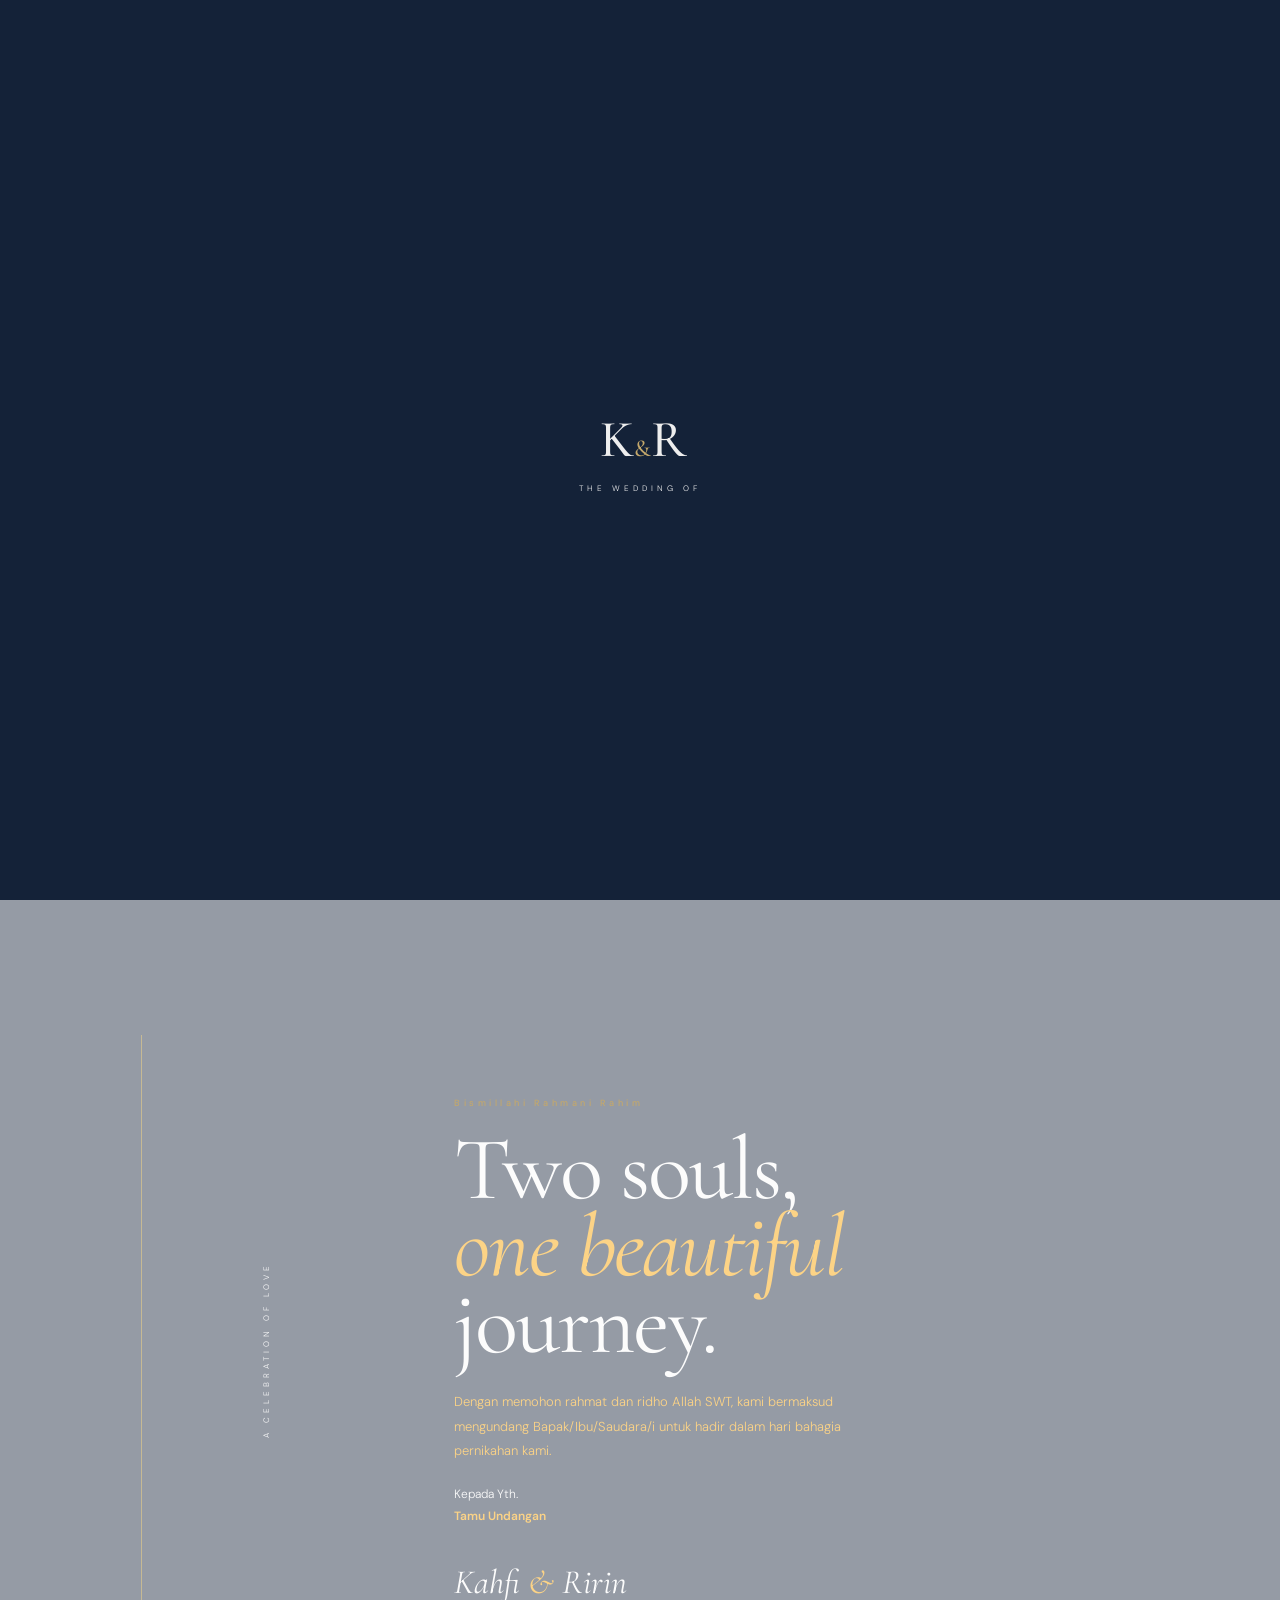
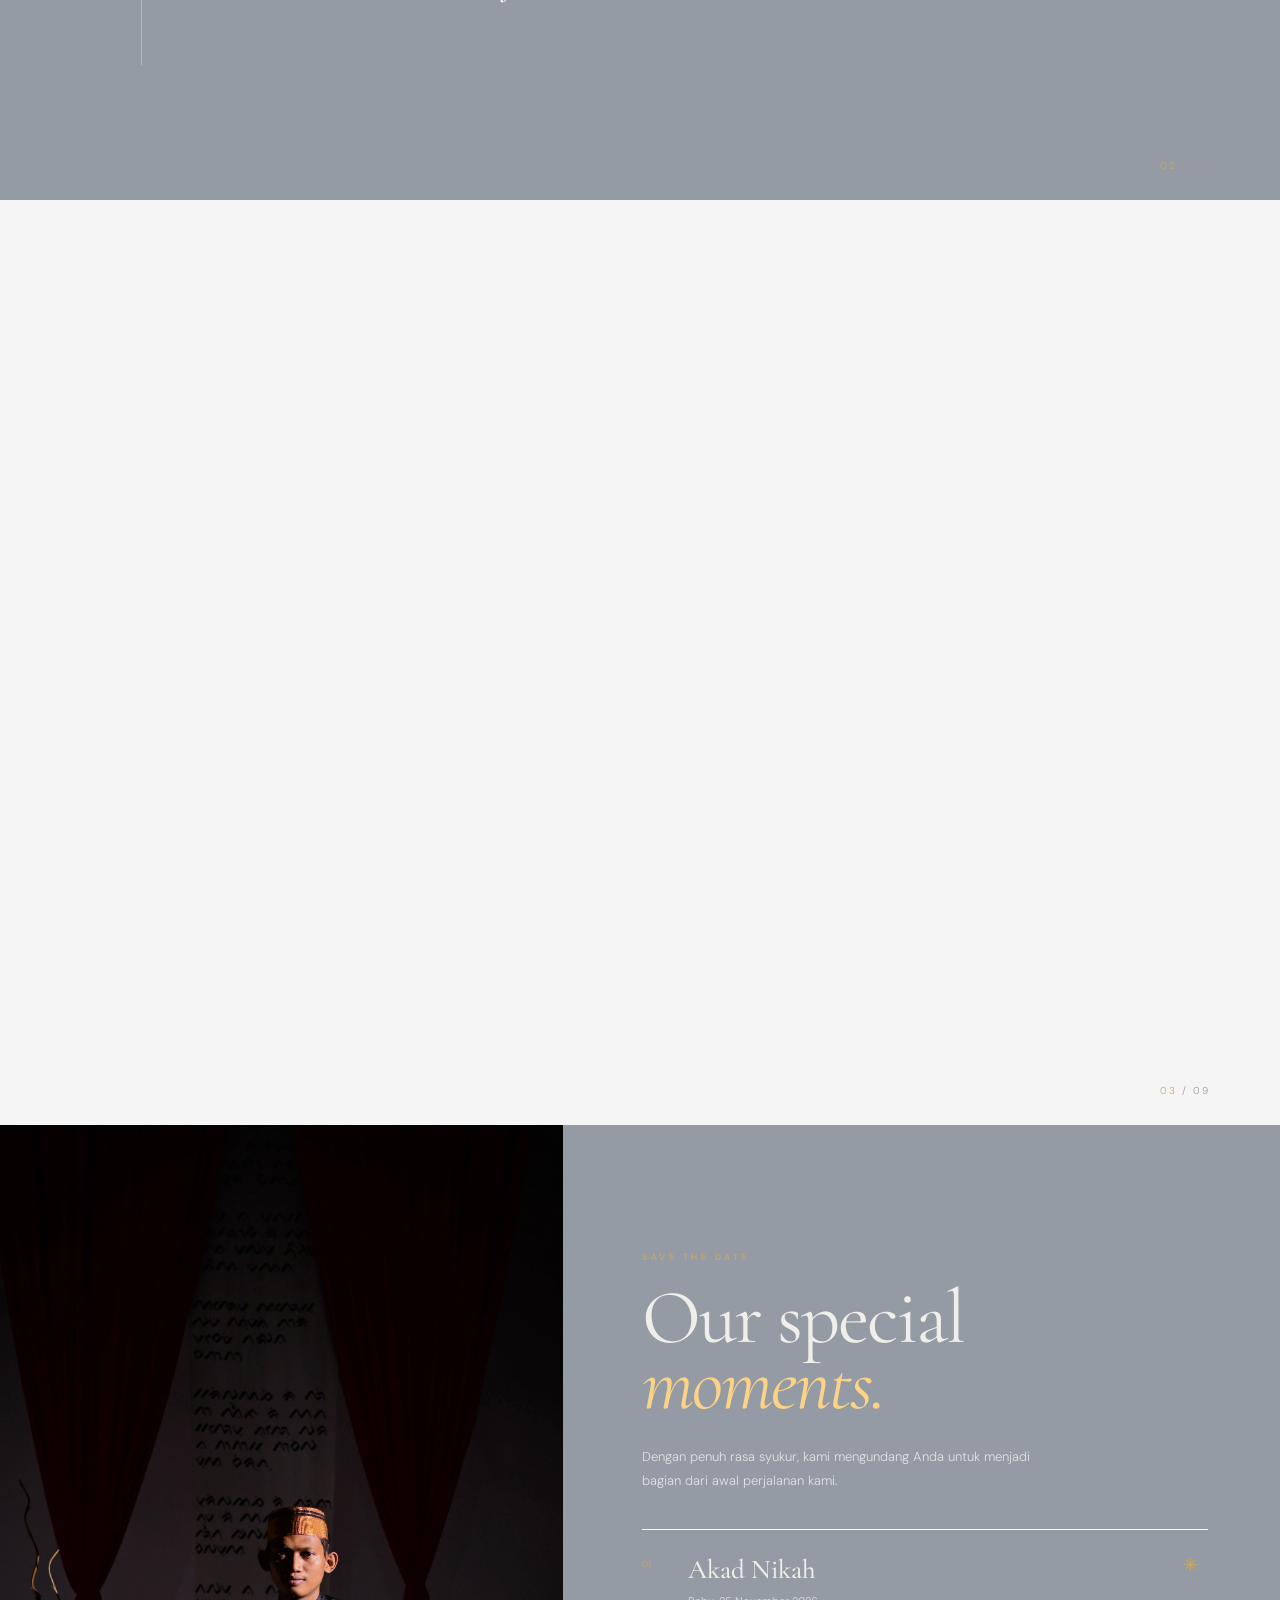
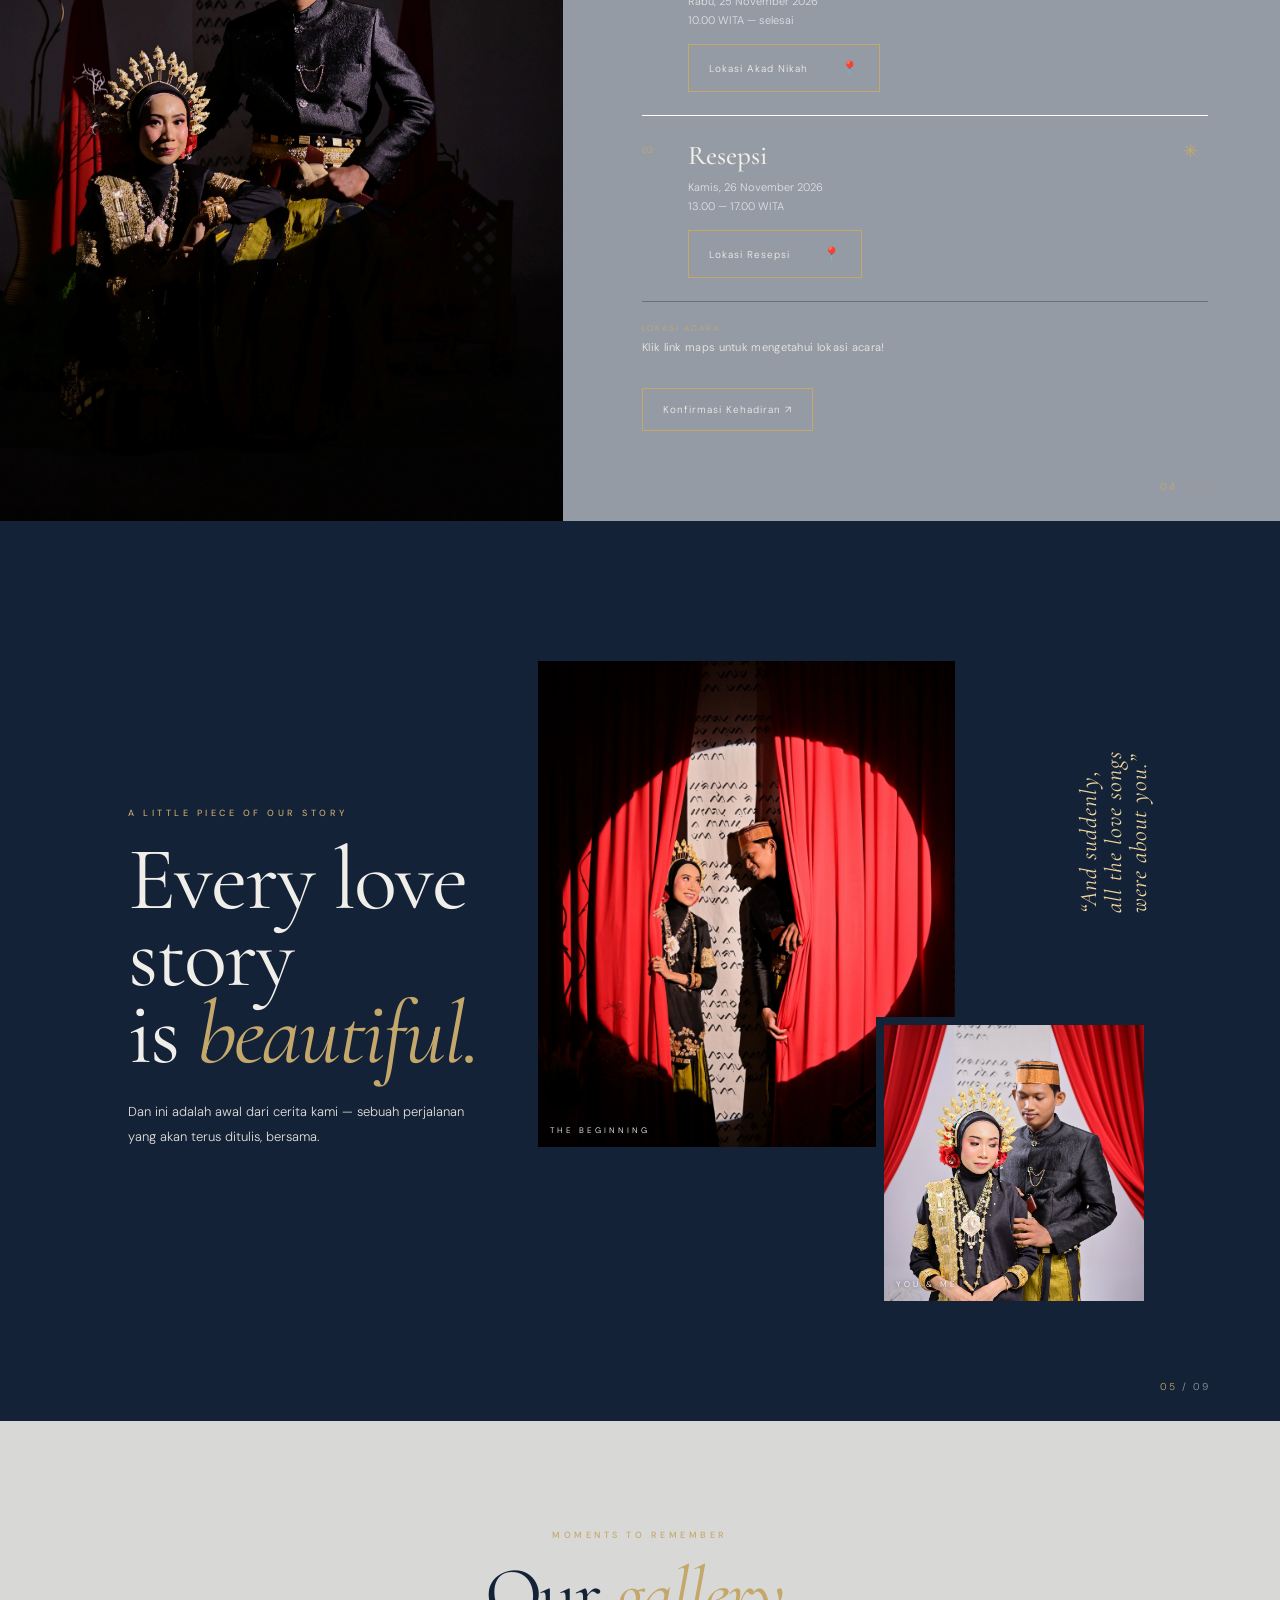
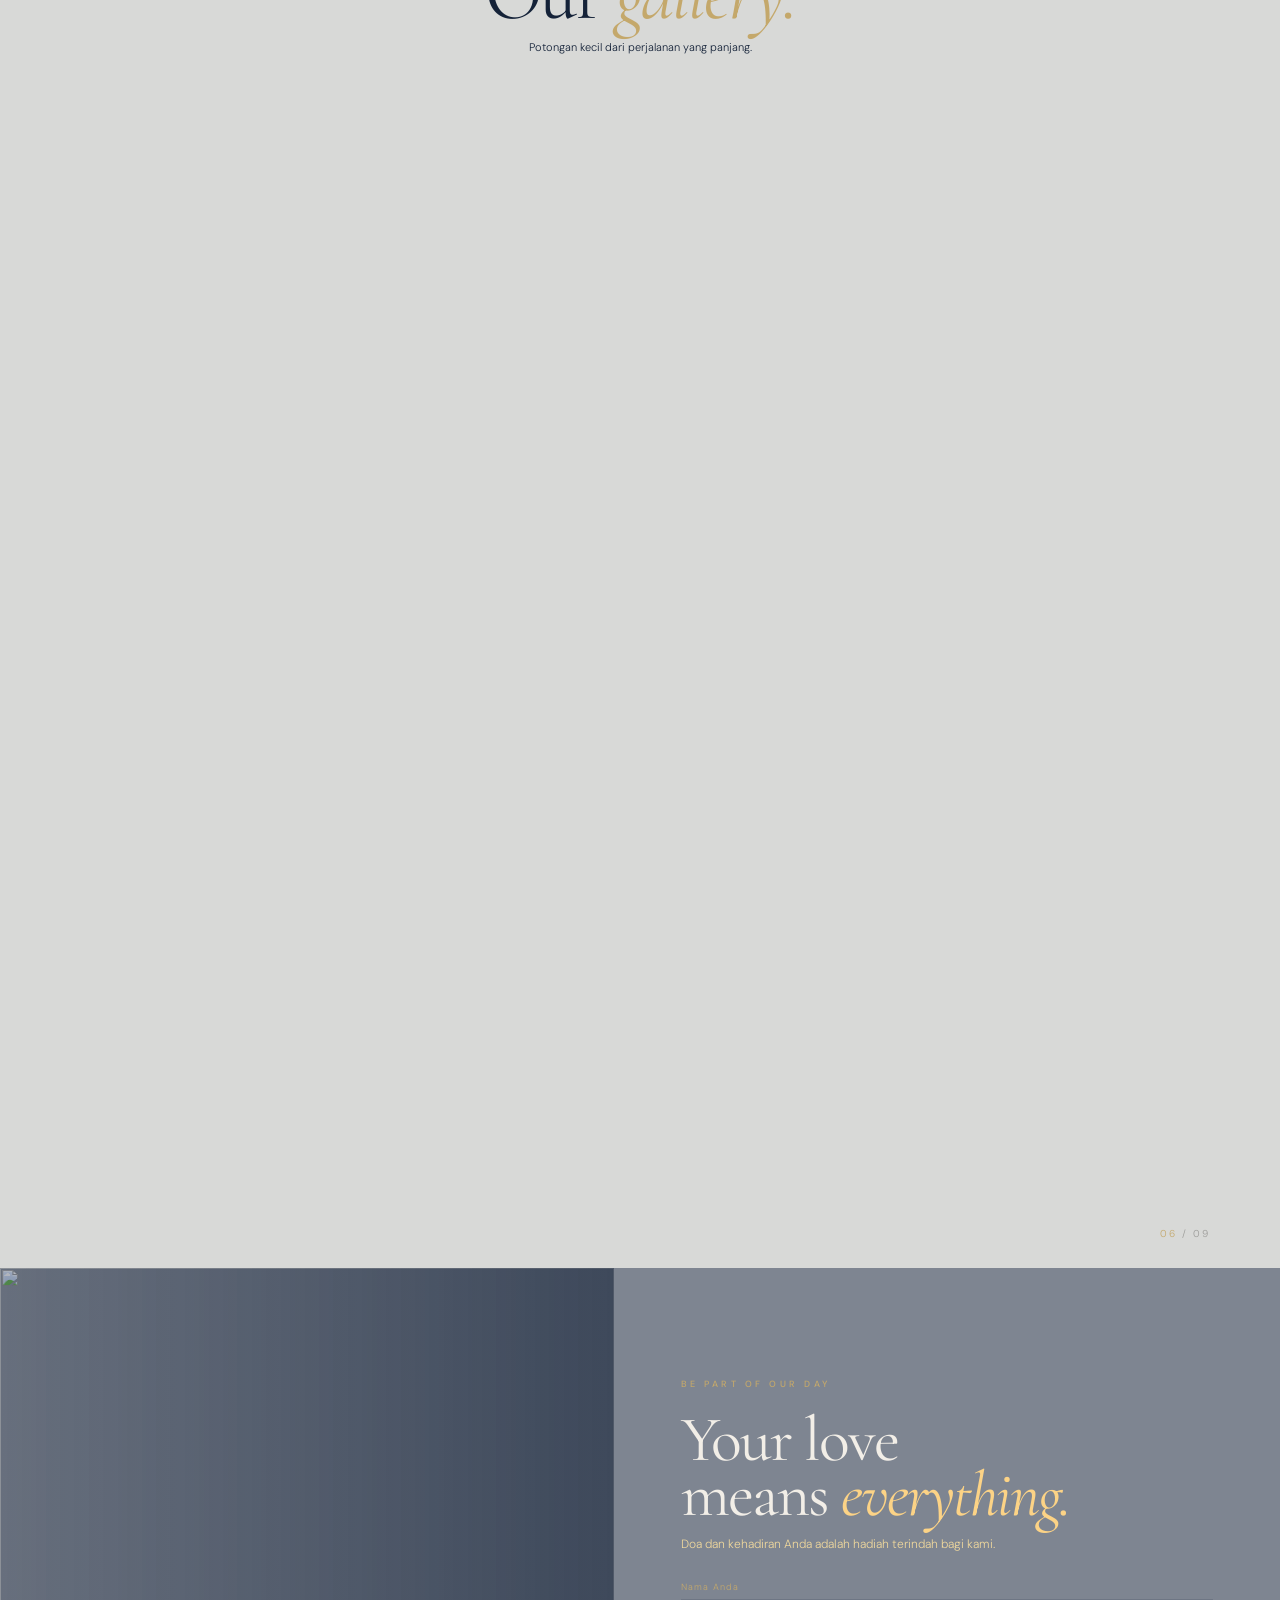
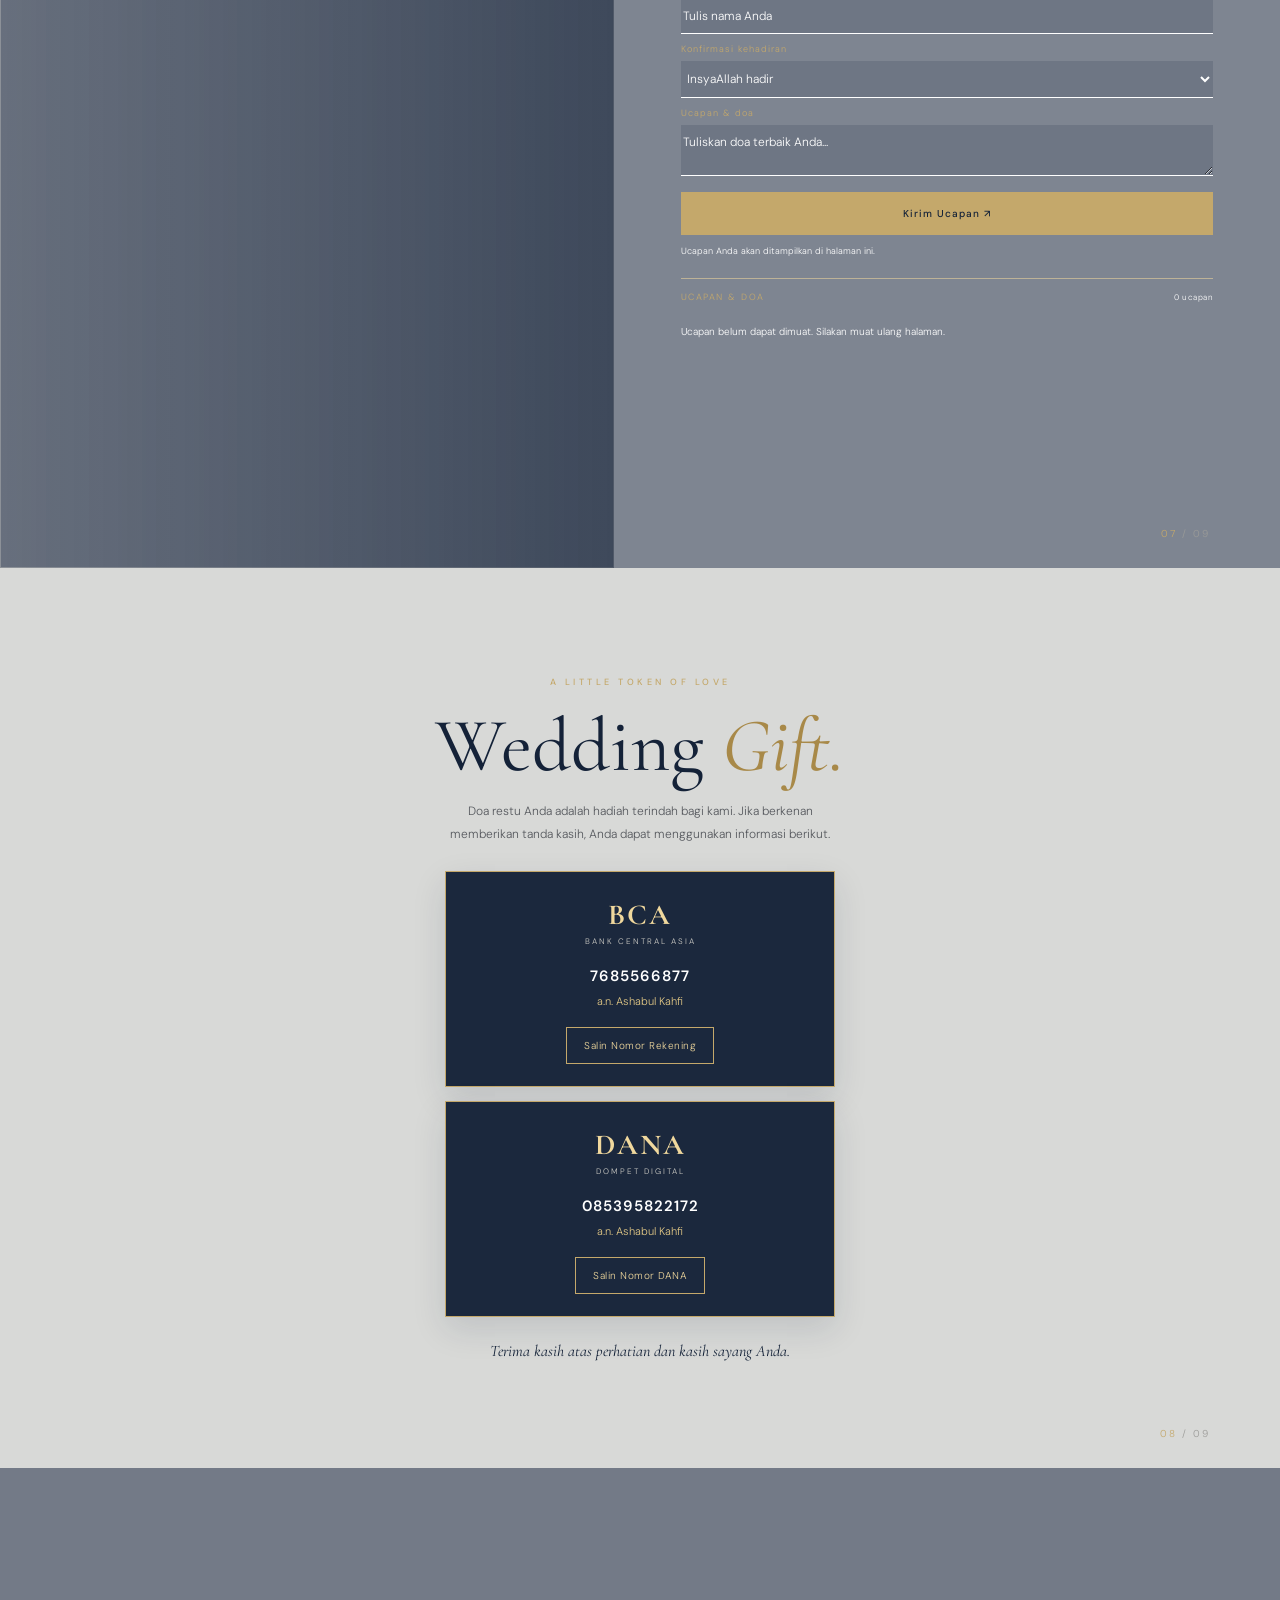
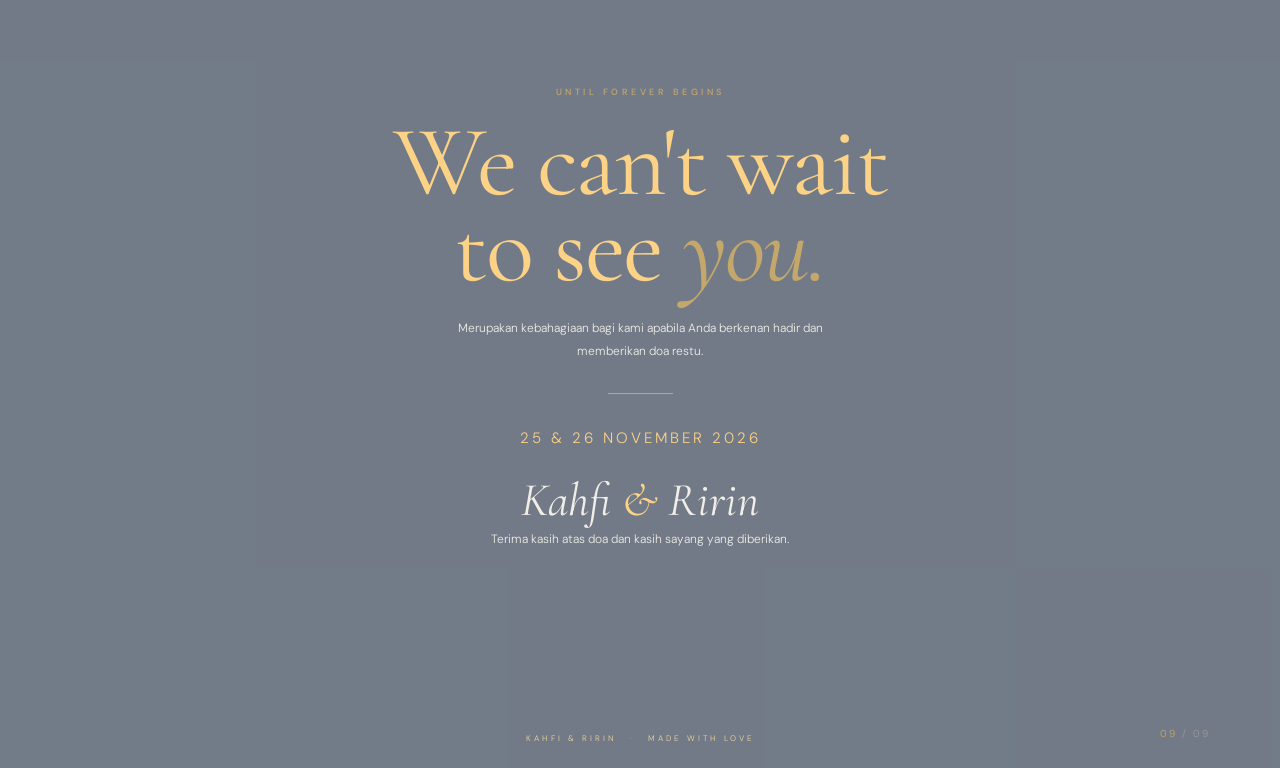
==== index.html @ 009b18c7 "Update scroll prompt text in index.html" ====
<!doctype html>
<html lang="id">
<head>
  <meta charset="utf-8">
  <meta name="viewport" content="width=device-width, initial-scale=1">
  <meta name="theme-color" content="#142238">
  <meta name="description" content="Undangan pernikahan Kahfi dan Ririn">
  <title>Kahfi & Ririn — Wedding Invitation</title>

  <link rel="preconnect" href="https://fonts.googleapis.com">
  <link rel="preconnect" href="https://fonts.gstatic.com" crossorigin>
  <link href="https://fonts.googleapis.com/css2?family=Cormorant+Garamond:wght@400;500;600;700&family=DM+Sans:wght@300;400;500;600&display=swap" rel="stylesheet">
  <link rel="stylesheet" href="style.css">
</head>
<body>

  <!-- VIDEO GLOBAL -->
  <video id="globalBackgroundVideo" class="global-video" autoplay muted loop playsinline preload="auto" aria-hidden="true">
    <source src="images/video-background.webm" type="video/webm">
  </video>

  <div class="loading" id="loading">
    <span class="monogram">K<span>&</span>R</span>
    <small>THE WEDDING OF</small>
  </div>

  <header class="topbar">
    <a class="brand" href="#cover">K<span>&</span>R</a>
    <div class="top-caption">THE WEDDING OF <b>KAHFI & RIRIN</b></div>
    <button class="music" id="musicBtn" aria-label="Putar musik">♫ <span>Music</span></button>
  </header>

  <main>
    <!-- HALAMAN 1: COVER -->
    <section class="page cover active" id="cover" data-label="Cover">
      <div class="cover-photo photo-bg" style="--photo:url('assets/prewed-20.webp')"></div>
      <div class="cover-shade"></div>

      <div class="cover-content">
        <p class="eyebrow">THE WEDDING OF</p>
        <h1>Kahfi <i>&</i><br>Ririn</h1>
        <div class="gold-rule"></div>
        <p class="cover-date">25 — 26 NOVEMBER 2026</p>

        <p class="guest-greeting">
          Kepada Yth.<br>
          <strong id="inviteGuestName">Tamu Undangan</strong>
        </p>

        <button class="open-btn" data-go="intro">Buka Undangan <span>↗</span></button>
      </div>

      <div class="cover-bottom">
        <span>SULAWESI SELATAN · INDONESIA</span>
        <span>KLICK "BUKA UNDANGAN" TO SCROLL ! </span>
      </div>
    </section>

    <!-- HALAMAN 2: INTRO -->
    <section class="page intro" id="intro" data-label="Salam">
      <div class="intro-side">
        <span class="vertical-label">A CELEBRATION OF LOVE</span>
      </div>

      <div class="intro-copy">
        <div class="intro-top">
          <p class="eyebrow">Bismillahi Rahmani Rahim</p>
          <h2>Two souls,<br><em>one beautiful</em><br>journey.</h2>
        </div>

        <div class="intro-bottom">
          <p class="body-copy">
            Dengan memohon rahmat dan ridho Allah SWT, kami bermaksud
            mengundang Bapak/Ibu/Saudara/i untuk hadir dalam hari bahagia
            pernikahan kami.
          </p>

          <p class="guest-intro">
            Kepada Yth.<br>
            <strong id="inviteGuestNameIntro">Tamu Undangan</strong>
          </p>

          <div class="signature">Kahfi <span>&</span> Ririn</div>
        </div>
      </div>
      <div class="section-index">02 <span>/ 09</span></div>
    </section>

    <!-- HALAMAN 3: MEMPELAI -->
    <section class="page profile" id="couple" data-label="Mempelai">
      <div class="section-heading">
        <p class="eyebrow">MEET THE COUPLE</p>
        <h2>With love, <em>we begin.</em></h2>
      </div>

      <div class="couple-grid">
        <article class="person person-left">
          <div class="person-image">
            <img src="assets/prewed-17.webp" alt="Potret mempelai pria">
          </div>
          <div class="person-card">
            <span class="person-index">01 / THE GROOM</span>
            <h3>Ashabul<br><em>Kahfi Dg.Rani</em></h3>
            <p>Putra kedua dari</p>
            <p class="parents">Bapak Muhammad Ali<br>& Ibu Muslihati</p>
            <a class="social" href="https://instagram.com/aaaashabul" target="_blank" rel="noreferrer">@aaaashabul ↗</a>
          </div>
        </article>
        
        <article class="person person-right">
          <div class="person-image">
            <img src="assets/prewed-30.webp" alt="Potret mempelai wanita">
          </div>
          <div class="person-card">
            <span class="person-index">02 / THE BRIDE</span>
            <h3>Ririn<br><em>Aprillia, S.Ab</em></h3>
            <p>Putri pertama dari</p>
            <p class="parents">Bapak Saleh C<br>& Ibu Hj. Hadinah</p>
            <a class="social" href="https://instagram.com/rhirinaprillia_" target="_blank" rel="noreferrer">@rhirinaprillia_ ↗</a>
          </div>
        </article>
      </div>

      <div class="section-index">03 <span>/ 09</span></div>
    </section>

    <!-- HALAMAN 4: ACARA -->
    <section class="page events" id="event" data-label="Acara">
      <div class="event-image">
        <img src="assets/prewed-01.webp" alt="Momen pasangan">
      </div>

      <div class="event-panel">
        <p class="eyebrow">SAVE THE DATE</p>
        <h2>Our special<br><em>moments.</em></h2>
        <p class="event-intro">
          Dengan penuh rasa syukur, kami mengundang Anda untuk menjadi bagian dari awal perjalanan kami.
        </p>

        <div class="event-row">
  <span class="event-no">01</span>
  <div>
    <h3>Akad Nikah</h3>
    <p>Rabu, 25 November 2026</p>
    <p>10.00 WITA — selesai</p>

    <a
      class="outline-btn"
      href="https://maps.app.goo.gl/z638BxQoHS2oHepW8"
      target="_blank"
      rel="noopener"
    >
      Lokasi Akad Nikah <span class="map-icon">📍</span>
    </a>
  </div>
  <span class="event-symbol">✳</span>
</div>

<div class="event-row">
  <span class="event-no">02</span>
  <div>
    <h3>Resepsi</h3>
    <p>Kamis, 26 November 2026</p>
    <p>13.00 — 17.00 WITA</p>

    <a
      class="outline-btn"
      href="https://maps.app.goo.gl/zPCx3bkJ1hgrwKn48"
      target="_blank"
      rel="noopener"
    >
      Lokasi Resepsi <span class="map-icon">📍</span>
    </a>
  </div>
  <span class="event-symbol">✳</span>
</div>


        <div class="venue-note">
          LOKASI ACARA<br>
          <strong>Klik link maps untuk mengetahui lokasi acara!</strong>
        </div>

        <a class="outline-btn" href="#rsvp">Konfirmasi Kehadiran ↗</a>
      </div>

      <div class="section-index">04 <span>/ 09</span></div>
    </section>

    <!-- HALAMAN 5: STORY -->
    <section class="page story" id="story" data-label="Cerita">
      <div class="story-head">
        <p class="eyebrow">A LITTLE PIECE OF OUR STORY</p>
        <h2>Every love story<br>is <em>beautiful.</em></h2>
        <p class="body-copy">
          Dan ini adalah awal dari cerita kami — sebuah perjalanan yang akan terus ditulis, bersama.
        </p>
      </div>

      <div class="story-gallery">
        <figure class="story-large">
          <img src="assets/prewed-06.webp" alt="Awal perjalanan Kahfi dan Ririn">
          <figcaption>THE BEGINNING</figcaption>
        </figure>

        <figure class="story-small">
          <img src="assets/prewed-18.webp" alt="Momen Kahfi dan Ririn">
          <figcaption>YOU & ME</figcaption>
        </figure>

        <div class="story-quote">“And suddenly,<br>all the love songs<br>were about you.”</div>
      </div>

      <div class="section-index">05 <span>/ 09</span></div>
    </section>

    <!-- HALAMAN 6: GALERI -->
    <section class="page gallery" id="gallery" data-label="Galeri">
      <div class="gallery-title">
        <p class="eyebrow">MOMENTS TO REMEMBER</p>
        <h2>Our <em>gallery.</em></h2>
        <p>Potongan kecil dari perjalanan yang panjang.</p>
      </div>

      <div class="gallery-grid">
  <!-- FOTO 1: KIRI ATAS -->
  <figure class="g-left-top">
    <img src="assets/prewed-29.webp" alt="Galeri foto 1">
  </figure>  <!-- FOTO 2: KANAN, TINGGI -->  <figure class="g-right-top">
    <img src="assets/prewed-09.webp" alt="Galeri foto 2">
  </figure>  <!-- FOTO 3: KIRI TENGAH -->  <figure class="g-left-middle">
    <img src="assets/prewed-25.webp" alt="Galeri foto 3">
  </figure>  <!-- FOTO 4: KIRI BAWAH -->  <figure class="g-left-bottom">
    <img src="assets/prewed-26.webp" alt="Galeri foto 4">
  </figure>  <!-- FOTO 5: KANAN BAWAH -->  <figure class="g-right-bottom">
    <img src="assets/prewed-28.webp" alt="Galeri foto 5">
  </figure>
      </div>
      
      <div class="section-index">06 <span>/ 09</span></div>
    </section>

    <!-- HALAMAN 7: UCAPAN -->
<section class="page wishes" id="rsvp" data-label="Ucapan">
  <div class="wish-backdrop">
    <img src="assets/prewed-50.webp" alt="">
  </div>

  <div class="wish-content">
    <p class="eyebrow">BE PART OF OUR DAY</p>
    <h2>Your love<br>means <em>everything.</em></h2>
    <p>Doa dan kehadiran Anda adalah hadiah terindah bagi kami.</p>

    <form id="wishForm">
      <label for="guestName">Nama Anda</label>
      <input
        id="guestName"
        name="name"
        type="text"
        maxlength="60"
        placeholder="Tulis nama Anda"
        required
      >

      <label for="attendance">Konfirmasi kehadiran</label>
      <select id="attendance" name="attendance" required>
        <option value="Hadir">InsyaAllah hadir</option>
        <option value="Tidak hadir">Mohon maaf, belum bisa hadir</option>
      </select>

      <label for="message">Ucapan & doa</label>
      <textarea
        id="message"
        name="message"
        rows="2"
        maxlength="500"
        placeholder="Tuliskan doa terbaik Anda..."
        required
      ></textarea>

      <button class="submit-btn" type="submit" id="wishSubmit">
        Kirim Ucapan ↗
      </button>
    </form>

    <small class="form-note" id="wishStatus">
      Ucapan Anda akan ditampilkan di halaman ini.
    </small>

    <div class="wish-comments">
      <div class="comments-heading">
        <span>UCAPAN & DOA</span>
        <span id="wishCount">0 ucapan</span>
      </div>

      <div class="comments-list" id="wishList">
        <p class="comments-empty">Memuat ucapan...</p>
      </div>
    </div>
  </div>

  <div class="section-index">07 <span>/ 09</span></div>
</section>

    <!-- HALAMAN 8: HADIAH -->
    <section class="page gift-page" id="gift" data-label="Hadiah">
      <div class="gift-content">
        <p class="eyebrow">A LITTLE TOKEN OF LOVE</p>
        <h2>Wedding <em>Gift.</em></h2>
        <p class="gift-intro">
          Doa restu Anda adalah hadiah terindah bagi kami. Jika berkenan memberikan tanda kasih, Anda dapat menggunakan informasi berikut.
        </p>

        <article class="gift-card">
          <span class="gift-brand">BCA</span>
          <small>BANK CENTRAL ASIA</small>
          <p class="gift-number" id="bcaNumber">7685566877</p>
          <p class="gift-owner">a.n. Ashabul Kahfi</p>
          <button type="button" class="gift-copy" data-copy-target="bcaNumber">Salin Nomor Rekening</button>
        </article>

        <article class="gift-card">
          <span class="gift-brand dana-brand">DANA</span>
          <small>DOMPET DIGITAL</small>
          <p class="gift-number" id="danaNumber">085395822172</p>
          <p class="gift-owner">a.n. Ashabul Kahfi</p>
          <button type="button" class="gift-copy" data-copy-target="danaNumber">Salin Nomor DANA</button>
        </article>

        <p class="gift-thanks">Terima kasih atas perhatian dan kasih sayang Anda.</p>
      </div>

      <div class="section-index">08 <span>/ 09</span></div>
    </section>

    <!-- HALAMAN 9: PENUTUP -->
    <section class="page closing" id="closing" data-label="Penutup">
      <div class="closing-bg" aria-hidden="true"></div>

      <div class="closing-content">
        <p class="eyebrow">UNTIL FOREVER BEGINS</p>
        <h2>We can't wait<br>to see <em>you.</em></h2>
        <p>
          Merupakan kebahagiaan bagi kami apabila Anda berkenan hadir dan memberikan doa restu.
        </p>
        <div class="gold-rule"></div>
        <p class="closing-date">25 & 26 NOVEMBER 2026</p>
        <div class="signature large">Kahfi <span>&</span> Ririn</div>
        <p class="thankyou">Terima kasih atas doa dan kasih sayang yang diberikan.</p>
      </div>

      <div class="closing-footer">KAHFI & RIRIN <span>·</span> MADE WITH LOVE</div>
      <div class="section-index">09 <span>/ 09</span></div>
    </section>
  </main>

  <nav class="bottom-nav" aria-label="Navigasi undangan">
    <a href="#cover" class="nav-item selected"><span>⌂</span><small>Home</small></a>
    <a href="#couple" class="nav-item"><span>♡</span><small>Mempelai</small></a>
    <a href="#event" class="nav-item"><span>✳</span><small>Acara</small></a>
    <a href="#gallery" class="nav-item"><span>▧</span><small>Galeri</small></a>
    <a href="#rsvp" class="nav-item"><span>✉</span><small>Ucapan</small></a>
    <a href="#gift" class="nav-item"><span>♡</span><small>Hadiah</small></a>
  </nav>

  <audio id="bgMusic" src="images/music.mp3" loop preload="auto"></audio>
  <script src="script.js"></script>
</body>
</html>
---- style.css ----
/* =====================================================
   KAHFI & RIRIN — STYLE.CSS
   Versi rapi: satu aturan utama, tanpa tempelan berulang
   ===================================================== */

:root{
  --navy:#142238;
  --navy2:#202e43;
  --gold:#c4a86b;
  --gold2:#fcd386;
  --paper:#eeece7;/*abu-abu orange*/
  --mist:#d8d8d5;/*abu-abu kuning*/
  --ink:#20242b; /*tinta*/
  --muted:#777b80; /*abu-abu biru*/
  --white:#fcfcfc;
  --serif:'Cormorant Garamond',Georgia,serif;
  --sans:'DM Sans',Arial,sans-serif;
}

*{box-sizing:border-box}
html{scroll-behavior:smooth;scroll-snap-type:y proximity}
body{
  margin:0;
  background:transparent;
  color:var(--ink);
  font-family:var(--sans);
  font-weight:300;
}
img{display:block;width:100%;height:100%;object-fit:cover}
button,a{font:inherit}
a{color:inherit;text-decoration:none}

/* LOADING */
.loading{
  position:fixed;inset:0;background:var(--navy);z-index:100;
  display:flex;flex-direction:column;align-items:center;justify-content:center;
  color:#eee;gap:12px;transition:opacity .8s,visibility .8s
}
.loading.done{opacity:0;visibility:hidden}
.monogram{font:500 52px var(--serif);letter-spacing:-5px}
.monogram span{font-size:24px;color:var(--gold);padding:0 5px}
.loading small{font-size:8px;letter-spacing:4px}

/* HEADER */
.topbar{
  position:fixed;z-index:30;top:0;left:0;right:0;height:68px;
  padding:0 5.5vw;display:flex;align-items:center;justify-content:space-between;
  color:white;mix-blend-mode:normal;pointer-events:none
}
.topbar>*{pointer-events:auto}
.brand{font:600 26px var(--serif);letter-spacing:-2px}
.brand span{color:var(--gold);font-size:17px;padding:0 2px}
.top-caption{font-size:8px;letter-spacing:2px;text-align:center;color:inherit}
.top-caption b{display:block;font-weight:500;font-size:10px;letter-spacing:3px;margin-top:5px}
.music{
  background:transparent;border:1px solid currentColor;color:inherit;
  border-radius:30px;padding:8px 12px;font-size:13px
}
.music span{font-size:9px;letter-spacing:1px;margin-left:5px}

/* GLOBAL VIDEO */
.global-video{
  position:fixed;inset:0;width:100%;height:100%;object-fit:cover;
  object-position:center;z-index:-1;pointer-events:none;background:var(--navy)
}

/* GENERAL PAGE */
.page{
  min-height:100svh;position:relative;overflow:hidden;
  scroll-snap-align:start;isolation:isolate
}
.eyebrow{
  font-size:9px;letter-spacing:3.5px;font-weight:500;
  color:var(--gold);margin:0 0 22px
}
.section-index,.intro-number{
  position:absolute;right:5.5vw;bottom:28px;
  font-size:10px;letter-spacing:2px;color:var(--gold);z-index:3
}
.intro-number span,.section-index span{color:#9b9b98}

/* COVER — HALAMAN 1 */
.cover{
  display:flex;align-items:center;justify-content:center;
  color:#fff;background:var(--navy)
}
.cover-photo,.cover-shade{position:absolute;inset:0}
.cover-photo{
  background-image:var(--photo);background-size:cover;background-position:center 40%;
  filter:grayscale(100%);transform:scale(1.04);
  }
.cover-shade{
  background:
    linear-gradient(90deg,rgba(13,23,39,.72),rgba(13,23,39,.12) 75%),
    linear-gradient(0deg,rgba(13,23,39,.55),transparent 50%,rgba(13,23,39,.22))
}
.cover-content{position:relative;z-index:2;width:min(1100px,86vw);padding-top:5vh}
.cover h1{
  font:400 clamp(76px,12vw,164px)/.76 var(--serif);
  letter-spacing:-5px;margin:0 0 30px;
  position:relative;
}

.cover h1 i{
  font-size:.55em;
  color:var(--gold);
  font-weight:400;
  position:relative;
  z-index:5;
  display:inline-block;
  margin-left:-.15em;
  margin-right:-.15em;
  transform:translate(-.100em,.48em);
}
.gold-rule{width:65px;height:1px;background:var(--gold);margin:26px 0}
.cover-date{font-size:10px;letter-spacing:4px;margin:0 0 34px}
.open-btn,.outline-btn,.submit-btn{
  cursor:pointer;border:1px solid var(--gold);background:transparent;color:inherit;
  padding:14px 20px;font-size:10px;letter-spacing:1px;
  display:inline-flex;gap:25px;align-items:center;transition:.3s
}
.open-btn:hover,.outline-btn:hover{background:var(--gold);color:var(--navy)}
.cover-bottom{
  position:absolute;bottom:30px;left:5.5vw;right:5.5vw;
  display:flex;justify-content:space-between;font-size:8px;
  letter-spacing:2px;color:#e6e3dc
}
.guest-greeting{
  position:relative;z-index:2;margin:0 0 25px;color:#f5f0e8;
  font-size:11px;line-height:1.9;letter-spacing:1px
}
.guest-greeting strong{
  display:inline-block;margin-top:4px;color:#f0d89d;
  font-family:var(--serif);font-size:25px;font-weight:500;
  letter-spacing:.5px;overflow-wrap:anywhere
}

/* INTRO — HALAMAN 2 */
.intro{
  background:rgba(20,34,56,.45);
  display:grid;grid-template-columns:25% 1fr;
  align-items:center;padding:12vh 11vw
}
.intro-side{
  height:70vh;position:relative;border-left:1px solid #c6b994;
  display:flex;align-items:center;justify-content:center
}
.vertical-label{
  writing-mode:vertical-rl;transform:rotate(180deg);
  font-size:8px;letter-spacing:4px;color:var(--white)
}
.botanical{
  position:absolute;width:100px;height:150px;object-fit:contain;
  bottom:0;left:20%;opacity:.55;filter:sepia(1)
}
.intro-copy{max-width:600px;padding-left:5vw}
.intro h2,.section-heading h2,.event-panel h2,.story h2,
.gallery h2,.wish-content h2,.closing h2{
  font:400 clamp(50px,7vw,94px)/.86 var(--serif);
  letter-spacing:-2px;margin:0 0 28px;color:var(--white)
}
h2 em{font-weight:400;color:var(--gold2)}
.body-copy,.event-intro{
  font-size:13px;line-height:1.9;max-width:410px;color:#fcd386
}
.signature{font:italic 34px var(--serif);margin-top:35px;color:var(--white)}
.signature span{color:var(--gold2)}
.guest-intro{margin-top:20px;color:var(--white);font-size:12px;line-height:1.8}
.guest-intro strong{color:#fcd386;font-weight:600}

/* PROFILE — HALAMAN 3 */
.profile{background:#f5f5f5 ;padding:12vh 8vw 9vh}
.section-heading{text-align:center;margin-bottom:5vh}
.section-heading .eyebrow{margin-bottom:14px}
.section-heading h2{font-size:clamp(42px,5vw,66px);margin:0;color:#142238}
.section-heading h2 em{color:var(--gold)}
.couple-grid{
  max-width:1050px;margin:auto;display:grid;
  grid-template-columns:1fr 1fr;align-items:center;gap:12px
}
.person{position:relative;min-width:0}
.person-image{height:43vh;min-height:300px;overflow:hidden;background:#aaa}
.person-image img{filter:grayscale(0%);transition:transform 1s}
.person:hover .person-image img{transform:scale(1.04)}
.person-card{
  position:relative;width:86%;margin:-45px auto 0;
  background:rgba(245,243,238,.94);padding:25px 27px 23px;z-index:2
}
.person-index{font-size:8px;letter-spacing:2px;color:var(--navy)}
.person-card h3{font:400 43px/.82 var(--serif);margin:17px 0;color:var(--navy)}
.person-card h3 em{color:var(--gold);font-weight:400}
.person-card p{font-size:10px;color:var(--ink);margin:7px 0}
.person-card .parents{font-size:11px;line-height:1.6;color:var(--ink)}
.social{
  display:inline-block;margin-top:12px;font-size:10px;letter-spacing:1px;
  border-bottom:2px solid var(--gold);padding-bottom:5px
}
.ampersand{font:italic 52px var(--serif);color:var(--gold);text-align:center}

/* EVENTS — HALAMAN 4 */
.events{
  background:rgba(20,34,56,.45);color:#f1eee8;
  display:grid;grid-template-columns:44% 56%;align-items:stretch
}
.event-image{height:100%;min-height:100vh;overflow:hidden}
.event-image img{filter:grayscale(0%);opacity:1}
.event-panel{padding:14vh 10% 10vh 11%;align-self:center}
.event-panel h2{color:#f0eee9;font-size:clamp(52px,6vw,82px)}
.event-intro{color:#e0e2e5;margin-bottom:35px}
.event-row{
  border-top:1px solid #fcfcfc;padding:23px 0;
  display:grid;grid-template-columns:32px 1fr 25px;gap:14px;align-items:start
}
.event-no{font-size:9px;color:var(--gold);padding-top:5px}
.event-row h3{font:500 27px var(--serif);margin:0 0 8px}
.event-row p{font-size:11px;color:#e0e2e5;margin:5px 0}
.event-symbol{color:var(--gold);font-size:18px}
.venue-note{
  border-top:1px solid #667184;padding:18px 0;font-size:8px;
  letter-spacing:2px;color:var(--gold);line-height:2
}
.venue-note strong{font-size:11px;letter-spacing:.3px;color:#e3e1dc;font-weight:400}
.outline-btn{margin-top:12px}

.map-icon{
  margin-left:8px;
  font-size:14px;
}
.events .section-index{color:var(--gold)}

/* STORY — HALAMAN 5 */
.story{
  background:#142238!important;color:#f1eee8;
  padding:13vh 10vw 10vh;display:grid;
  grid-template-columns:40% 60%;align-items:center
}
.story-head{padding-right:4vw}
.story h2{font-size:clamp(55px,7vw,92px);color:#f0eee9}
.story h2 em{color:var(--gold)!important}
.story .body-copy{color:#e3e1dc}
.story-gallery{position:relative;height:72vh;min-height:500px}
.story-gallery figure{position:absolute;margin:0}
.story-gallery img{filter:grayscale(0%)}
.story-large{left:0;top:0;width:68%;height:75%}
.story-small{
  right:0;bottom:0;width:45%;height:45%;
  border:8px solid var(--navy)
}
.story-gallery figcaption{
  position:absolute;bottom:12px;left:12px;font-size:8px;
  letter-spacing:3px;color:white;text-shadow:0 1px 4px #222
}
.story-quote{
  position:absolute;right:0;top:14%;font:italic 24px/1.05 var(--serif);
  color:#f0d89d;writing-mode:vertical-rl;
  transform:rotate(180deg);letter-spacing:1px
}

/* GALLERY — HALAMAN 6 */
.gallery{background:#d8d9d7;padding:12vh 8vw 10vh}
.gallery-title{text-align:center;margin-bottom:35px}
.gallery-title h2{font-size:clamp(50px,6vw,75px);margin-bottom:12px;color:var(--navy);}
.gallery-title h2 em{color:var(--gold)}
.gallery-title p:last-child{font-size:11px;color:var(--navy)}
.gallery-grid{
  width:100%;
  max-width:850px;
  margin:0 auto;
  aspect-ratio:0.78;
  height:auto;

  display:grid;
  grid-template-columns:1fr 1fr;
  grid-template-rows:repeat(3, 1fr);

  grid-template-areas:
    "leftTop rightTop"
    "leftMiddle rightTop"
    "leftBottom rightBottom";

  gap:8px;
}

.g-left-top{
  grid-area:leftTop;
}

.g-right-top{
  grid-area:rightTop;
}

.g-left-middle{
  grid-area:leftMiddle;
}

.g-left-bottom{
  grid-area:leftBottom;
}

.g-right-bottom{
  grid-area:rightBottom;
}

.gallery-grid figure{
  margin:0;
  min-width:0;
  min-height:0;
  overflow:hidden;
  border-radius:16px;
  background:#b6b6b2;
}

.gallery-grid img{
  display:block;
  width:100%;
  height:100%;
  object-fit:cover;
  object-position:center;
  filter:grayscale(0%);
  transition:transform .7s;
}

.gallery-grid figure:hover img{
  transform:scale(1.05);
}

/* WISHES / RSVP — HALAMAN 7 */
.wishes{
  background:rgba(20,34,56,.55);
  color:white;
  display:grid;
  grid-template-columns:48% 52%;
  align-items:stretch
}

.wish-backdrop{
  position:relative;
  min-height:100vh;
  overflow:hidden
}

.wish-backdrop:after{
  content:"";
  position:absolute;
  inset:0;
  background:
    linear-gradient(90deg,transparent,rgba(20,34,56,.5)),
    rgba(20,34,56,.22)
}

.wish-backdrop img{
  filter:grayscale(0%);
  opacity:.75
}

.wish-content{
  align-self:center;
  padding:7vh 10% 7vh;
  min-width:0
}

.wish-content h2{
  color:#f2eee7;
  font-size:clamp(42px,5vw,68px);
  margin-bottom:12px
}

.wish-content>p:not(.eyebrow){
  font-size:12px;
  line-height:1.8;
  color:#f0d89d;
  margin-bottom:16px
}

.wish-content form{
  display:flex;
  flex-direction:column
}

.wish-content label{
  font-size:9px;
  letter-spacing:1px;
  color:var(--gold);
  margin:9px 0 6px
}

.wish-content input,
.wish-content select,
.wish-content textarea{
  width:100%;
  box-sizing:border-box;
  background:rgba(20,34,56,.15);
  border:0;
  border-bottom:1px solid #fff;
  padding:9px 2px;
  color:#fff;
  font:300 12px var(--sans);
  outline:none;
  border-radius:0
}

.wish-content select option{
  color:var(--ink);
  background:#fff
}

.wish-content textarea{
  resize:vertical;
  min-height:48px
}

.wish-content input::placeholder,
.wish-content textarea::placeholder{
  color:#fff
}

.submit-btn{
  margin-top:16px;
  justify-content:center;
  background:var(--gold);
  color:var(--navy);
  font-weight:500
}

.form-note{
  display:block;
  color:#fff;
  font-size:9px;
  line-height:1.6;
  margin-top:9px
}

/* DAFTAR KOMENTAR */
.wish-comments{
  margin-top:20px;
  border-top:1px solid rgba(240,216,157,.55);
  padding-top:12px
}

.comments-heading{
  display:flex;
  justify-content:space-between;
  align-items:center;
  gap:10px;
  color:var(--gold);
  font-size:9px;
  letter-spacing:1.5px;
  margin-bottom:10px
}

#wishCount{
  color:#fff;
  font-size:8px;
  letter-spacing:.5px
}

.comments-list{
  height:145px;
  overflow-y:auto;
  overscroll-behavior:contain;
  padding-right:8px
}

.comments-list::-webkit-scrollbar{
  width:4px
}

.comments-list::-webkit-scrollbar-thumb{
  background:var(--gold);
  border-radius:5px
}

.comments-list::-webkit-scrollbar-track{
  background:rgba(255,255,255,.12)
}

.wish-comment{
  padding:10px 0;
  border-bottom:1px solid rgba(255,255,255,.2)
}

.wish-comment-name{
  color:#f0d89d;
  font:400 16px var(--serif);
  margin:0 0 4px
}

.wish-comment-message{
  color:#fff;
  font-size:10px;
  line-height:1.7;
  margin:0;
  overflow-wrap:anywhere
}

.wish-comment-meta{
  color:rgba(255,255,255,.65);
  font-size:8px;
  margin-top:5px
}

.comments-empty{
  color:#fff;
  font-size:10px;
  line-height:1.7
}
/* GIFT — HALAMAN 8 DALAM URUTAN SECTION */
.gift-page{
  min-height:100svh;padding:105px 22px 85px;
  display:flex;align-items:center;justify-content:center;
  background:#d8d9d7;color:var(--ink)
}
.gift-content{width:min(100%,510px);margin:0 auto;text-align:center;position:relative;z-index:2}
.gift-content h2{
  font:400 clamp(48px,8vw,76px)/.95 var(--serif);
  color:var(--navy);margin:0 0 18px
}
.gift-content h2 em{
  color:#a88948;
}

.gift-intro{
  font-size:12px;line-height:1.9;color:#55585d;
  max-width:390px;margin:0 auto 25px
}
.gift-card{
  background:rgba(20,34,56,.96);color:#f5f1e8;
  border:1px solid var(--gold);padding:25px 18px 22px;
  margin:14px auto;max-width:390px;
  box-shadow:0 12px 32px rgba(20,34,56,.12)
}
.gift-brand{display:block;font:700 29px var(--serif);letter-spacing:2px;color:#f0d89d}
.gift-card small{display:block;font-size:8px;letter-spacing:2px;color:#d2d0c9;margin-top:4px}
.gift-number{
  font-size:15px;letter-spacing:1px;font-weight:600;
  overflow-wrap:anywhere;margin:20px 0 8px;color:#fff
}
.gift-owner{font-size:11px;color:#e3c986;margin:0 0 19px}
.gift-copy{
  border:1px solid var(--gold);background:transparent;color:#f0d89d;
  padding:11px 17px;font-size:10px;letter-spacing:.5px;cursor:pointer
}
.gift-copy:hover,.gift-copy:focus-visible{background:var(--gold);color:var(--navy)}
.gift-thanks{font:italic 16px var(--serif);color:#142238;line-height:1.6;margin-top:22px}

/* CLOSING — HALAMAN TERAKHIR
   HANYA OVERLAY NAVY TRANSPARAN, TANPA FOTO BACKGROUND */
.closing{
  display:flex;align-items:center;justify-content:center;text-align:center;
  background:rgba(20,34,56,.10);color:#f1eee8
}
.closing-bg{
  position:absolute;inset:0;z-index:0;pointer-events:none;
  background:rgba(20,34,56,.55)
}
.closing-content{
  position:relative;z-index:2;max-width:600px;padding:12vh 25px
}
.closing h2{
  font-size:clamp(60px,8vw,100px);margin-bottom:25px;
  color:#fcd386
}
.closing h2 em{color:var(--gold)}
.closing-content>p:not(.eyebrow){
  font-size:12px;line-height:1.9;color:#f0eee8;
  max-width:370px;margin:0 auto
}
.closing-content .gold-rule{margin:30px auto}
.closing-date{
  font-size:15px!important;letter-spacing:3px;color:var(--gold2)!important
}
.signature.large{font-size:47px;margin-top:20px;color:#f1eee8}
.closing-content .thankyou{font-size:10px;margin-top:28px}
.closing-footer{
  position:absolute;z-index:2;bottom:25px;left:0;right:0;
  font-size:8px;letter-spacing:3px;color:#f0d89d
}
.closing-footer span{color:var(--gold);padding:0 8px}

/* NAVIGASI DAN TOMBOL BAGIKAN */
.bottom-nav{
  position:fixed;z-index:40;bottom:0;left:50%;transform:translateX(-50%);
  width:min(480px,100%);display:flex;justify-content:space-around;
  background:rgba(18,31,50,.94);backdrop-filter:blur(14px);
  padding:10px 8px calc(9px + env(safe-area-inset-bottom));
  border-top:1px solid rgba(196,168,107,.45);color:#c5c8cc
}
.nav-item{
  display:flex;align-items:center;flex-direction:column;gap:4px;
  min-width:55px;opacity:.72
}
.nav-item span{font-size:17px}
.nav-item small{font-size:8px;letter-spacing:.4px}
.nav-item.selected{color:var(--gold);opacity:1}
.whatsapp-float{
  position:fixed;right:22px;bottom:88px;z-index:24;
  width:42px;height:42px;border:1px solid var(--gold);
  border-radius:50%;background:var(--navy);color:var(--gold);
  font-size:19px;box-shadow:0 4px 20px #0002;cursor:pointer
}

/* ANIMASI */
.reveal{opacity:0;transform:translateY(25px);transition:opacity .8s,transform .8s}
.reveal.in-view{opacity:1;transform:none}
@keyframes slowzoom{
  from{transform:scale(1.02)}
  to{transform:scale(1.1)}
}

/* RESPONSIVE HP */
@media(max-width:700px){
  .topbar{height:58px;padding:0 5vw}
  .top-caption{font-size:7px;letter-spacing:1.3px}
  .top-caption b{font-size:8px;letter-spacing:2px}
  .music{padding:7px 9px}
  .music span{display:none}

  .cover-content{width:84vw;padding-top:0}
  .cover h1{font-size:clamp(76px,20vw,124px);letter-spacing:-3px}
  .cover-photo{background-position:56% center}
  .cover-shade{
    background:
      linear-gradient(90deg,rgba(13,23,39,.63),rgba(13,23,39,.05)),
      linear-gradient(0deg,rgba(13,23,39,.65),transparent 60%,rgba(13,23,39,.2))
  }
  .cover-bottom{font-size:7px;letter-spacing:1.2px;bottom:82px}

  .intro{grid-template-columns:15% 85%;padding:12vh 7vw 12vh}
  .intro-side{height:56vh}
  .botanical{width:65px;height:100px;left:5%}
  .intro-copy{padding-left:8vw}
  .intro h2{font-size:clamp(47px,12vw,68px)}
  .body-copy{font-size:12px}

  .profile{padding:11vh 5vw 13vh}
  .section-heading{margin-bottom:4vh}
  .couple-grid{grid-template-columns:1fr 1fr;gap:2px}
  .person-image{height:29vh;min-height:190px}
  .person-card{width:94%;margin-top:-25px;padding:18px 12px}
  .person-card h3{font-size:28px}
  .person-card p{font-size:8px}
  .person-card .parents{font-size:9px}
  .person-index{font-size:8px;letter-spacing:1px}
  .social{font-size:10px;letter-spacing:0}
  .ampersand{font-size:30px}

  .events{grid-template-columns:1fr}
  .event-image{min-height:0;height:35vh}
  .event-panel{padding:7vh 8vw 13vh}
  .event-panel h2{font-size:60px}
  .event-row h3{font-size:24px}

  .story{grid-template-columns:1fr;padding:12vh 7vw 13vh;align-content:center}
  .story-head{padding:0 0 25px}
  .story h2{font-size:64px}
  .story-gallery{height:48vh;min-height:350px}
  .story-quote{font-size:18px}

  .gallery{padding:12vh 5vw 13vh}

  .wishes{
  grid-template-columns:1fr;
}

.wish-backdrop{
  position:absolute;
  inset:0;
  min-height:100%;
  opacity:.35;
}

.wish-backdrop:after{
  background:rgba(20,34,56,.55);
}

.wish-content{
  position:relative;
  width:100%;
  box-sizing:border-box;
  padding:10vh 9vw 10vh;
}

.wish-content h2{
  font-size:clamp(42px, 11vw, 62px);
}

.comments-list{
  height:135px;
}

  .gift-page{padding:95px 16px 95px}
  .gift-card{padding:22px 14px}
  .gift-number{font-size:14px}

  .closing-content{padding:12vh 8vw 14vh}
  .closing h2{font-size:70px}

  .bottom-nav{padding-top:8px}
  .nav-item{min-width:48px}
  .nav-item span{font-size:16px}
  .nav-item small{font-size:7px}
  .whatsapp-float{right:15px;bottom:84px;width:38px;height:38px}
  .section-index,.intro-number{bottom:78px}
}

@media(max-width:600px){
  .gift-page{padding:95px 16px 95px}
  .gift-card{padding:22px 14px}
  .gift-number{font-size:14px}
}

@media(prefers-reduced-motion:reduce){
  *,*:before,*:after{
    scroll-behavior:auto!important;
    animation:none!important;
    transition:none!important
  }
}
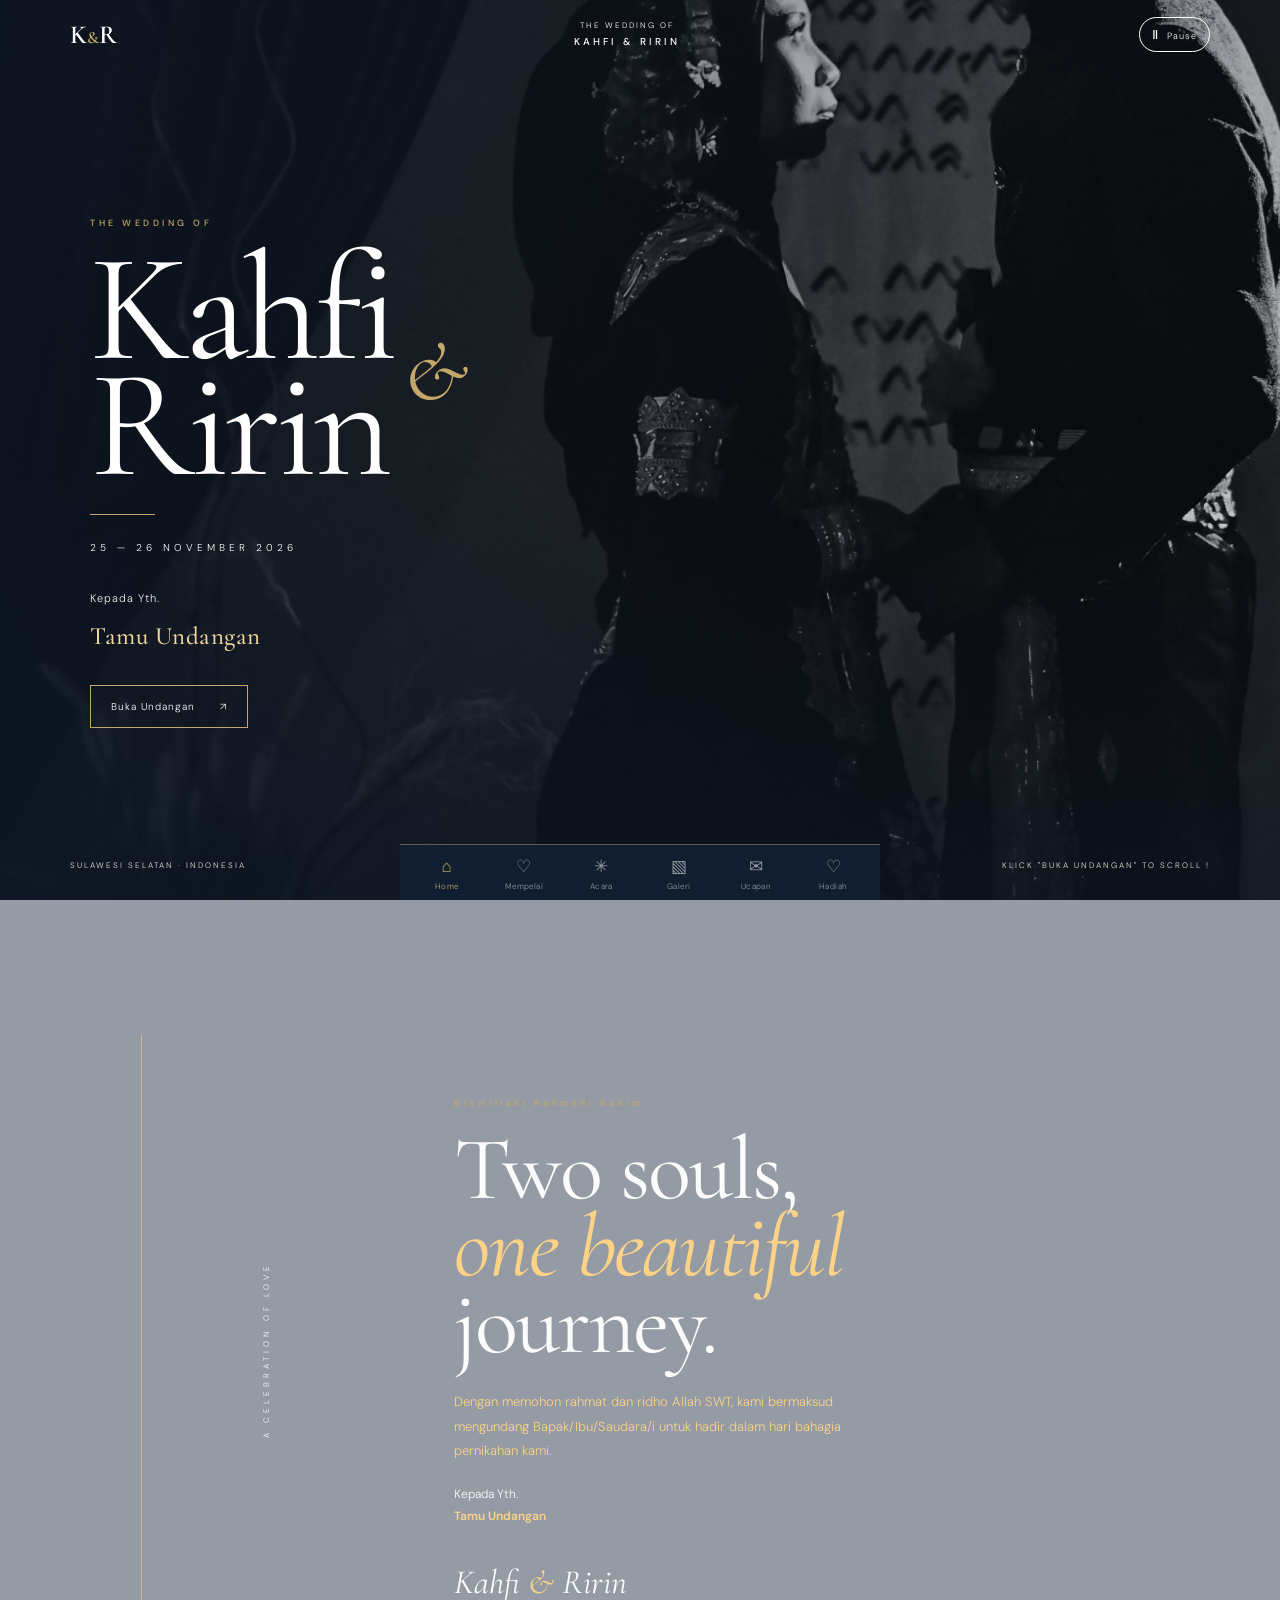
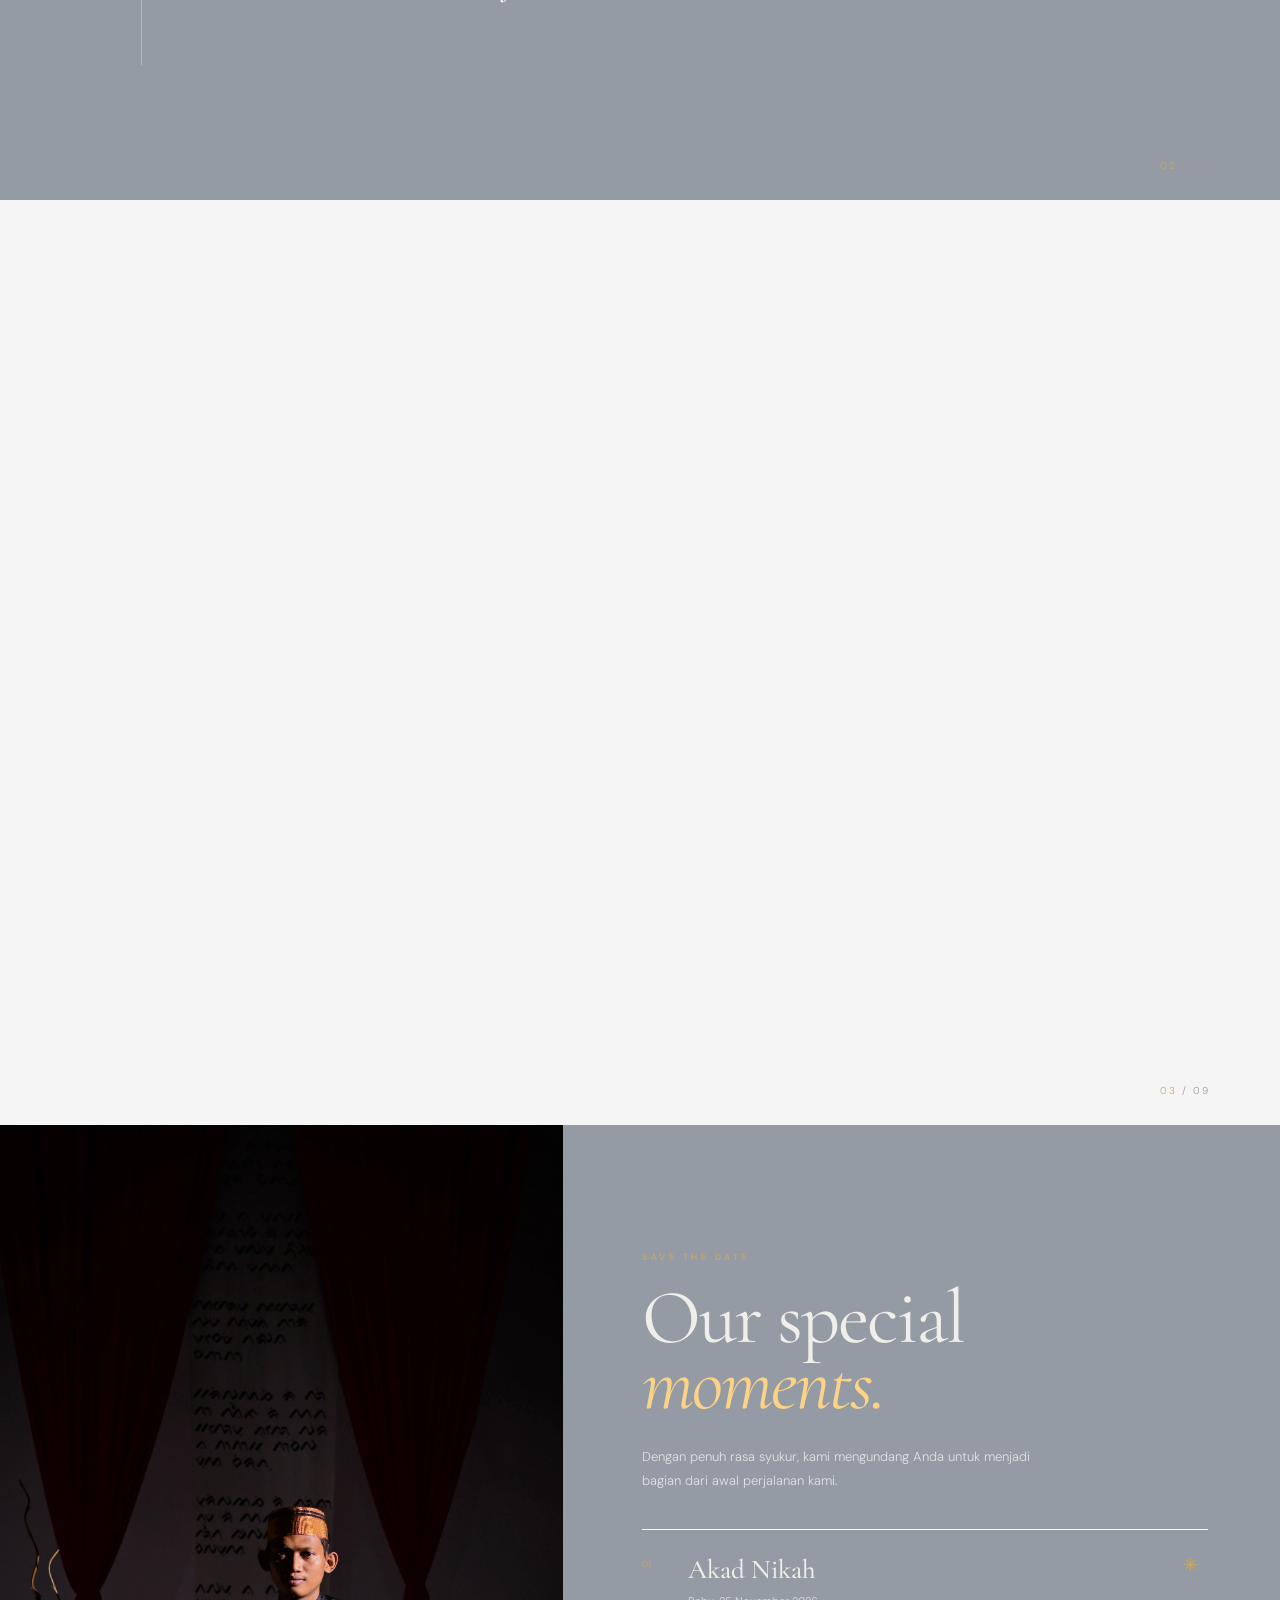
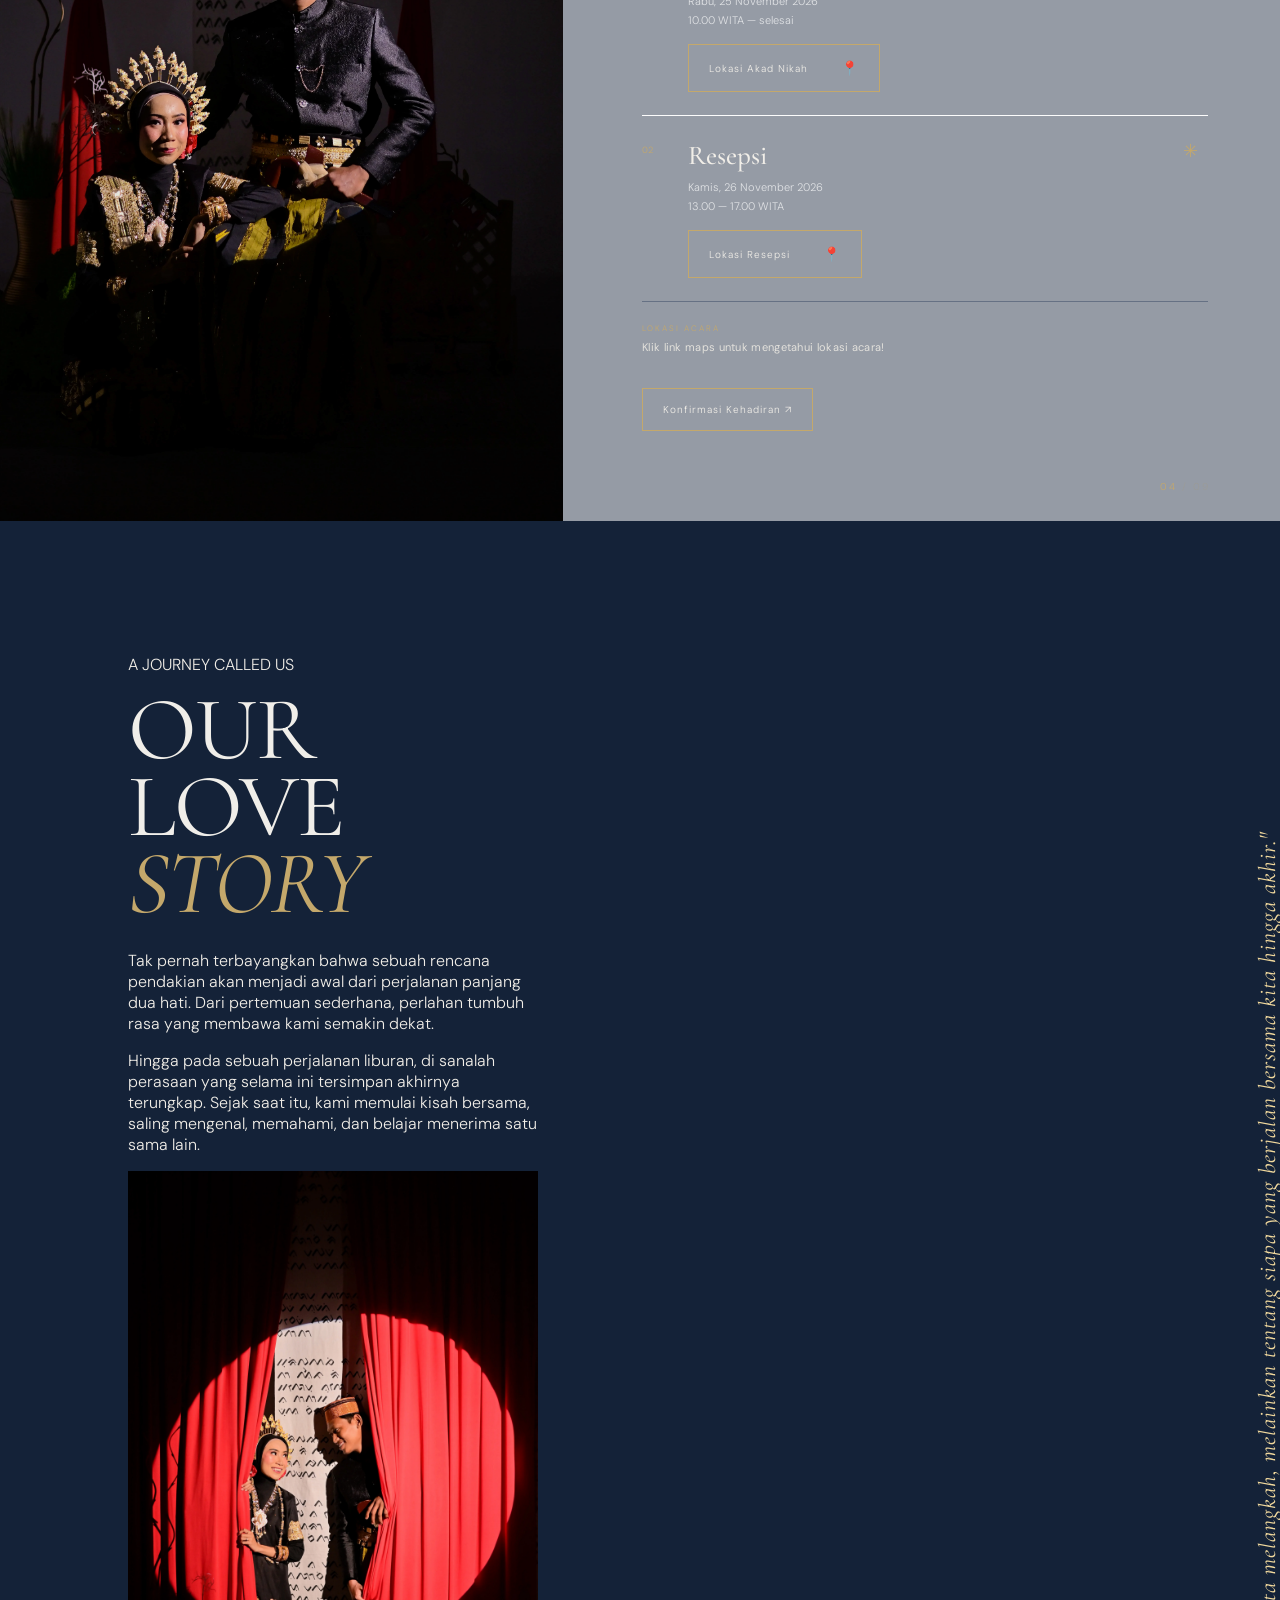
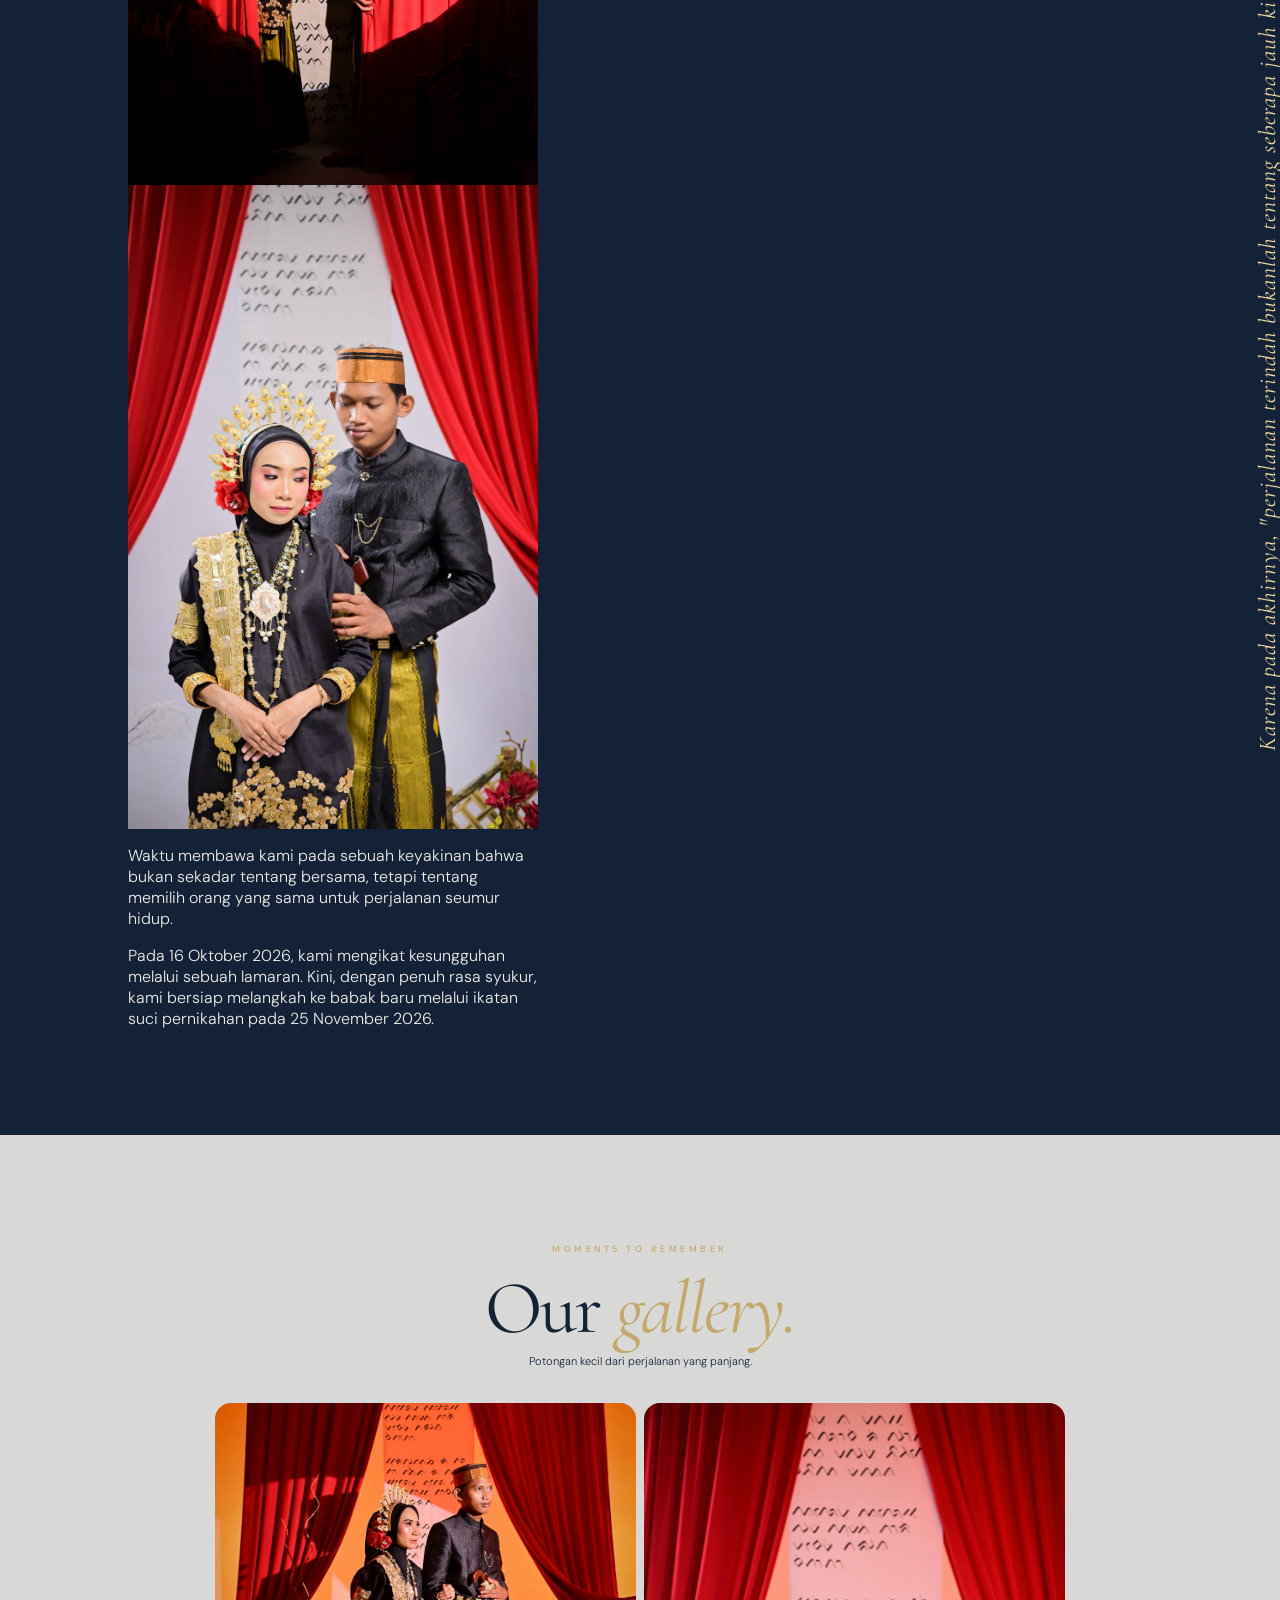
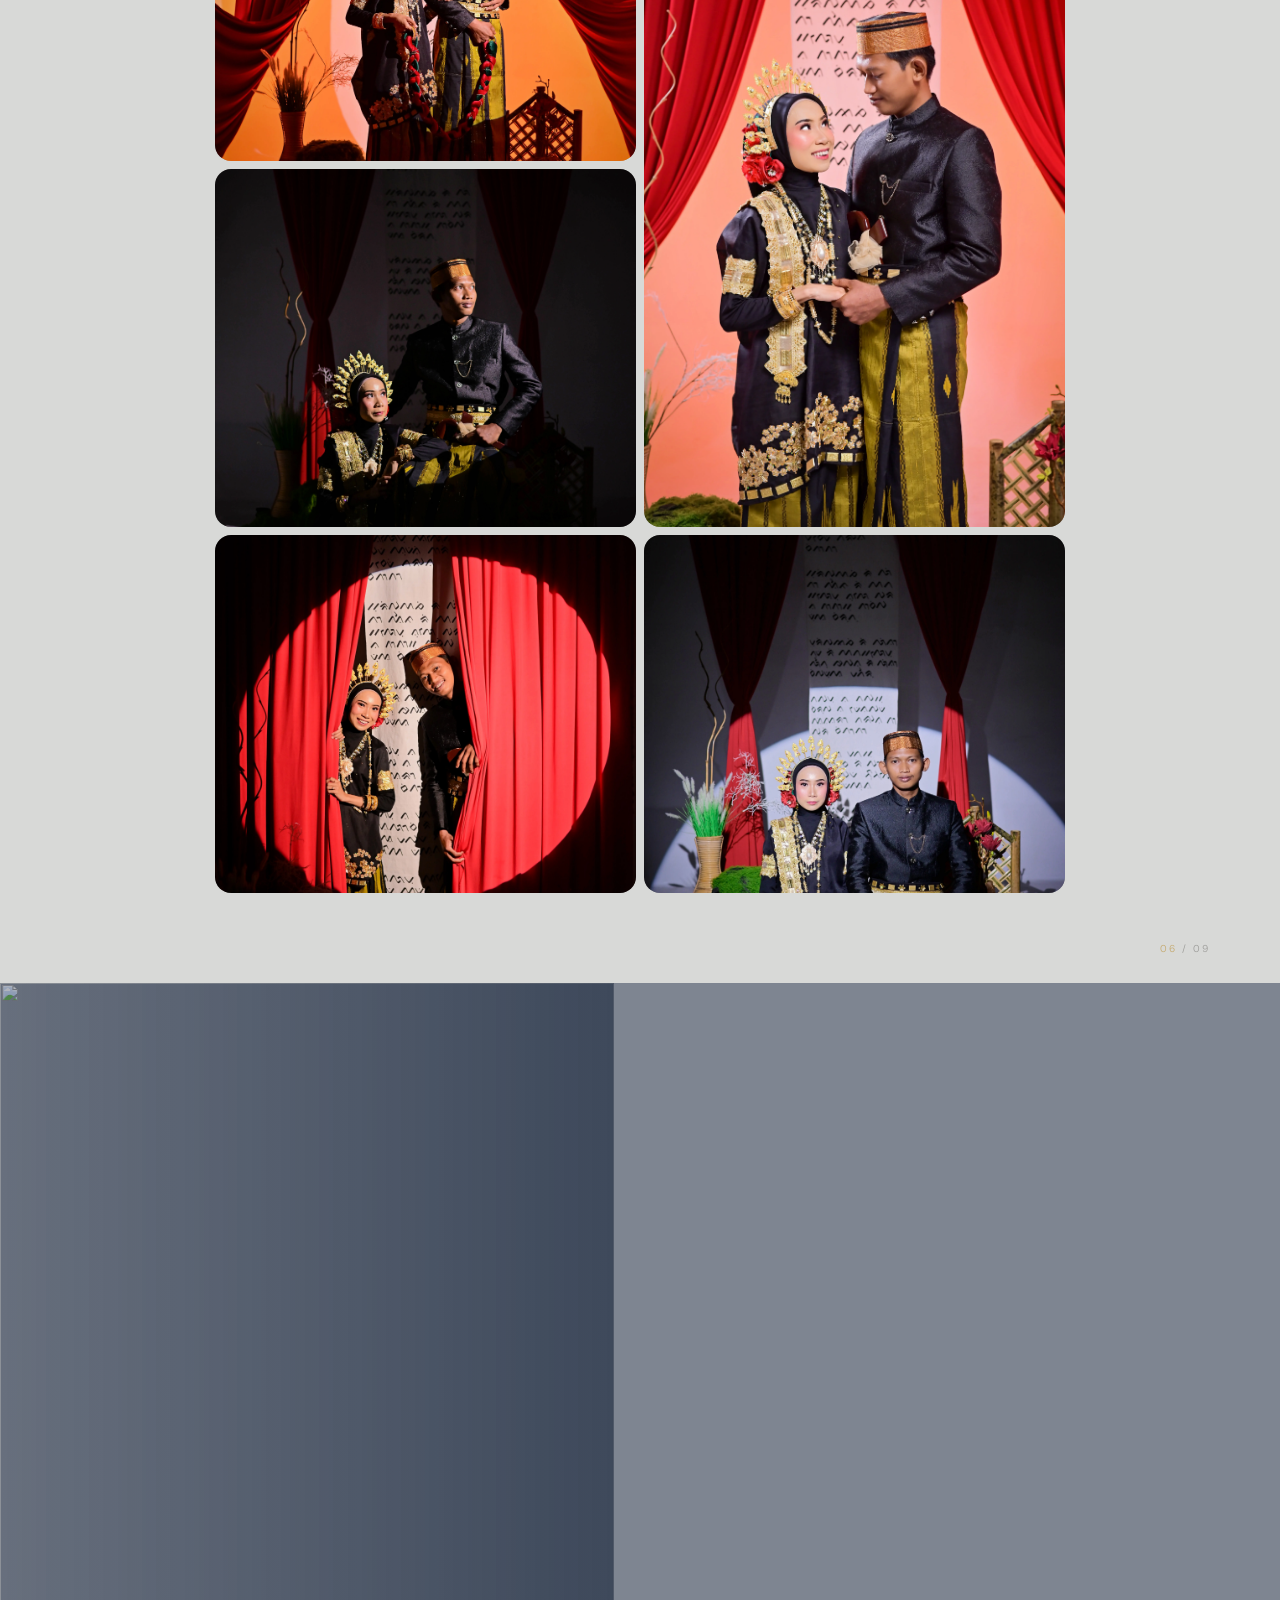
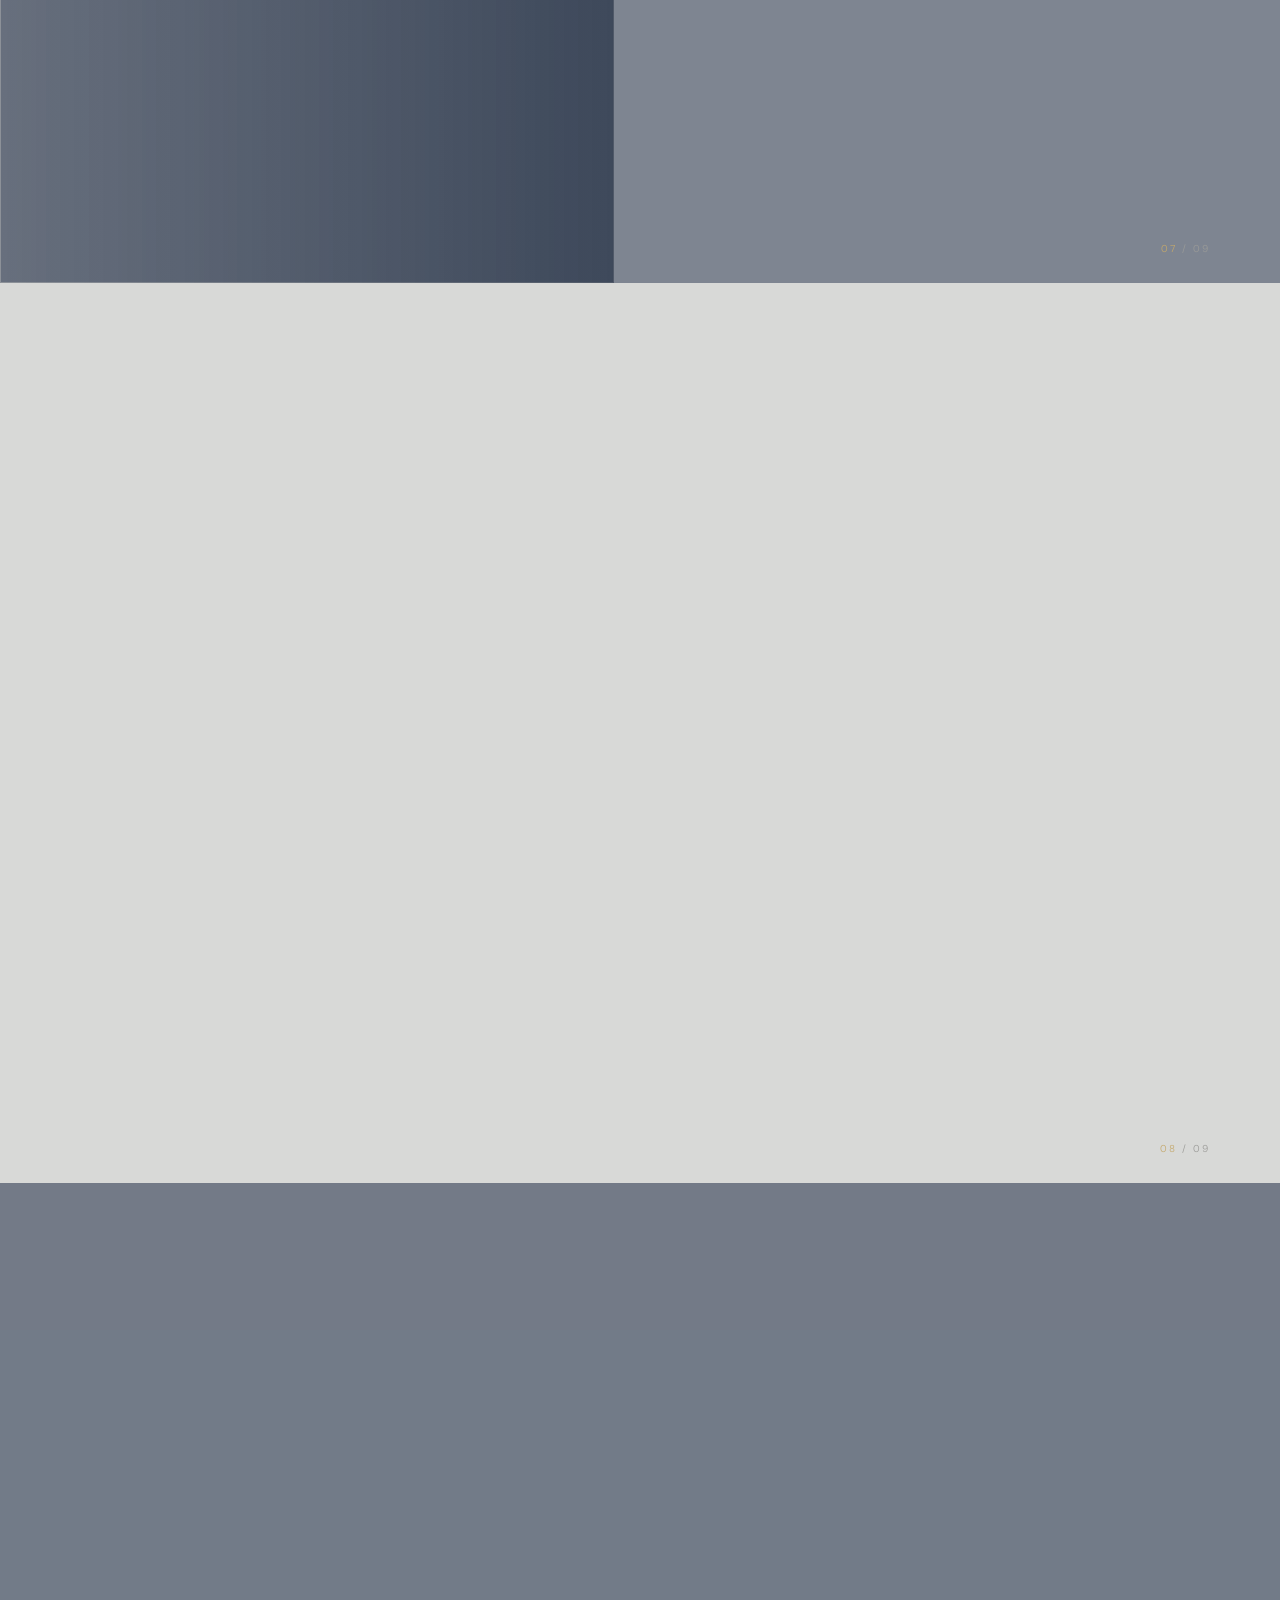
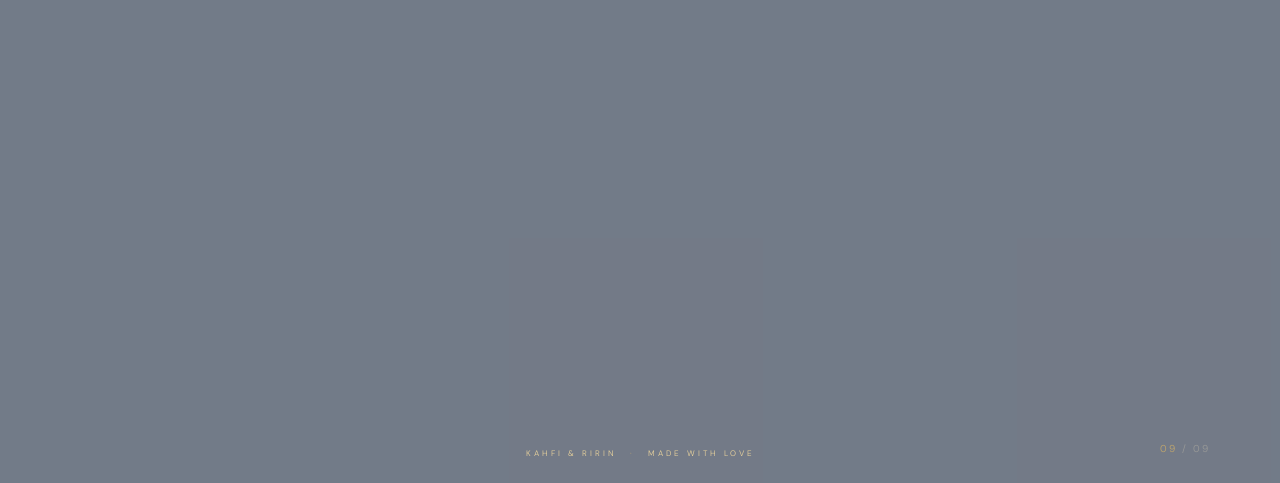
==== commit 8428b88c: "Update index.html" ====
--- a/index.html
+++ b/index.html
@@ -187,32 +187,96 @@
       <div class="section-index">04 <span>/ 09</span></div>
     </section>
 
-    <!-- HALAMAN 5: STORY -->
-    <section class="page story" id="story" data-label="Cerita">
-      <div class="story-head">
-        <p class="eyebrow">A LITTLE PIECE OF OUR STORY</p>
-        <h2>Every love story<br>is <em>beautiful.</em></h2>
-        <p class="body-copy">
-          Dan ini adalah awal dari cerita kami — sebuah perjalanan yang akan terus ditulis, bersama.
-        </p>
-      </div>
-
-      <div class="story-gallery">
-        <figure class="story-large">
-          <img src="assets/prewed-06.webp" alt="Awal perjalanan Kahfi dan Ririn">
-          <figcaption>THE BEGINNING</figcaption>
-        </figure>
-
-        <figure class="story-small">
-          <img src="assets/prewed-18.webp" alt="Momen Kahfi dan Ririn">
-          <figcaption>YOU & ME</figcaption>
-        </figure>
-
-        <div class="story-quote">“And suddenly,<br>all the love songs<br>were about you.”</div>
-      </div>
-
-      <div class="section-index">05 <span>/ 09</span></div>
-    </section>
+    <!-- HALAMAN 5: OUR LOVE STORY -->
+<section class="page story" id="story" data-label="Story">
+
+  <div class="story-container">
+
+    <!-- JUDUL -->
+    <div class="story-heading">
+      <p class="story-eyebrow">A JOURNEY CALLED US</p>
+
+      <h2>
+        OUR LOVE
+        <em>STORY</em>
+      </h2>
+
+      <div class="story-divider">
+        <span></span>
+      </div>
+    </div>
+
+    <!-- CERITA BAGIAN PERTAMA -->
+    <div class="story-row">
+
+      <div class="story-text">
+        <p>
+          Tak pernah terbayangkan bahwa sebuah rencana pendakian
+          akan menjadi awal dari perjalanan panjang dua hati.
+          Dari pertemuan sederhana, perlahan tumbuh rasa yang
+          membawa kami semakin dekat.
+        </p>
+
+        <p>
+          Hingga pada sebuah perjalanan liburan,
+          di sanalah perasaan yang selama ini tersimpan akhirnya
+          terungkap. Sejak saat itu, kami memulai kisah bersama,
+          saling mengenal, memahami, dan belajar menerima satu
+          sama lain.
+        </p>
+      </div>
+
+      <div class="story-photo">
+        <img
+          src="assets/prewed-06.webp"
+          alt="Perjalanan kisah Kahfi dan Ririn"
+          loading="lazy"
+        >
+      </div>
+
+    </div>
+
+    <!-- CERITA BAGIAN KEDUA -->
+    <div class="story-row story-row-reverse">
+
+      <div class="story-photo">
+        <img
+          src="assets/prewed-18.webp"
+          alt="Momen kebersamaan Kahfi dan Ririn"
+          loading="lazy"
+        >
+      </div>
+
+      <div class="story-text">
+        <p>
+          Waktu membawa kami pada sebuah keyakinan bahwa bukan
+          sekadar tentang bersama, tetapi tentang memilih orang
+          yang sama untuk perjalanan seumur hidup.
+        </p>
+
+        <p>
+          Pada 16 Oktober 2026, kami mengikat kesungguhan melalui
+          sebuah lamaran. Kini, dengan penuh rasa syukur, kami
+          bersiap melangkah ke babak baru melalui ikatan suci
+          pernikahan pada 25 November 2026.
+        </p>
+      </div>
+
+    </div>
+
+    <!-- KALIMAT PENUTUP -->
+    <div class="story-quote">
+      Karena pada akhirnya,
+      <em>
+        "perjalanan terindah bukanlah tentang seberapa jauh
+        kita melangkah, melainkan tentang siapa yang berjalan
+        bersama kita hingga akhir."
+      </em>
+    </div>
+
+  </div>
+
+</section>
 
     <!-- HALAMAN 6: GALERI -->
     <section class="page gallery" id="gallery" data-label="Galeri">
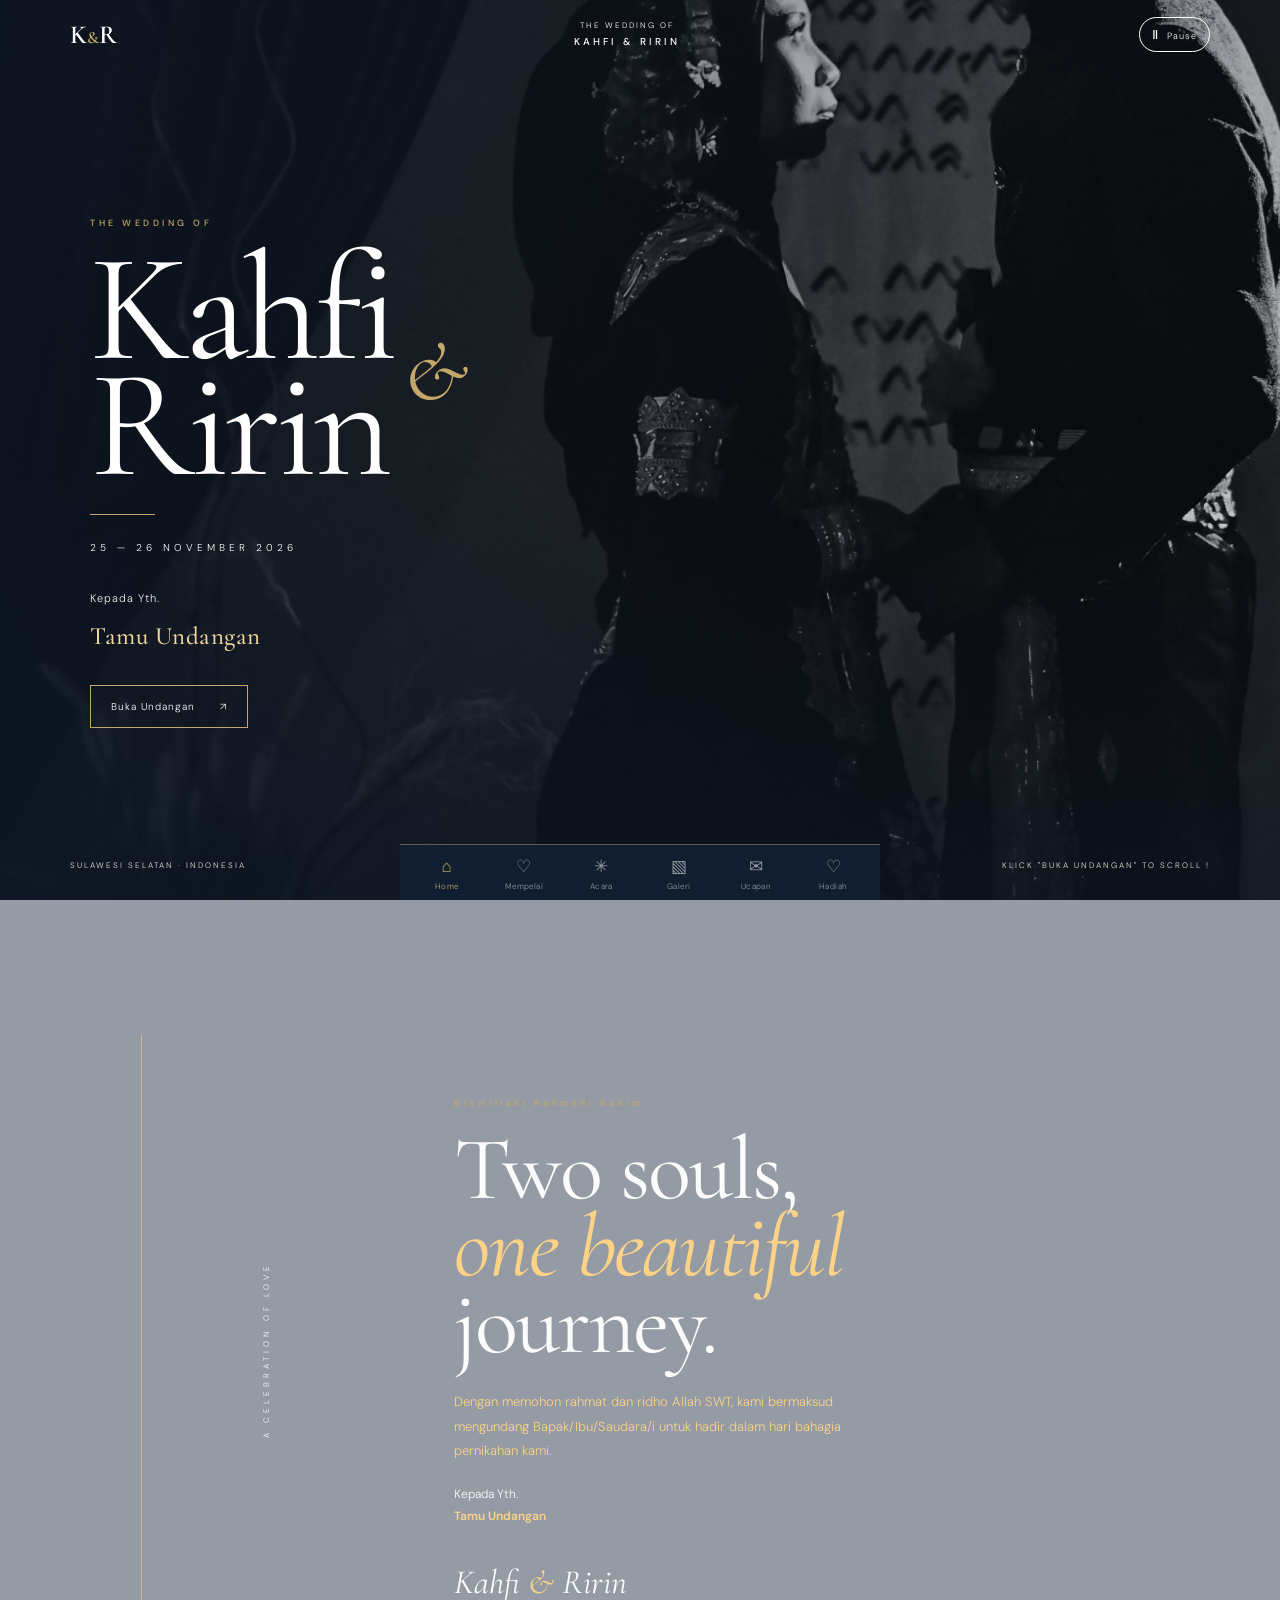
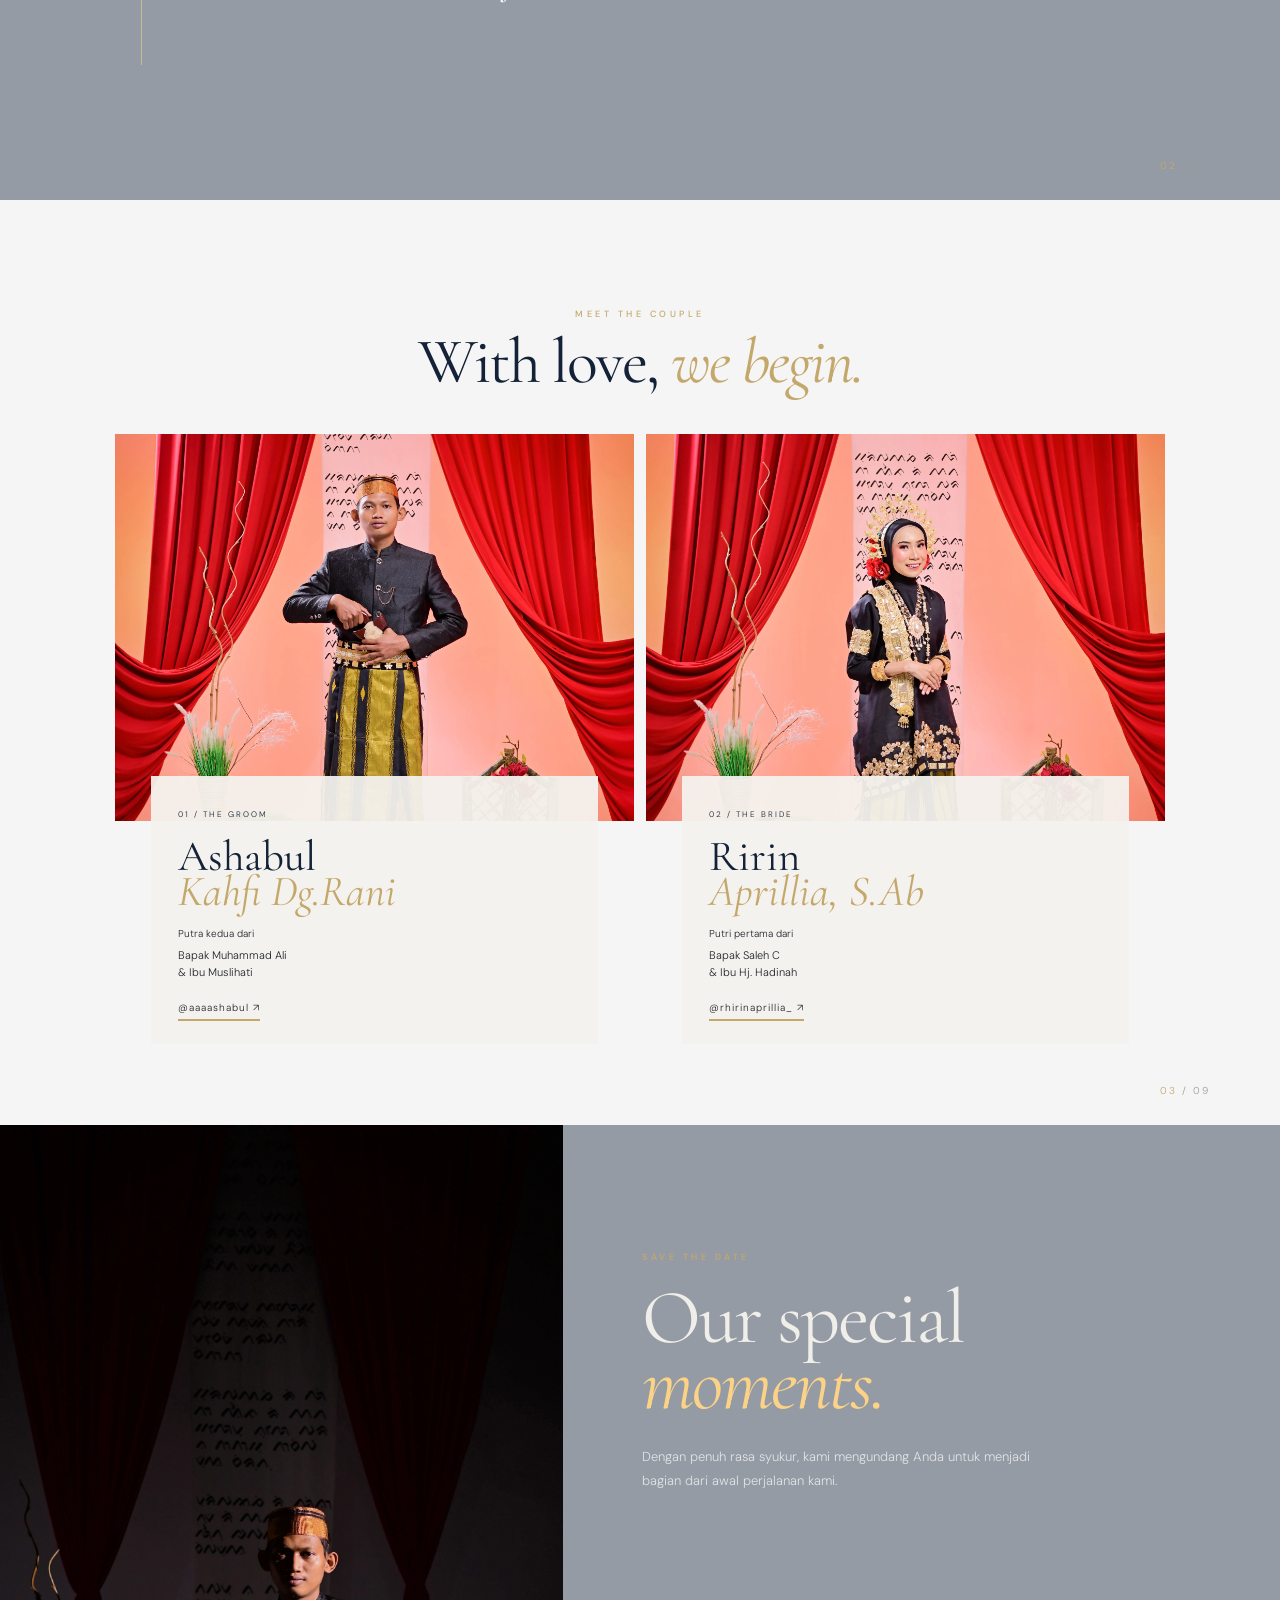
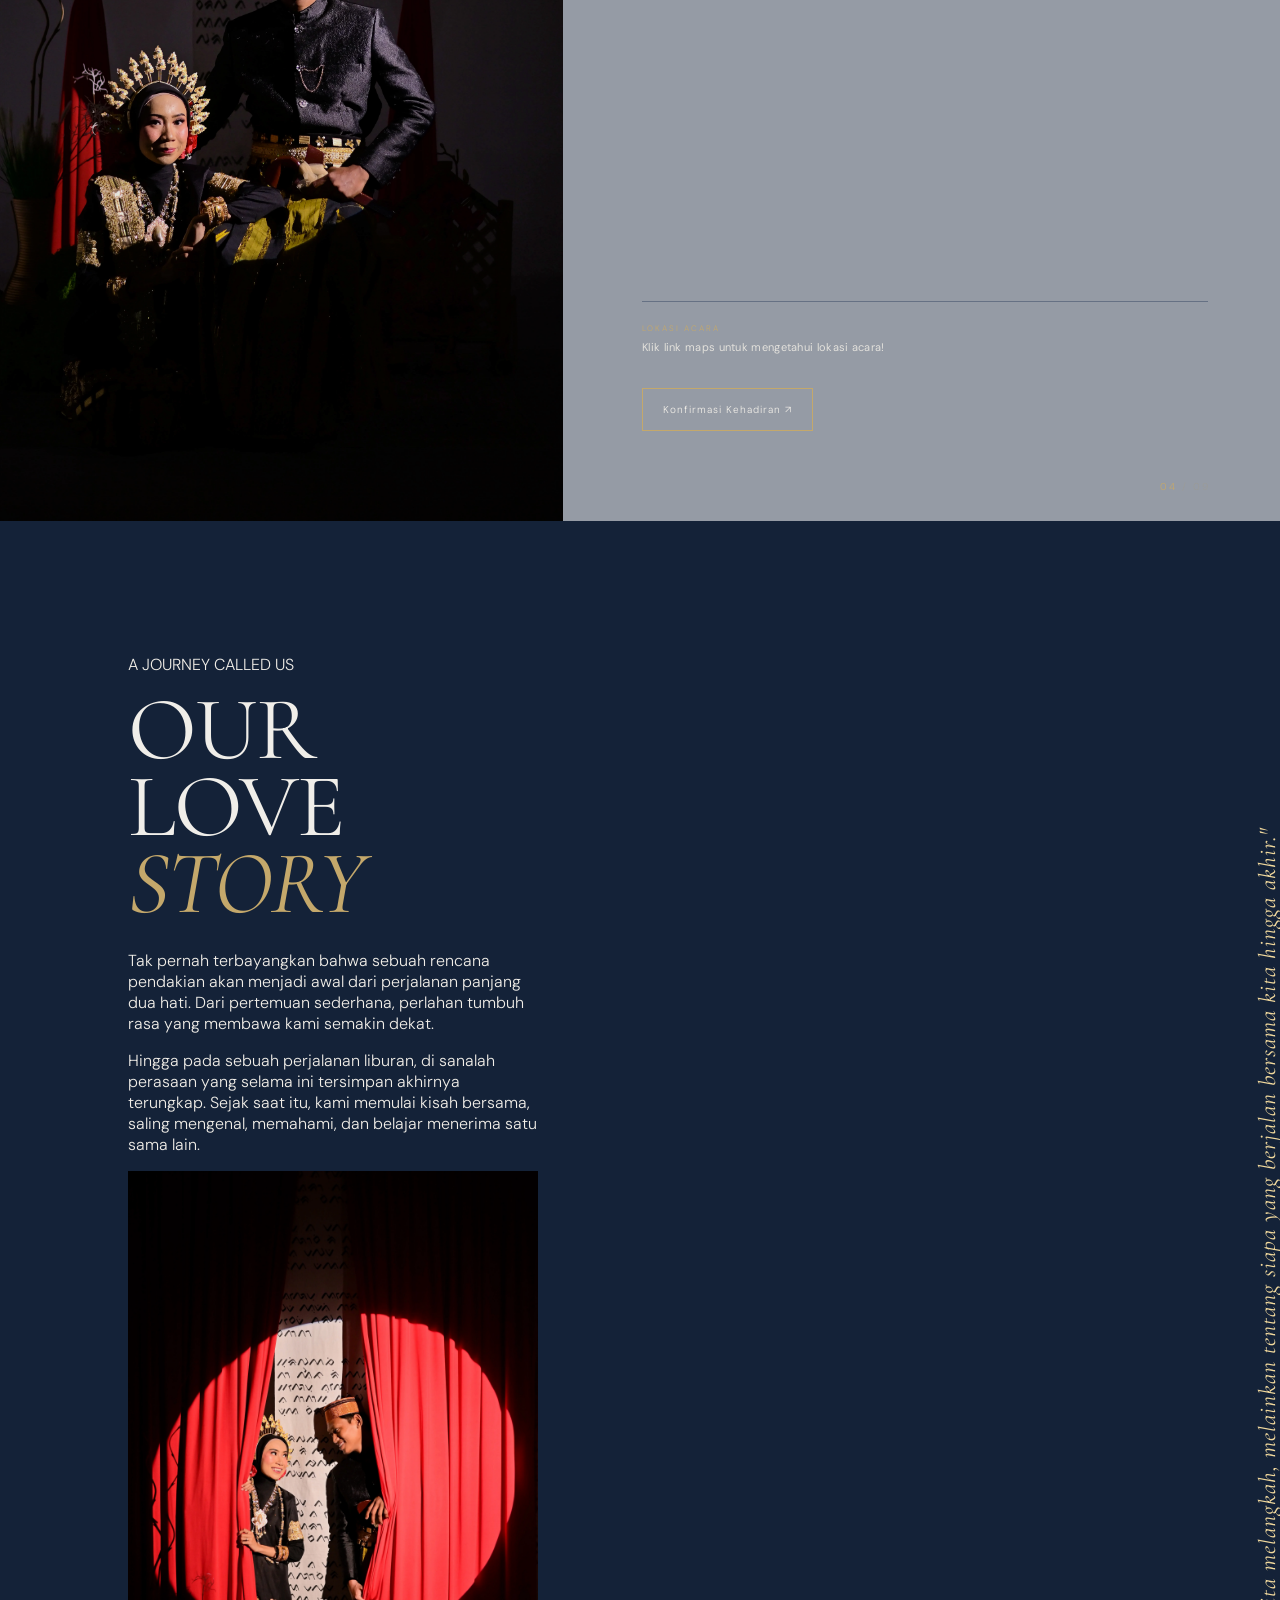
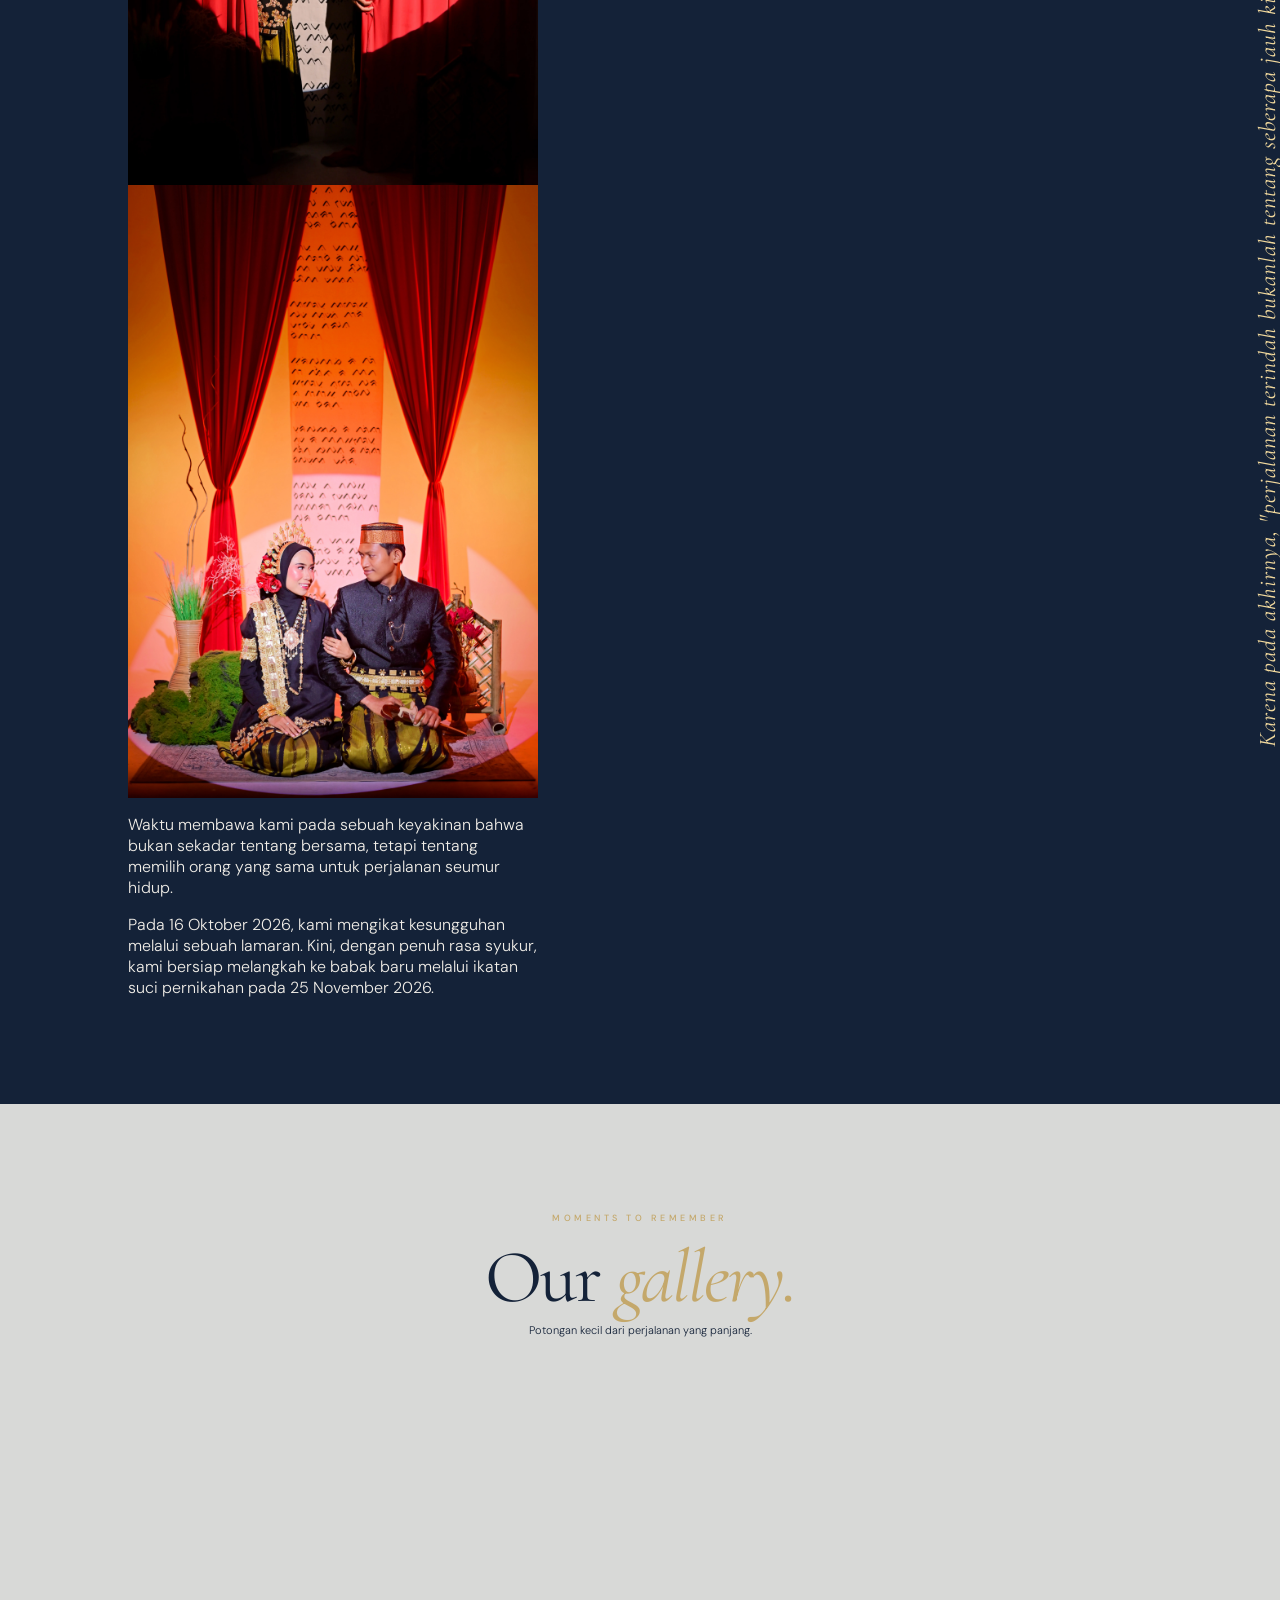
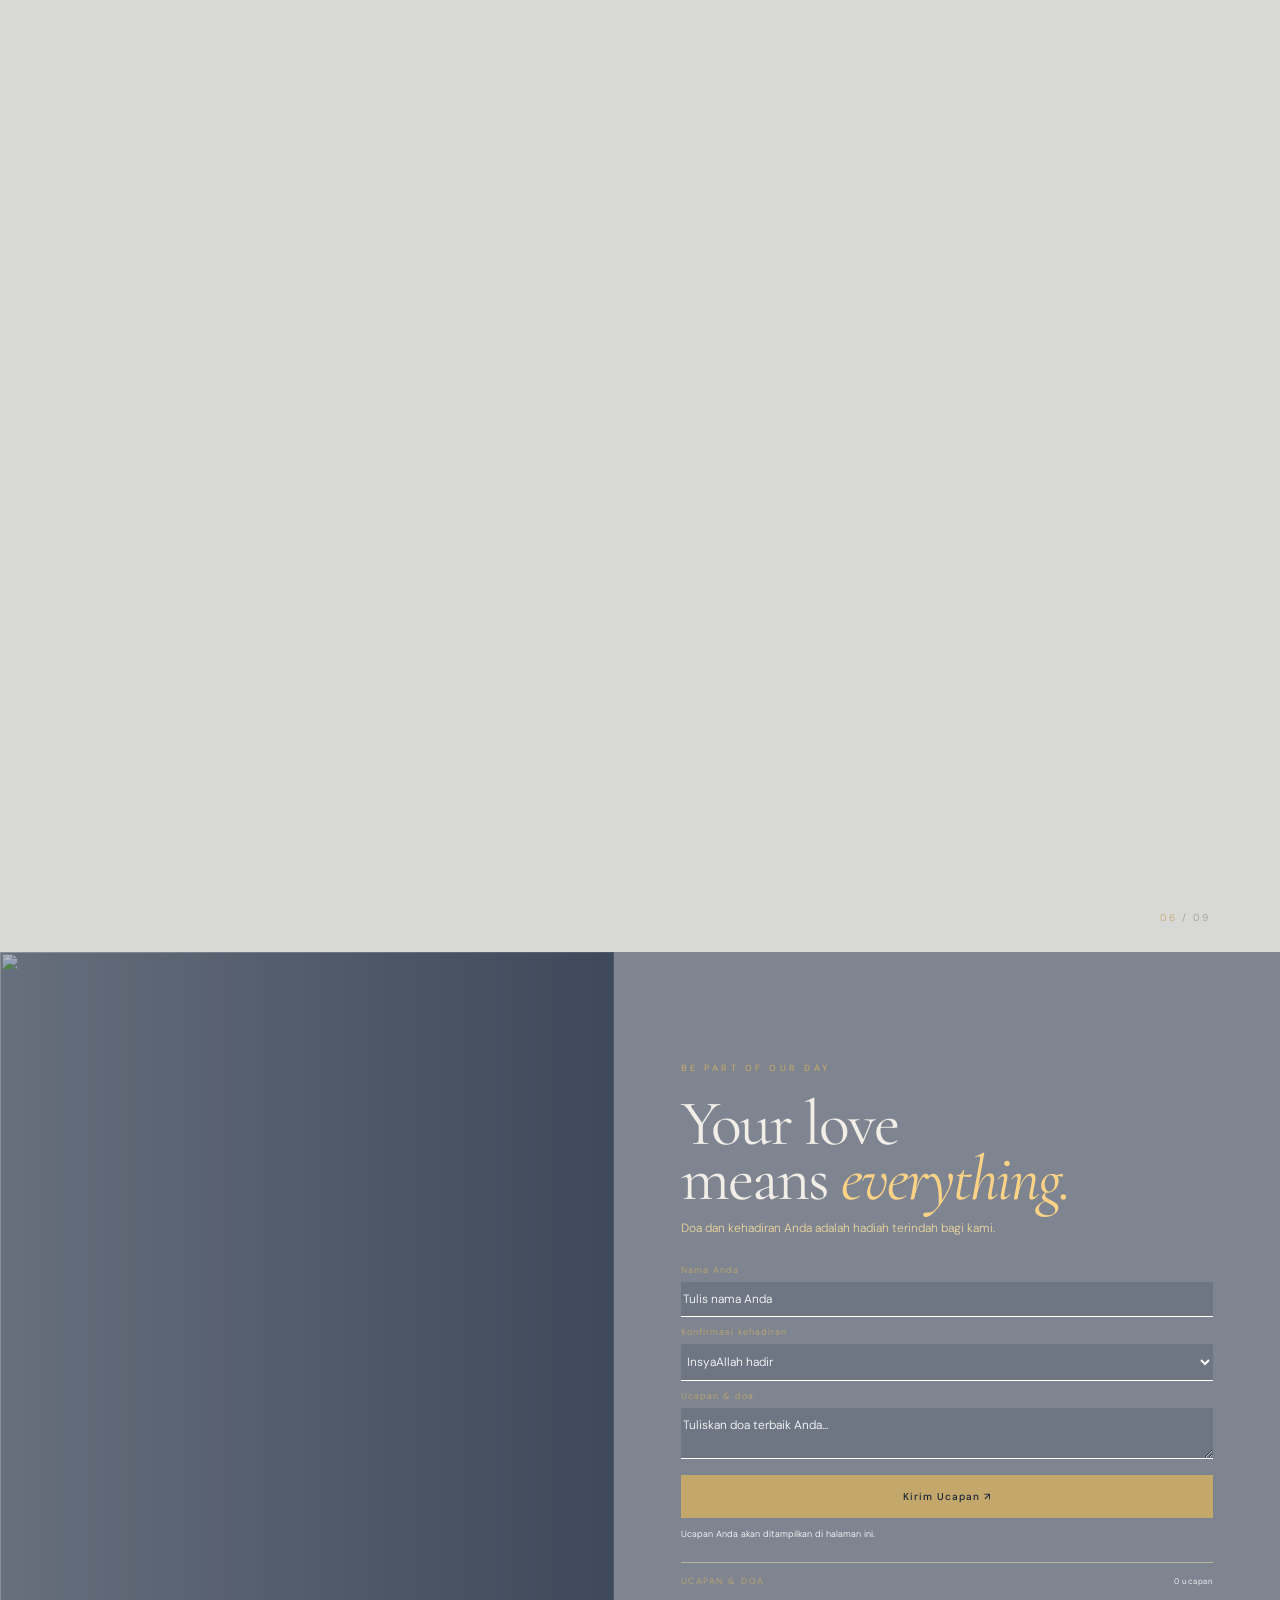
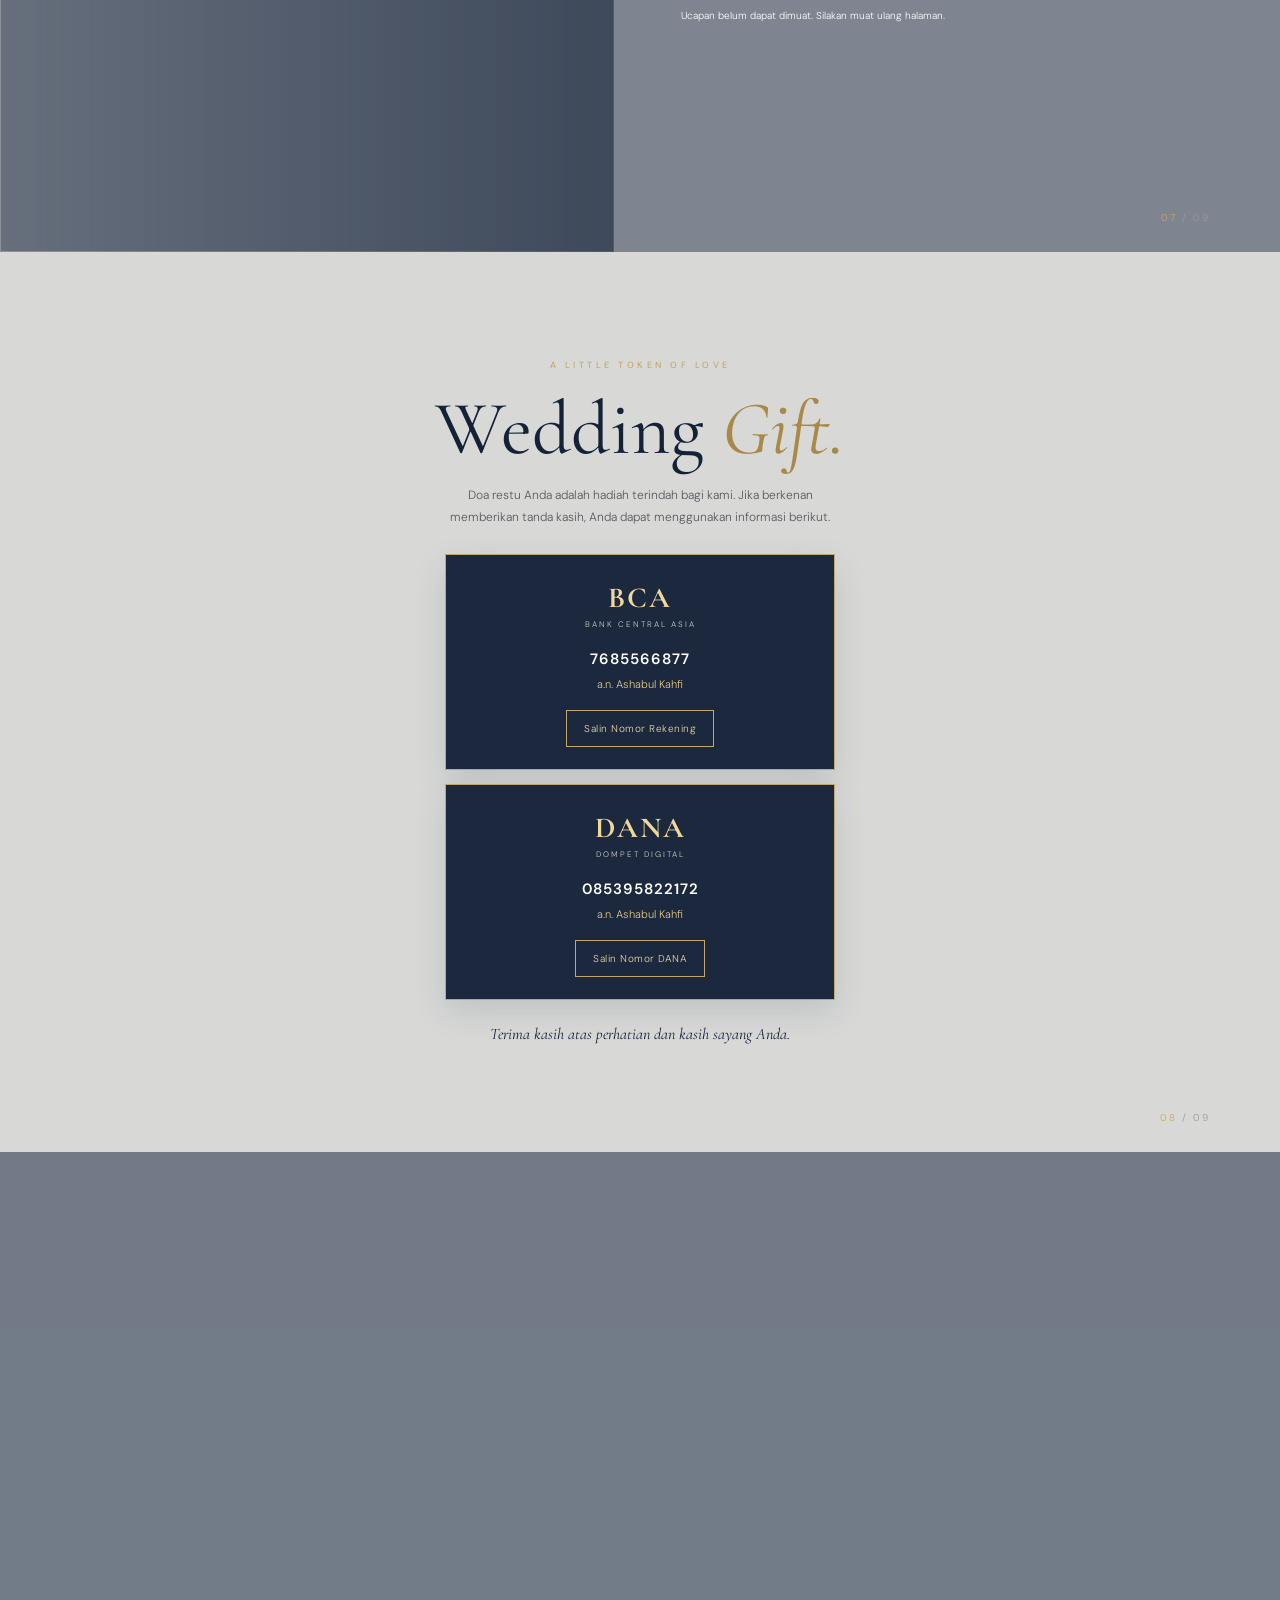
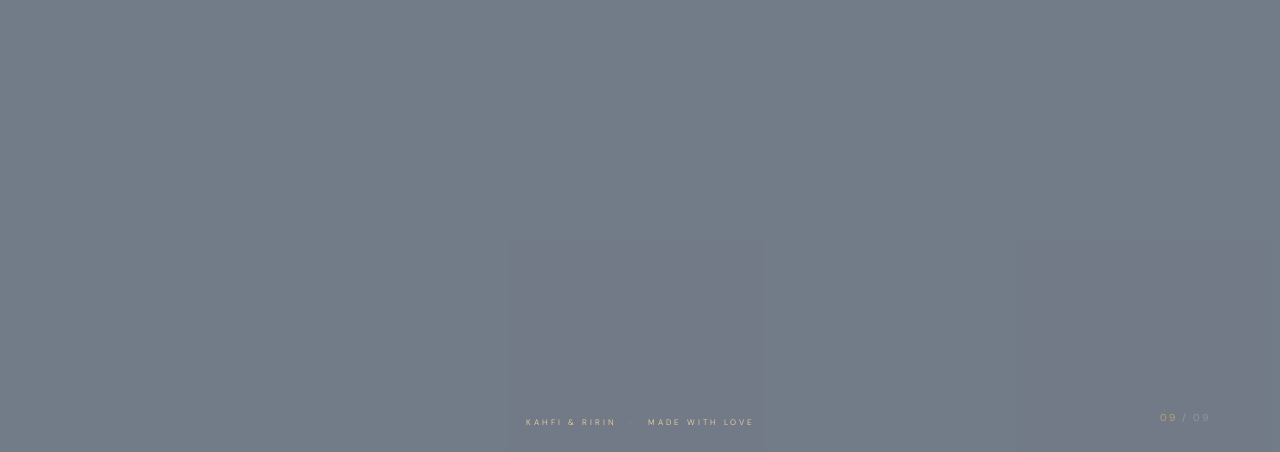
==== commit 4c0d8309: "Update index.html" ====
--- a/index.html
+++ b/index.html
@@ -241,7 +241,7 @@
 
       <div class="story-photo">
         <img
-          src="assets/prewed-18.webp"
+          src="assets/PREWED 3.webp"
           alt="Momen kebersamaan Kahfi dan Ririn"
           loading="lazy"
         >
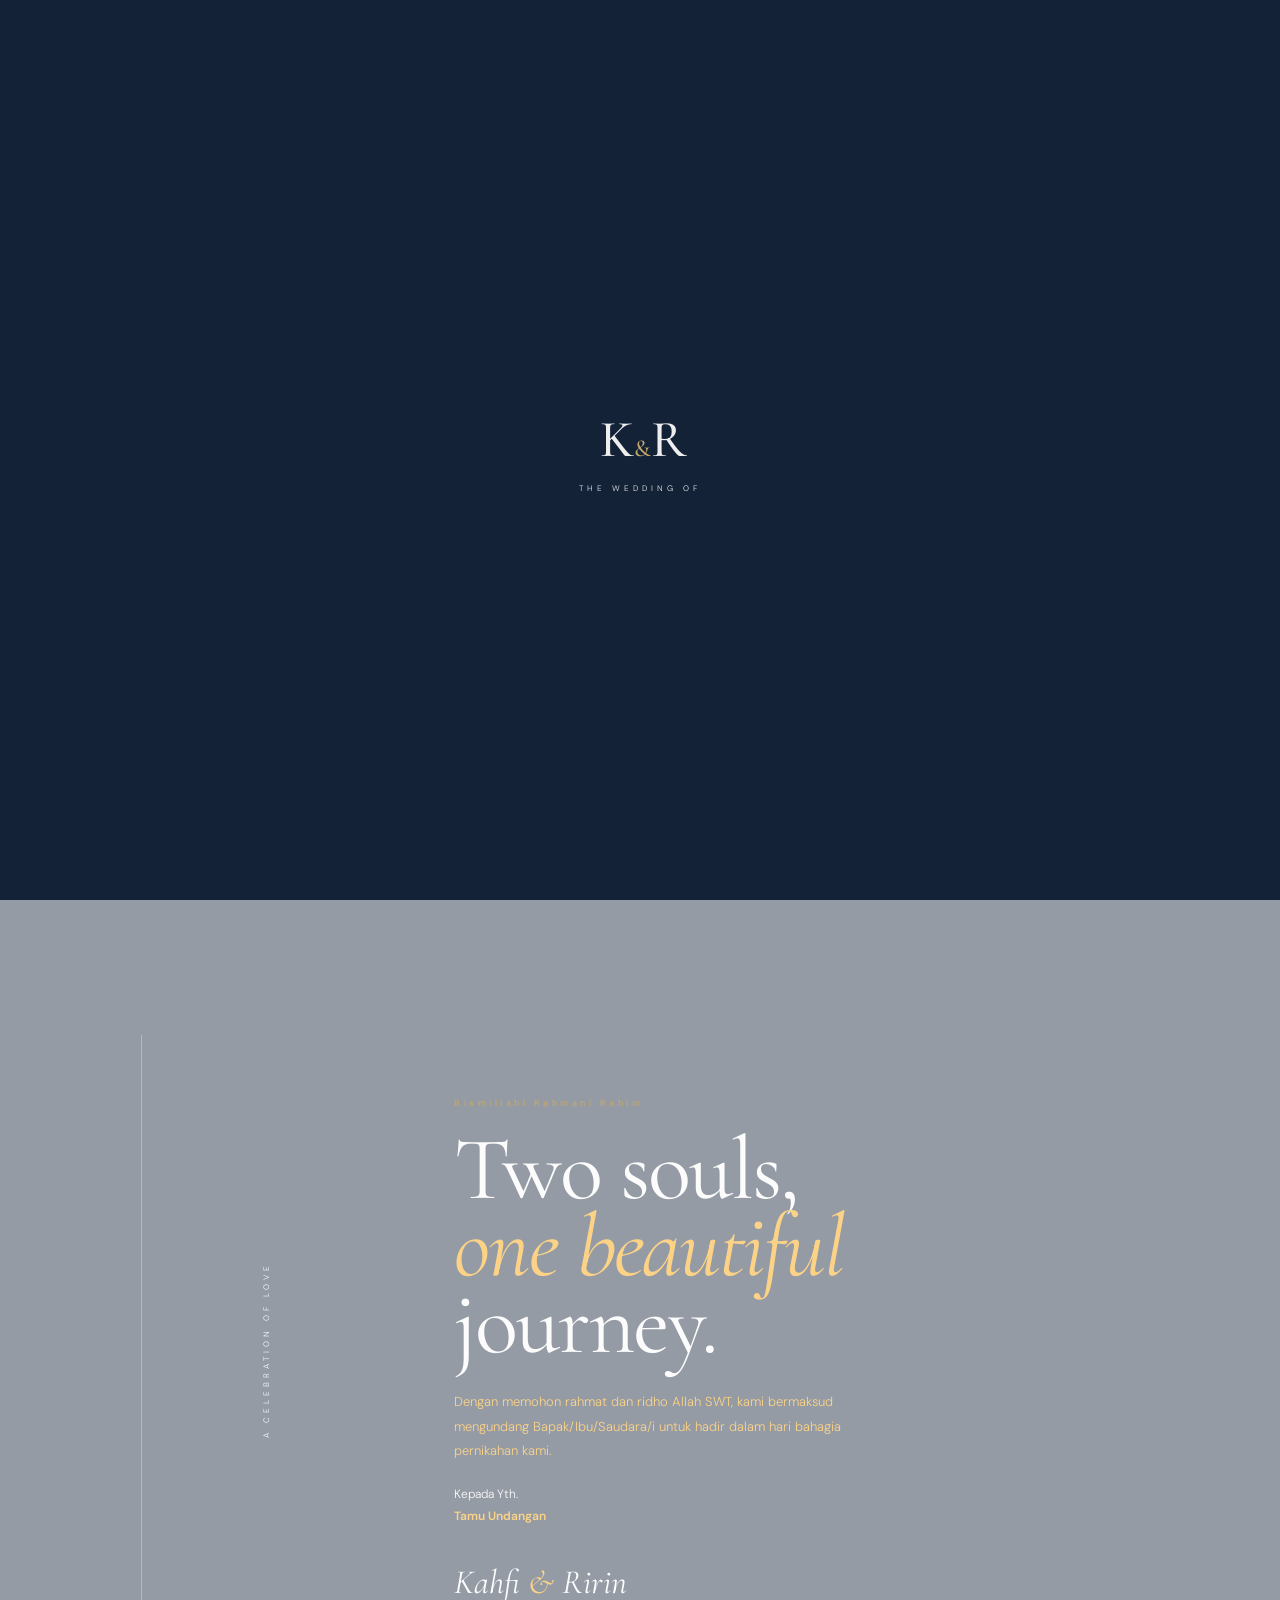
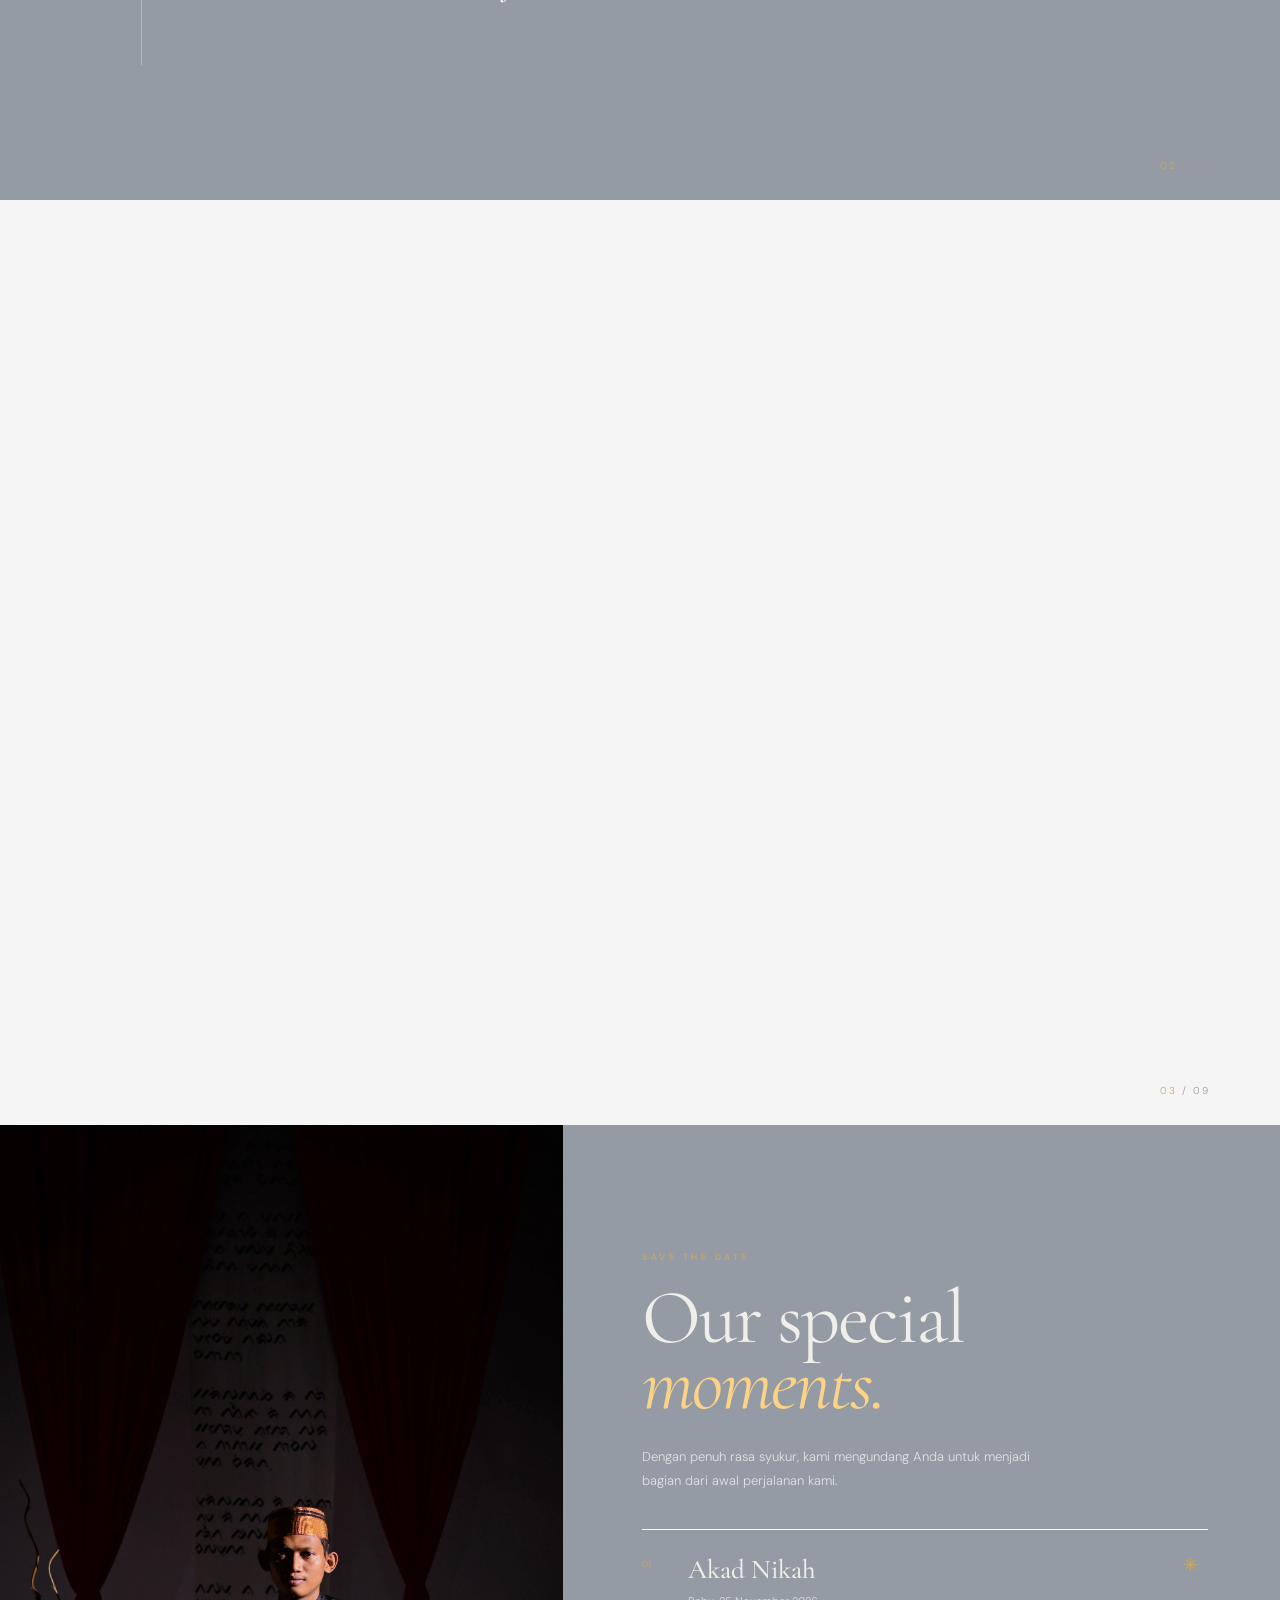
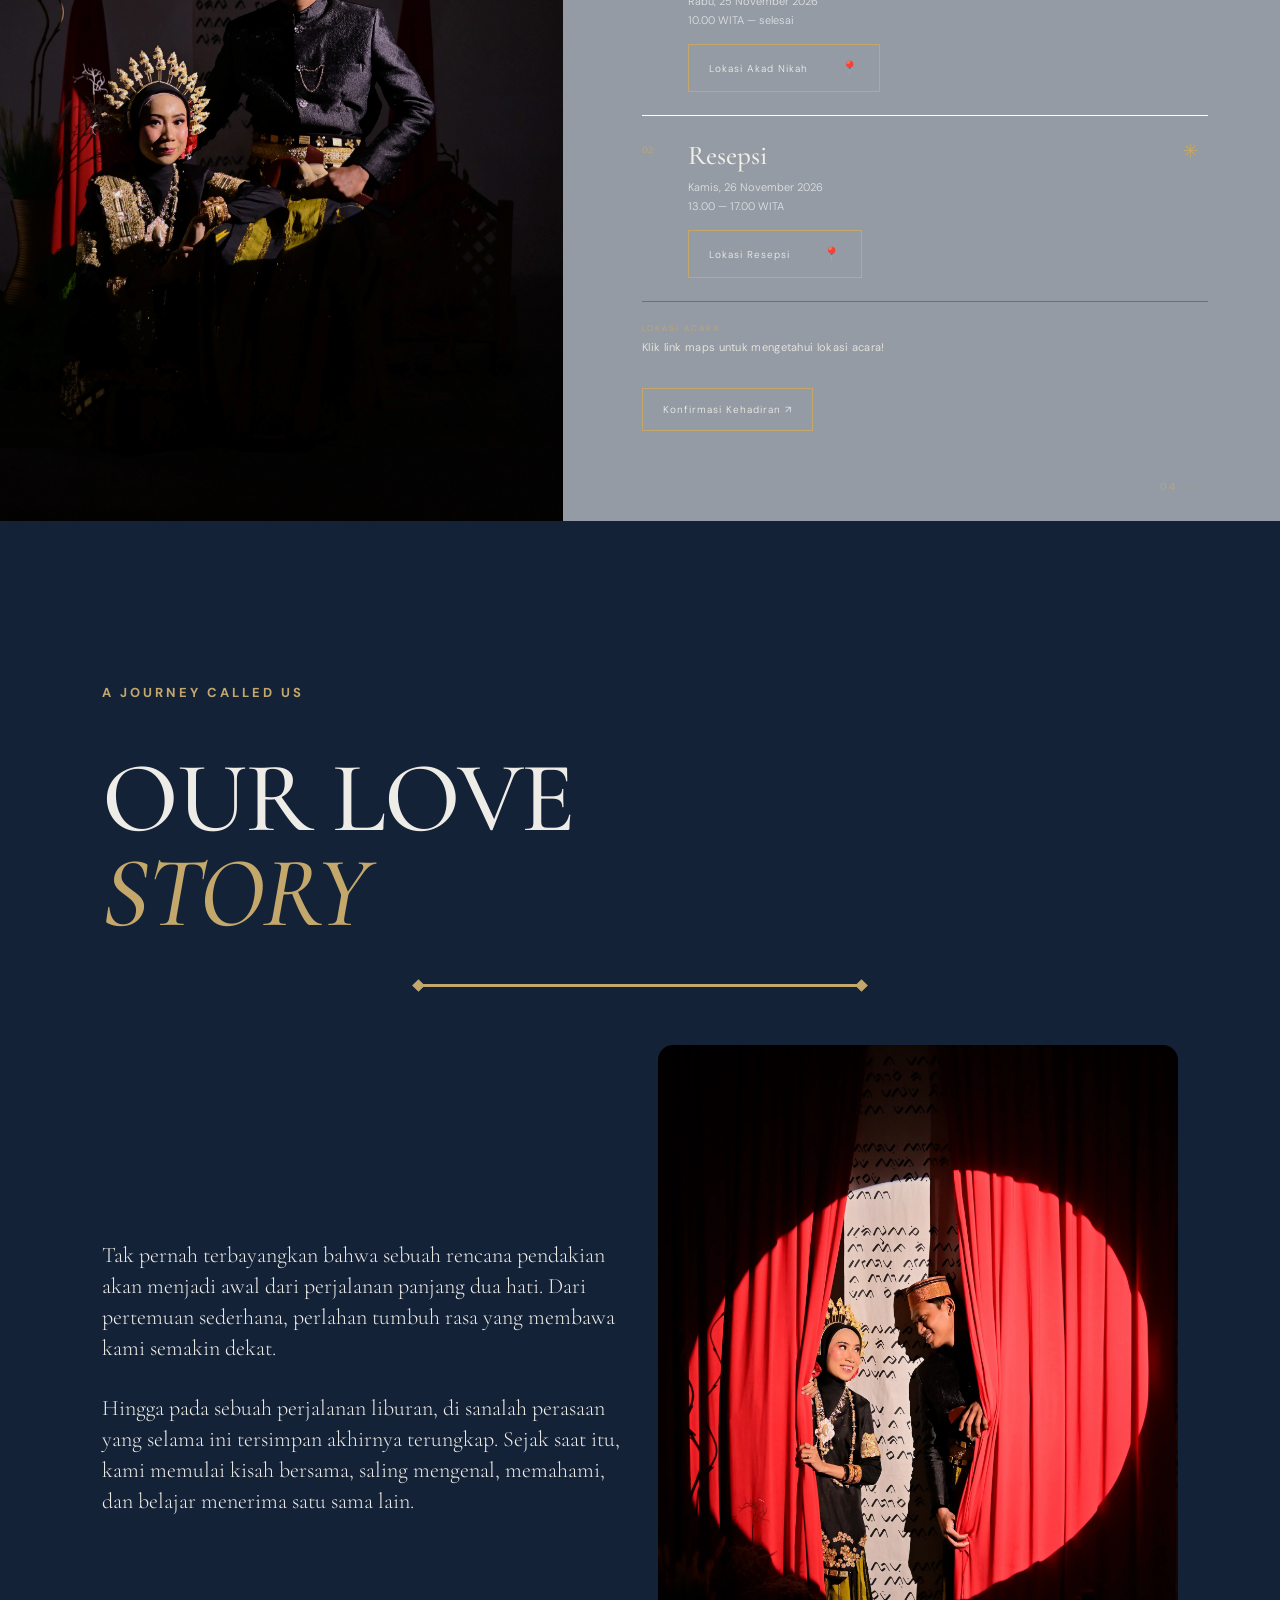
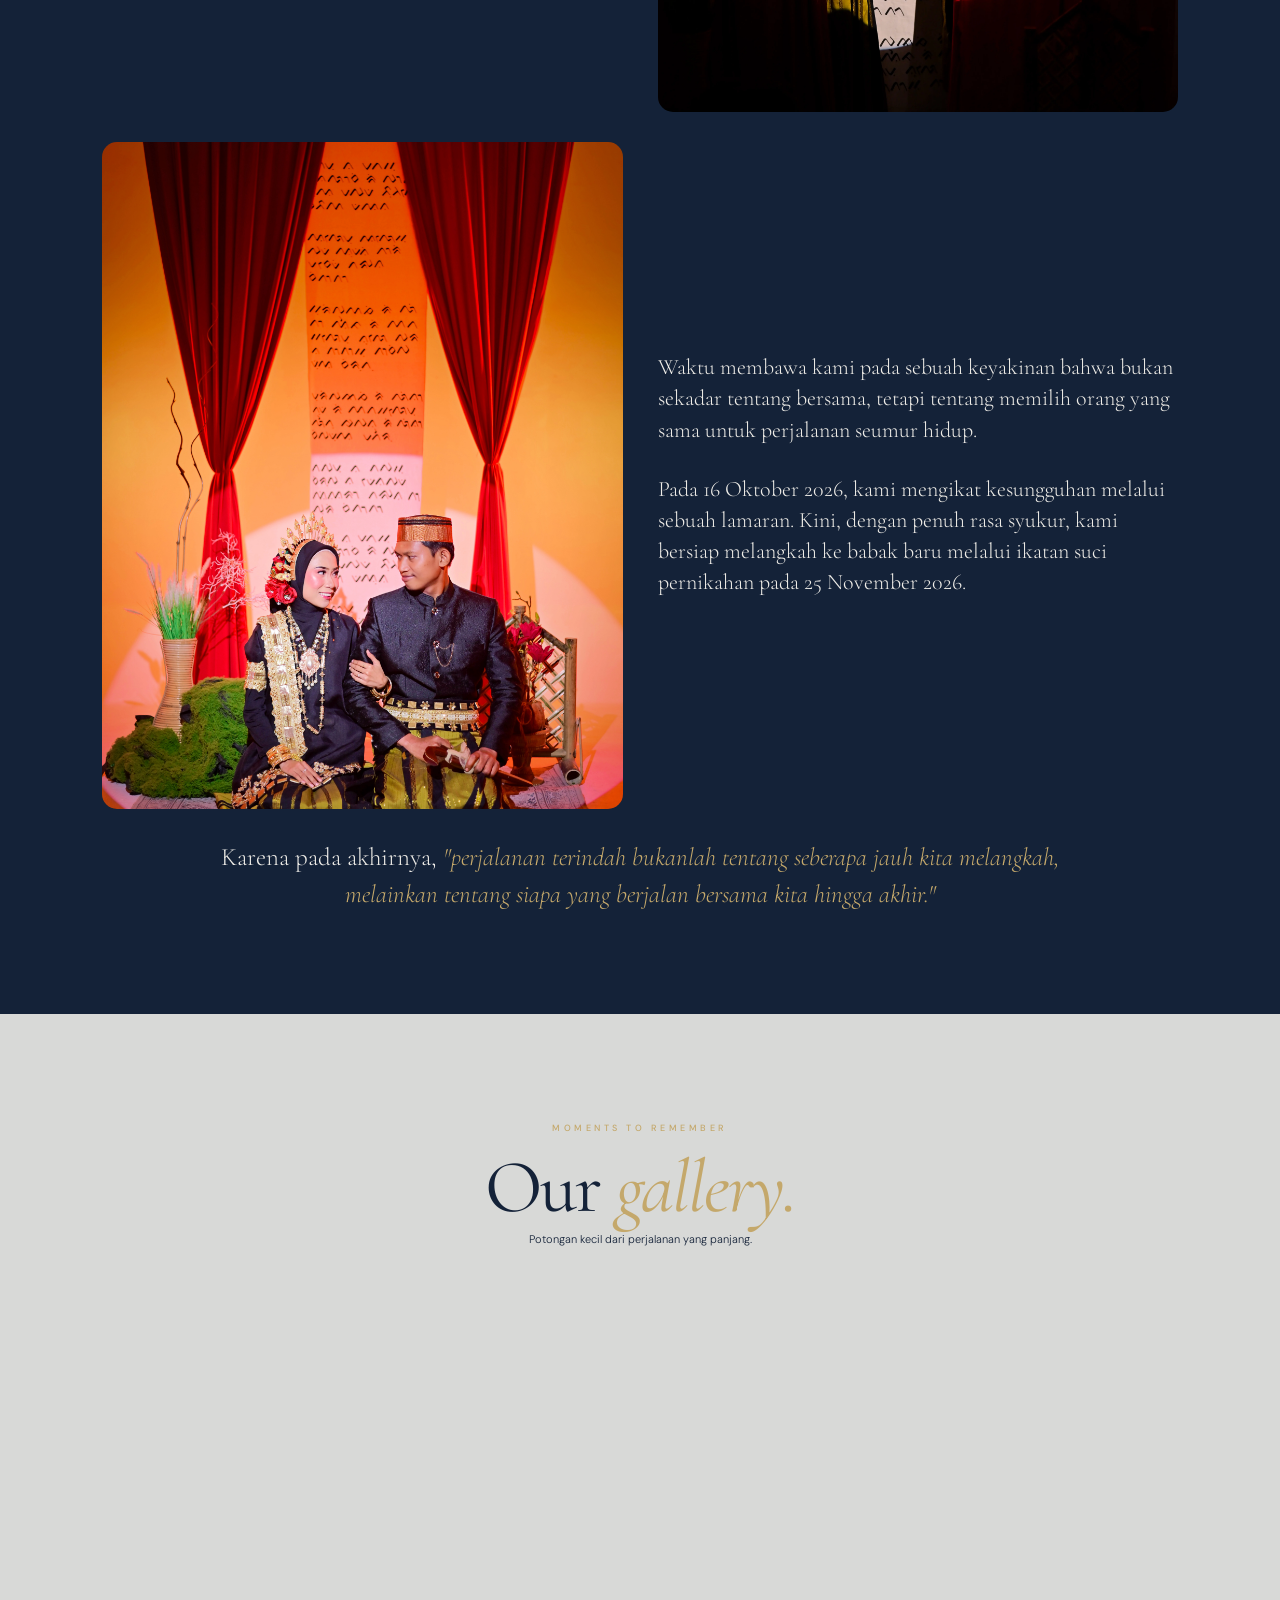
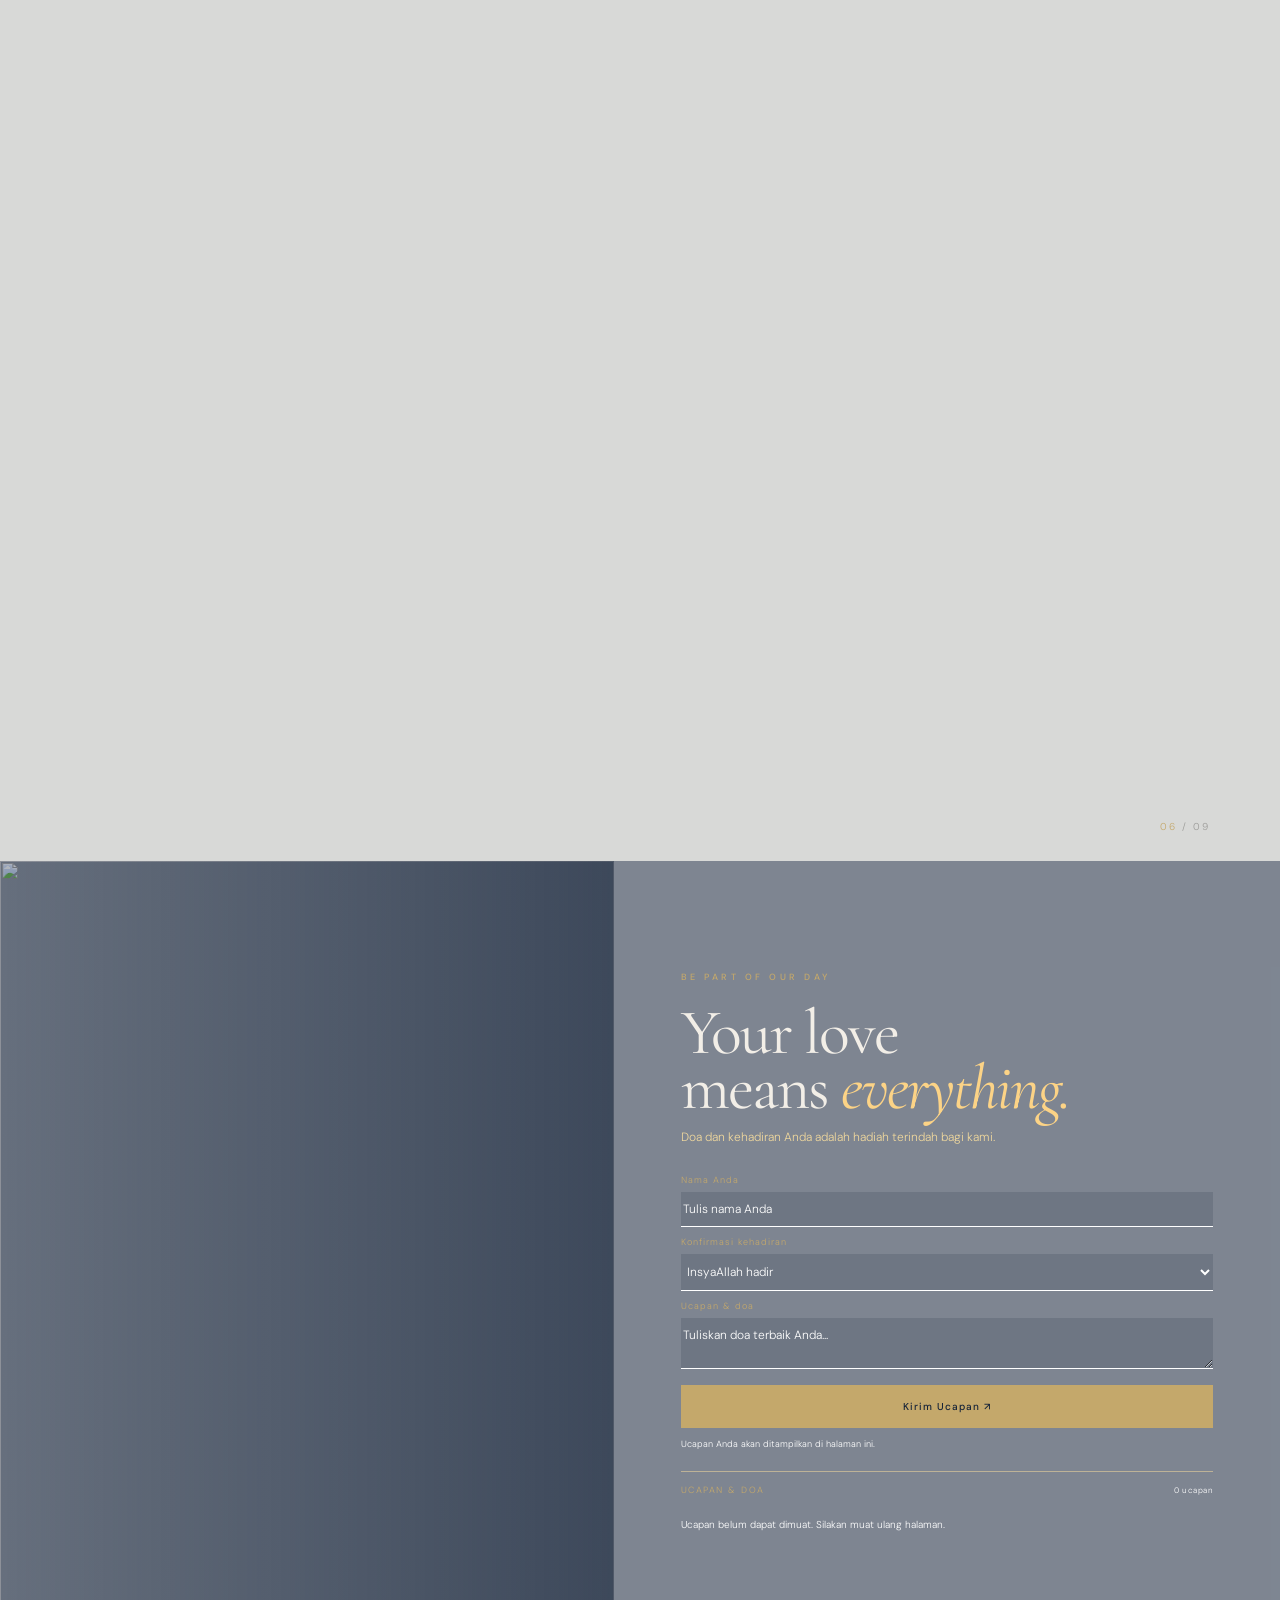
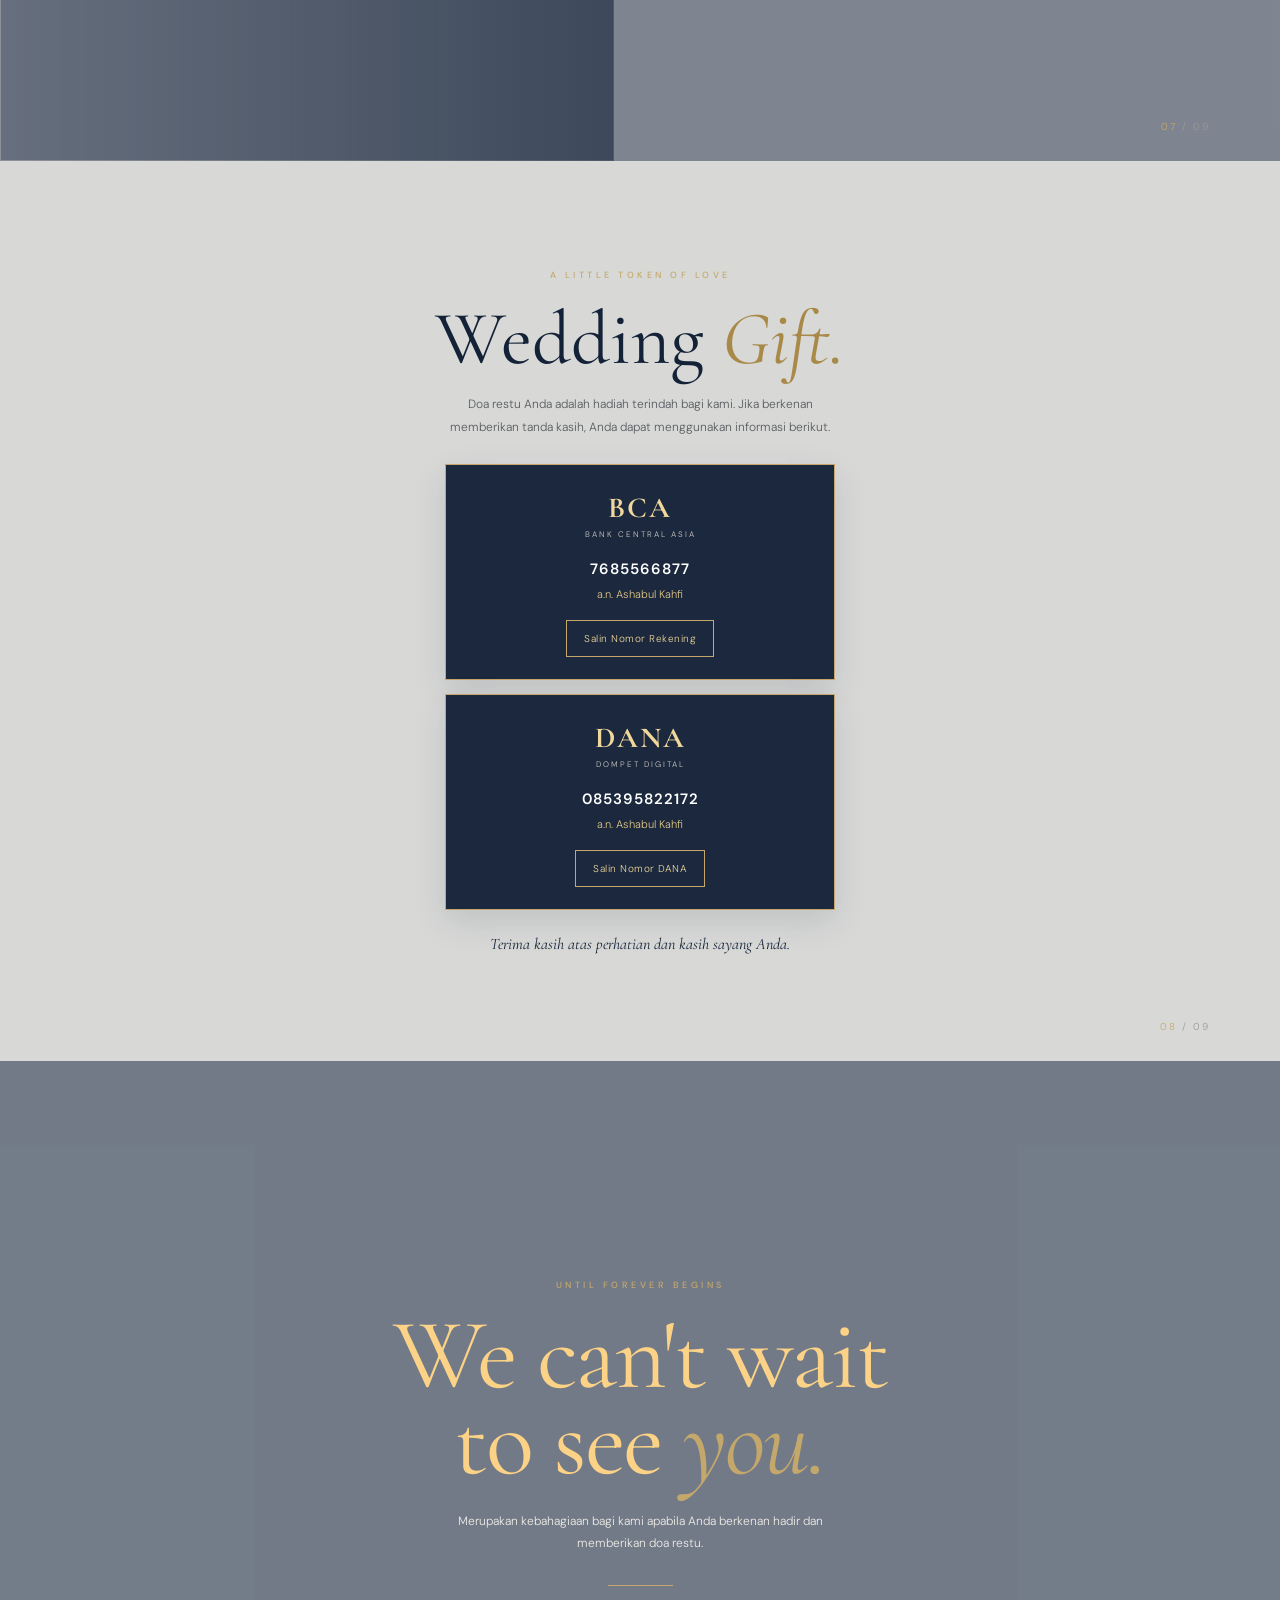
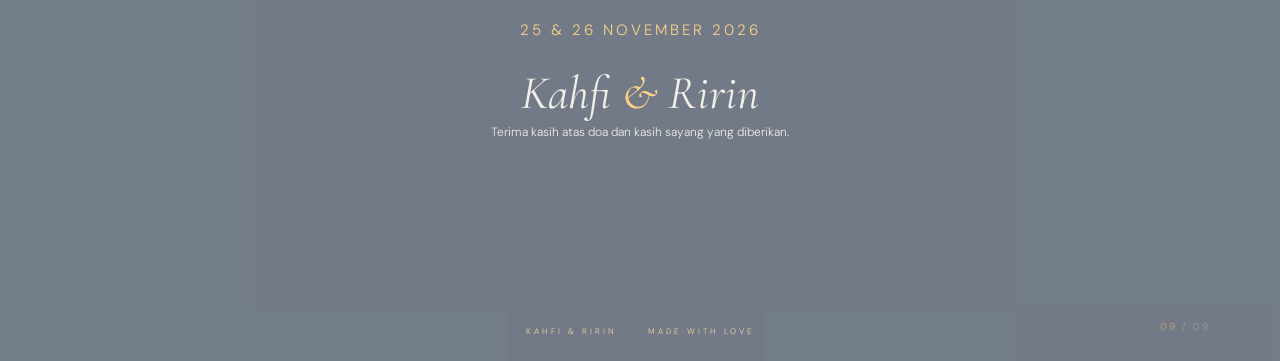
==== commit 437a8a31: "Update index.html" ====
--- a/index.html
+++ b/index.html
@@ -14,10 +14,12 @@
 </head>
 <body>
 
-  <!-- VIDEO GLOBAL -->
-  <video id="globalBackgroundVideo" class="global-video" autoplay muted loop playsinline preload="auto" aria-hidden="true">
-    <source src="images/video-background.webm" type="video/webm">
-  </video>
+  <!-- GLOBAL BACKGROUND SLIDESHOW -->
+<div id="globalBackgroundSlideshow" class="global-slideshow" aria-hidden="true">
+  <img id="slideshowImage1" class="slideshow-image active" alt="">
+  <img id="slideshowImage2" class="slideshow-image" alt="">
+  <div class="slideshow-overlay"></div>
+</div>
 
   <div class="loading" id="loading">
     <span class="monogram">K<span>&</span>R</span>
--- a/style.css
+++ b/style.css
@@ -228,32 +228,145 @@
 }
 .events .section-index{color:var(--gold)}
 
-/* STORY — HALAMAN 5 */
-.story{
-  background:#142238!important;color:#f1eee8;
-  padding:13vh 10vw 10vh;display:grid;
-  grid-template-columns:40% 60%;align-items:center
-}
-.story-head{padding-right:4vw}
-.story h2{font-size:clamp(55px,7vw,92px);color:#f0eee9}
-.story h2 em{color:var(--gold)!important}
-.story .body-copy{color:#e3e1dc}
-.story-gallery{position:relative;height:72vh;min-height:500px}
-.story-gallery figure{position:absolute;margin:0}
-.story-gallery img{filter:grayscale(0%)}
-.story-large{left:0;top:0;width:68%;height:75%}
-.story-small{
-  right:0;bottom:0;width:45%;height:45%;
-  border:8px solid var(--navy)
-}
-.story-gallery figcaption{
-  position:absolute;bottom:12px;left:12px;font-size:8px;
-  letter-spacing:3px;color:white;text-shadow:0 1px 4px #222
-}
-.story-quote{
-  position:absolute;right:0;top:14%;font:italic 24px/1.05 var(--serif);
-  color:#f0d89d;writing-mode:vertical-rl;
-  transform:rotate(180deg);letter-spacing:1px
+/* =====================================================
+   STORY — HALAMAN 5
+   ===================================================== */
+
+.story {
+  background: #142238;
+  color: #eeece7;
+  padding: 150px 8vw 100px;
+  min-height: 100vh;
+  position: relative;
+}
+
+.story-container {
+  width: 100%;
+  max-width: 1100px;
+  margin: 0 auto;
+}
+
+/* JUDUL STORY */
+
+.story-heading {
+  margin-bottom: 45px;
+}
+
+.story-eyebrow {
+  color: #c4a86b;
+  font-family: var(--sans);
+  font-size: 13px;
+  font-weight: 700;
+  letter-spacing: 3px;
+  margin-bottom: 55px;
+}
+
+.story-heading h2 {
+  font-family: var(--serif);
+  font-size: clamp(55px, 10vw, 100px);
+  line-height: .85;
+  font-weight: 500;
+  color: #eeece7;
+  margin: 0;
+}
+
+.story-heading h2 em {
+  display: block;
+  color: #c4a86b;
+  font-weight: 500;
+  margin-top: 10px;
+}
+
+/* GARIS EMAS */
+
+.story-divider {
+  display: flex;
+  align-items: center;
+  width: 42%;
+  margin: 45px auto 55px;
+}
+
+.story-divider::before,
+.story-divider::after {
+  content: "";
+  width: 9px;
+  height: 9px;
+  background: #c4a86b;
+  transform: rotate(45deg);
+  flex-shrink: 0;
+}
+
+.story-divider span {
+  height: 3px;
+  background: #c4a86b;
+  flex: 1;
+}
+
+/* BARIS CERITA */
+
+.story-row {
+  display: grid;
+  grid-template-columns: 1fr 1fr;
+  gap: 35px;
+  align-items: center;
+  margin-bottom: 30px;
+}
+
+.story-text {
+  font-family: var(--serif);
+  font-size: clamp(15px, 2vw, 22px);
+  line-height: 1.42;
+  color: #eeece7;
+  text-align: left;
+}
+
+.story-text p {
+  margin: 0 0 28px;
+}
+
+.story-text p:last-child {
+  margin-bottom: 0;
+}
+
+/* FOTO STORY */
+
+.story-photo {
+  width: 100%;
+  overflow: hidden;
+  border-radius: 15px;
+  aspect-ratio: 0.78 / 1;
+}
+
+.story-photo img {
+  display: block;
+  width: 100%;
+  height: 100%;
+  object-fit: cover;
+  object-position: center;
+  filter: grayscale(0%);
+}
+
+/* BARIS KEDUA */
+
+.story-row-reverse {
+  margin-top: 30px;
+}
+
+/* KALIMAT PENUTUP */
+
+.story-quote {
+  font-family: var(--serif);
+  font-size: clamp(17px, 2.5vw, 25px);
+  line-height: 1.5;
+  text-align: center;
+  color: #eeece7;
+  margin: 30px auto 0;
+  max-width: 850px;
+}
+
+.story-quote em {
+  color: #c4a86b;
+  font-style: italic;
 }
 
 /* GALLERY — HALAMAN 6 */
@@ -649,12 +762,55 @@
   .event-panel{padding:7vh 8vw 13vh}
   .event-panel h2{font-size:60px}
   .event-row h3{font-size:24px}
-
-  .story{grid-template-columns:1fr;padding:12vh 7vw 13vh;align-content:center}
-  .story-head{padding:0 0 25px}
-  .story h2{font-size:64px}
-  .story-gallery{height:48vh;min-height:350px}
-  .story-quote{font-size:18px}
+.story {
+  padding: 130px 7vw 80px;
+}
+
+.story-heading {
+  margin-bottom: 35px;
+}
+
+.story-eyebrow {
+  font-size: 11px;
+  letter-spacing: 2.5px;
+  margin-bottom: 45px;
+}
+
+.story-heading h2 {
+  font-size: clamp(48px, 12vw, 70px);
+}
+
+.story-divider {
+  width: 65%;
+  margin: 38px auto 45px;
+}
+
+.story-row {
+  grid-template-columns: 1fr 1fr;
+  gap: 15px;
+  margin-bottom: 25px;
+  align-items: center;
+}
+
+.story-text {
+  font-size: clamp(12px, 3.4vw, 16px);
+  line-height: 1.4;
+}
+
+.story-text p {
+  margin-bottom: 22px;
+}
+
+.story-photo {
+  border-radius: 12px;
+  aspect-ratio: 0.78 / 1;
+}
+
+.story-quote {
+  font-size: clamp(15px, 4vw, 19px);
+  line-height: 1.45;
+  margin-top: 25px;
+}
 
   .gallery{padding:12vh 5vw 13vh}
 
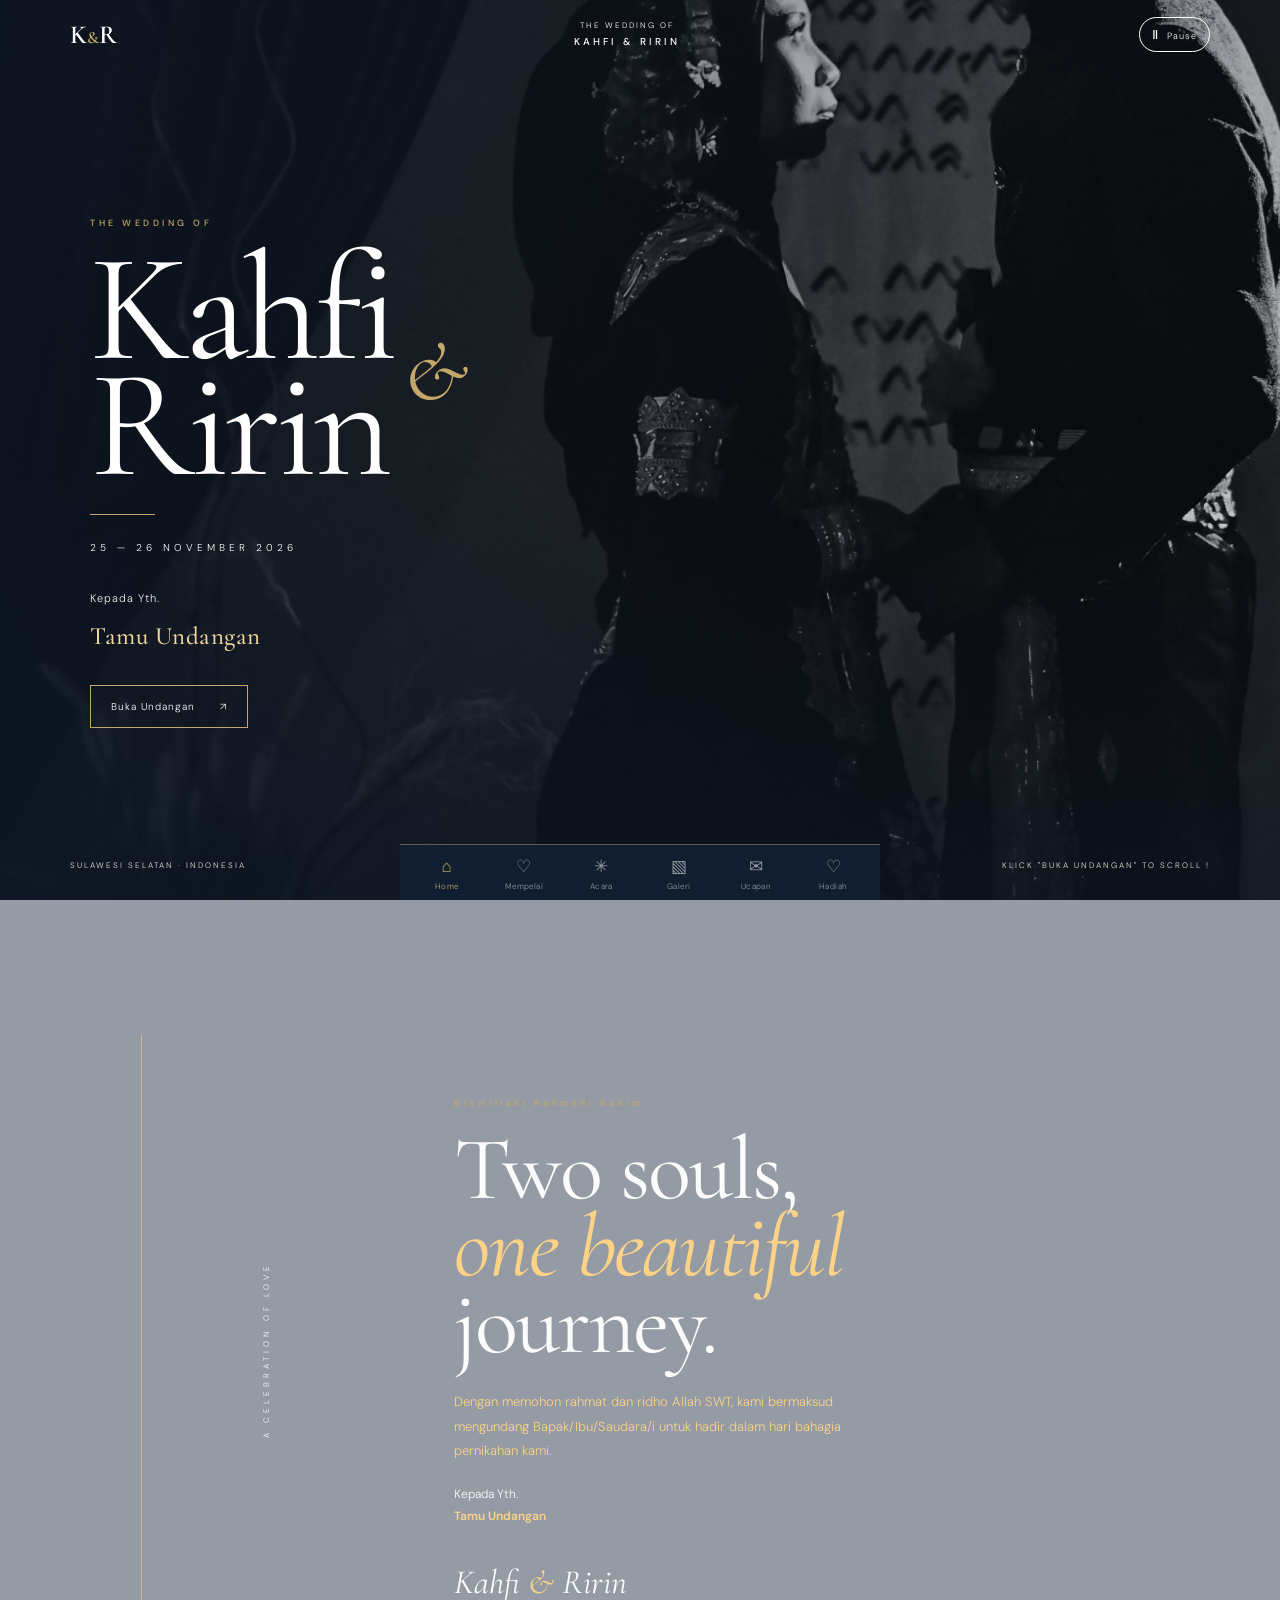
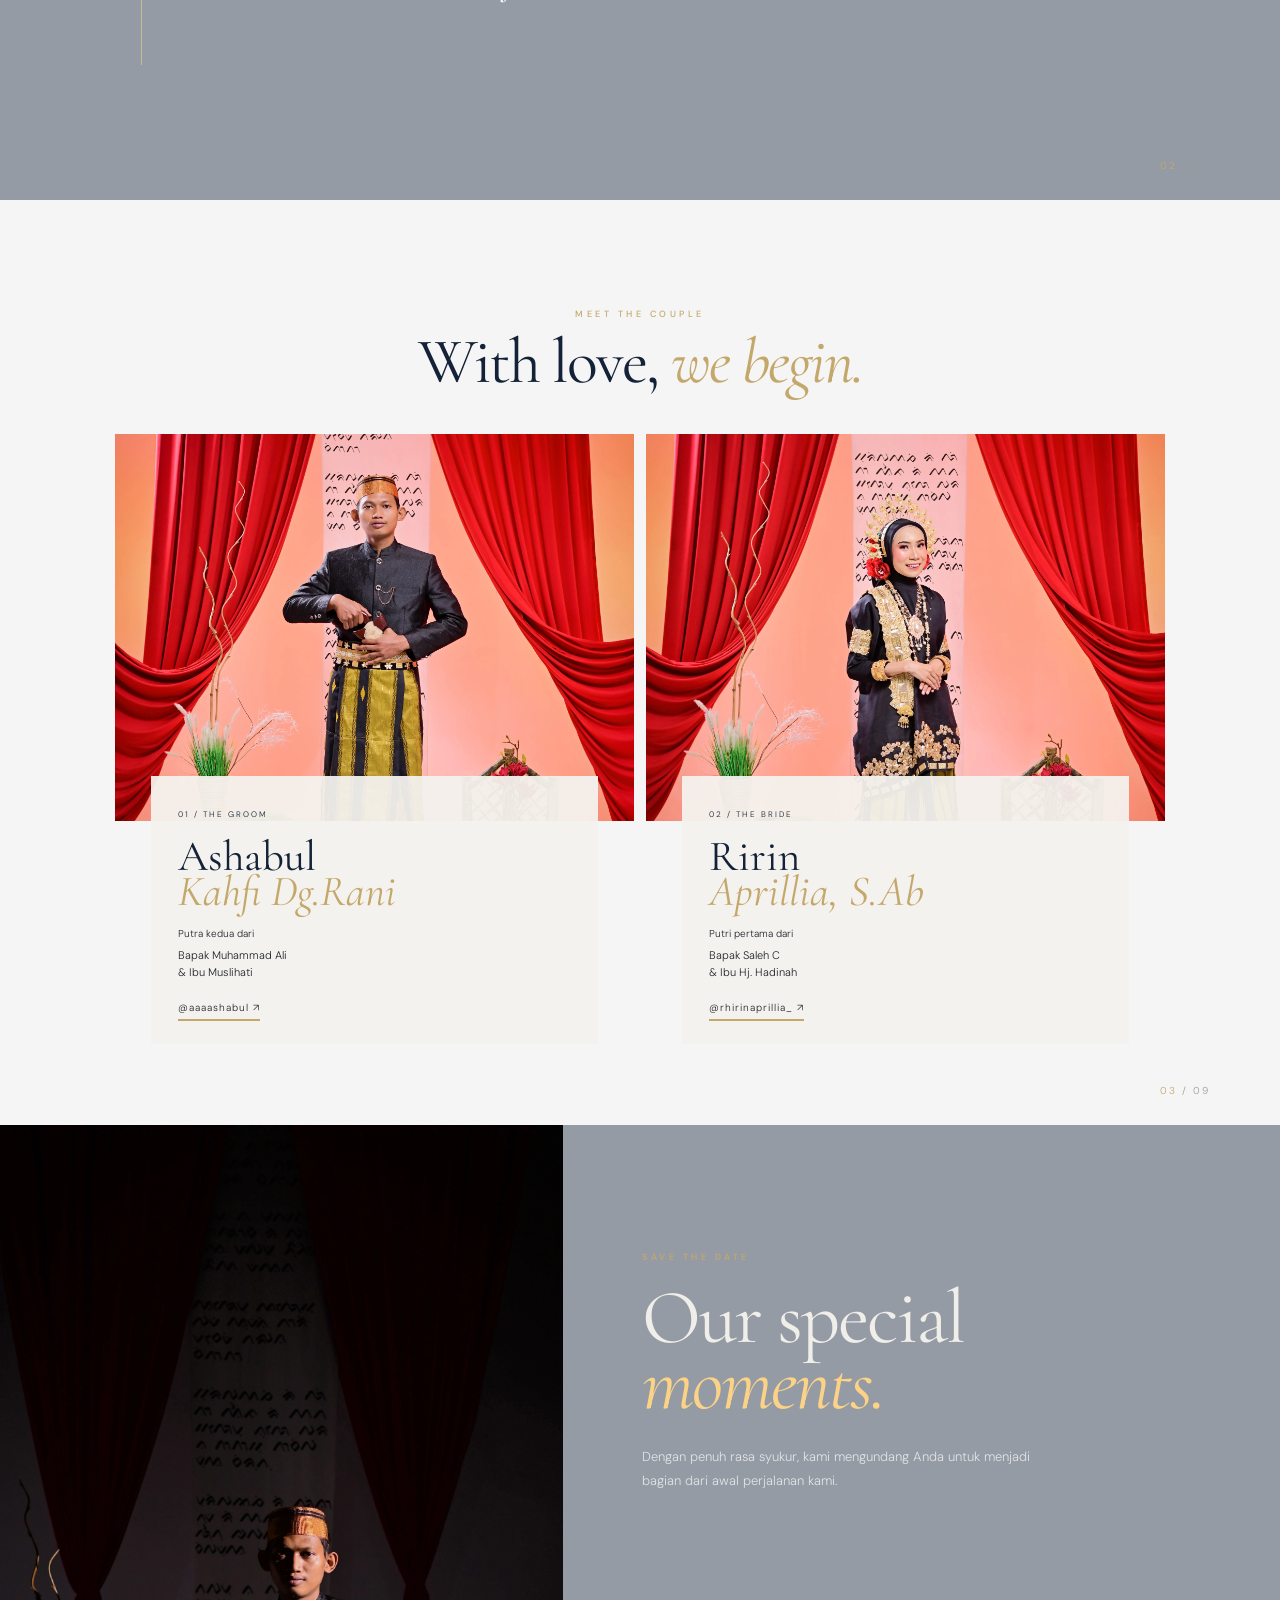
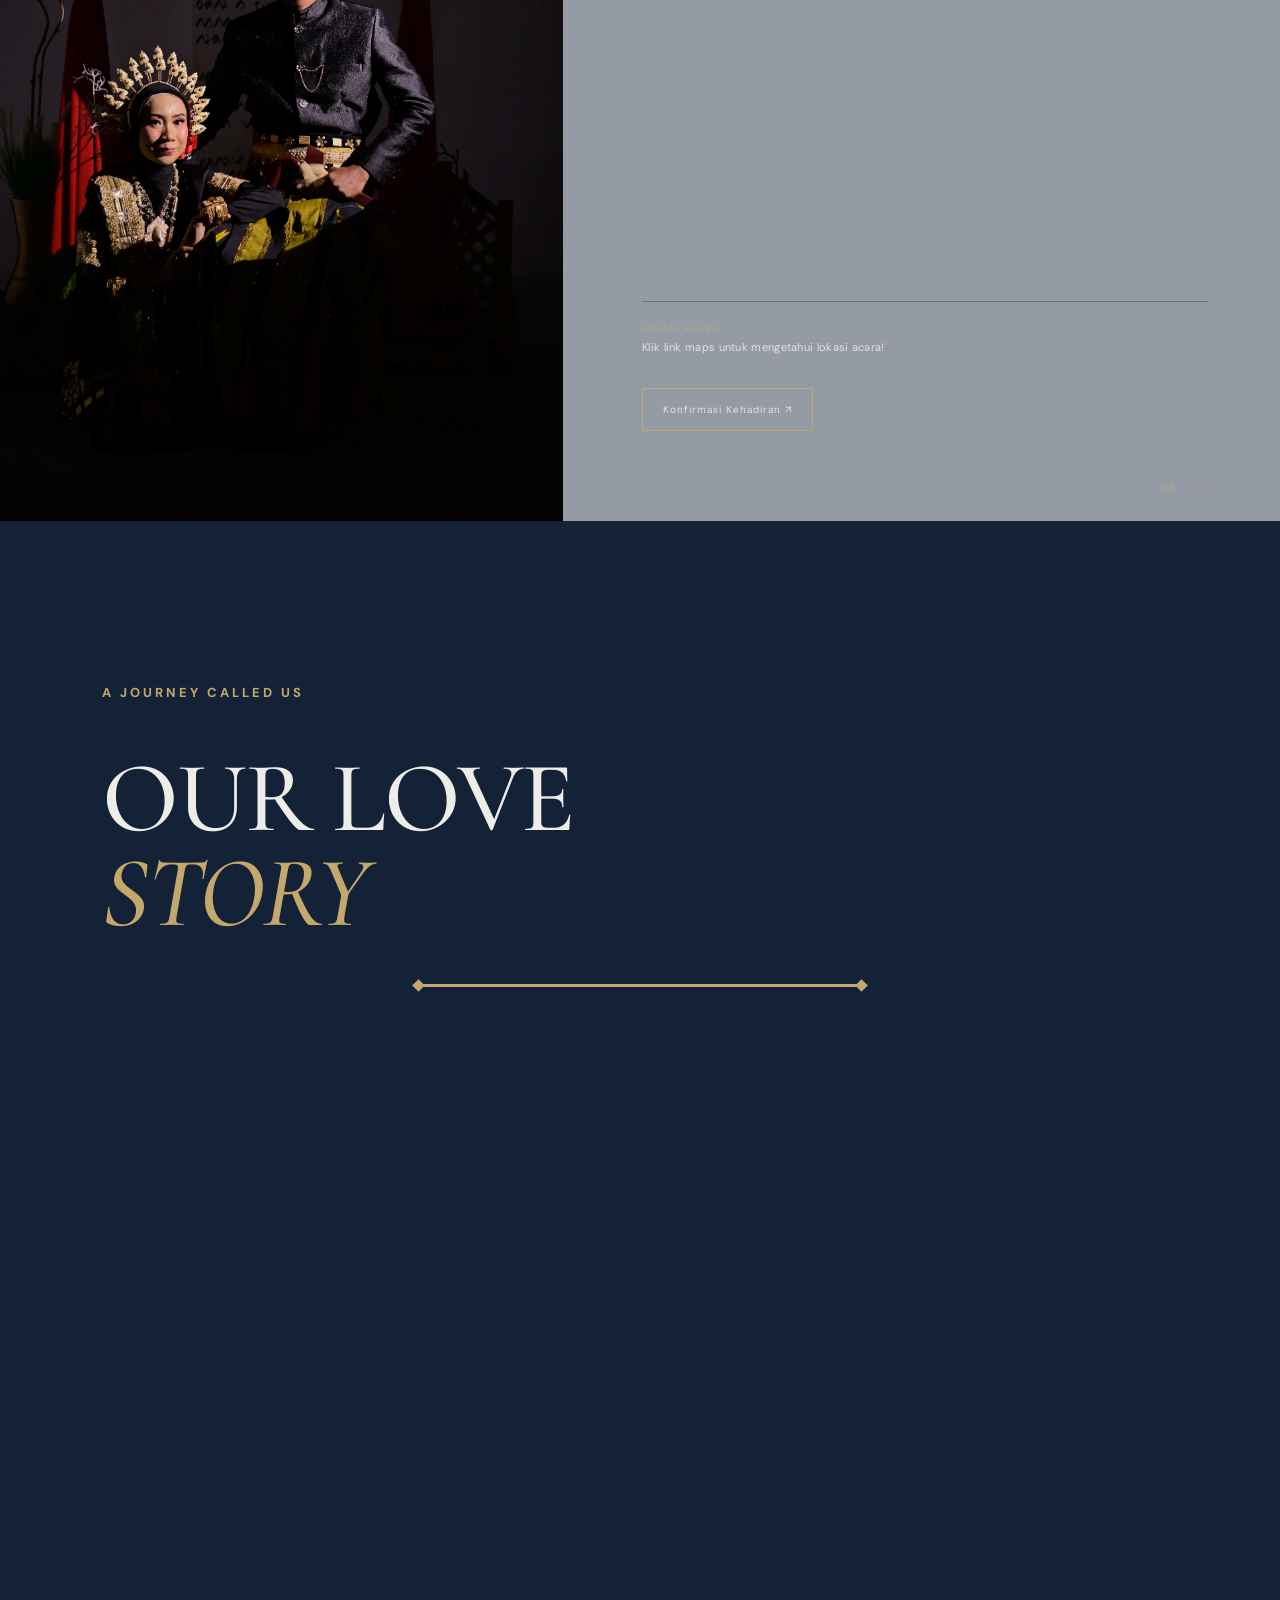
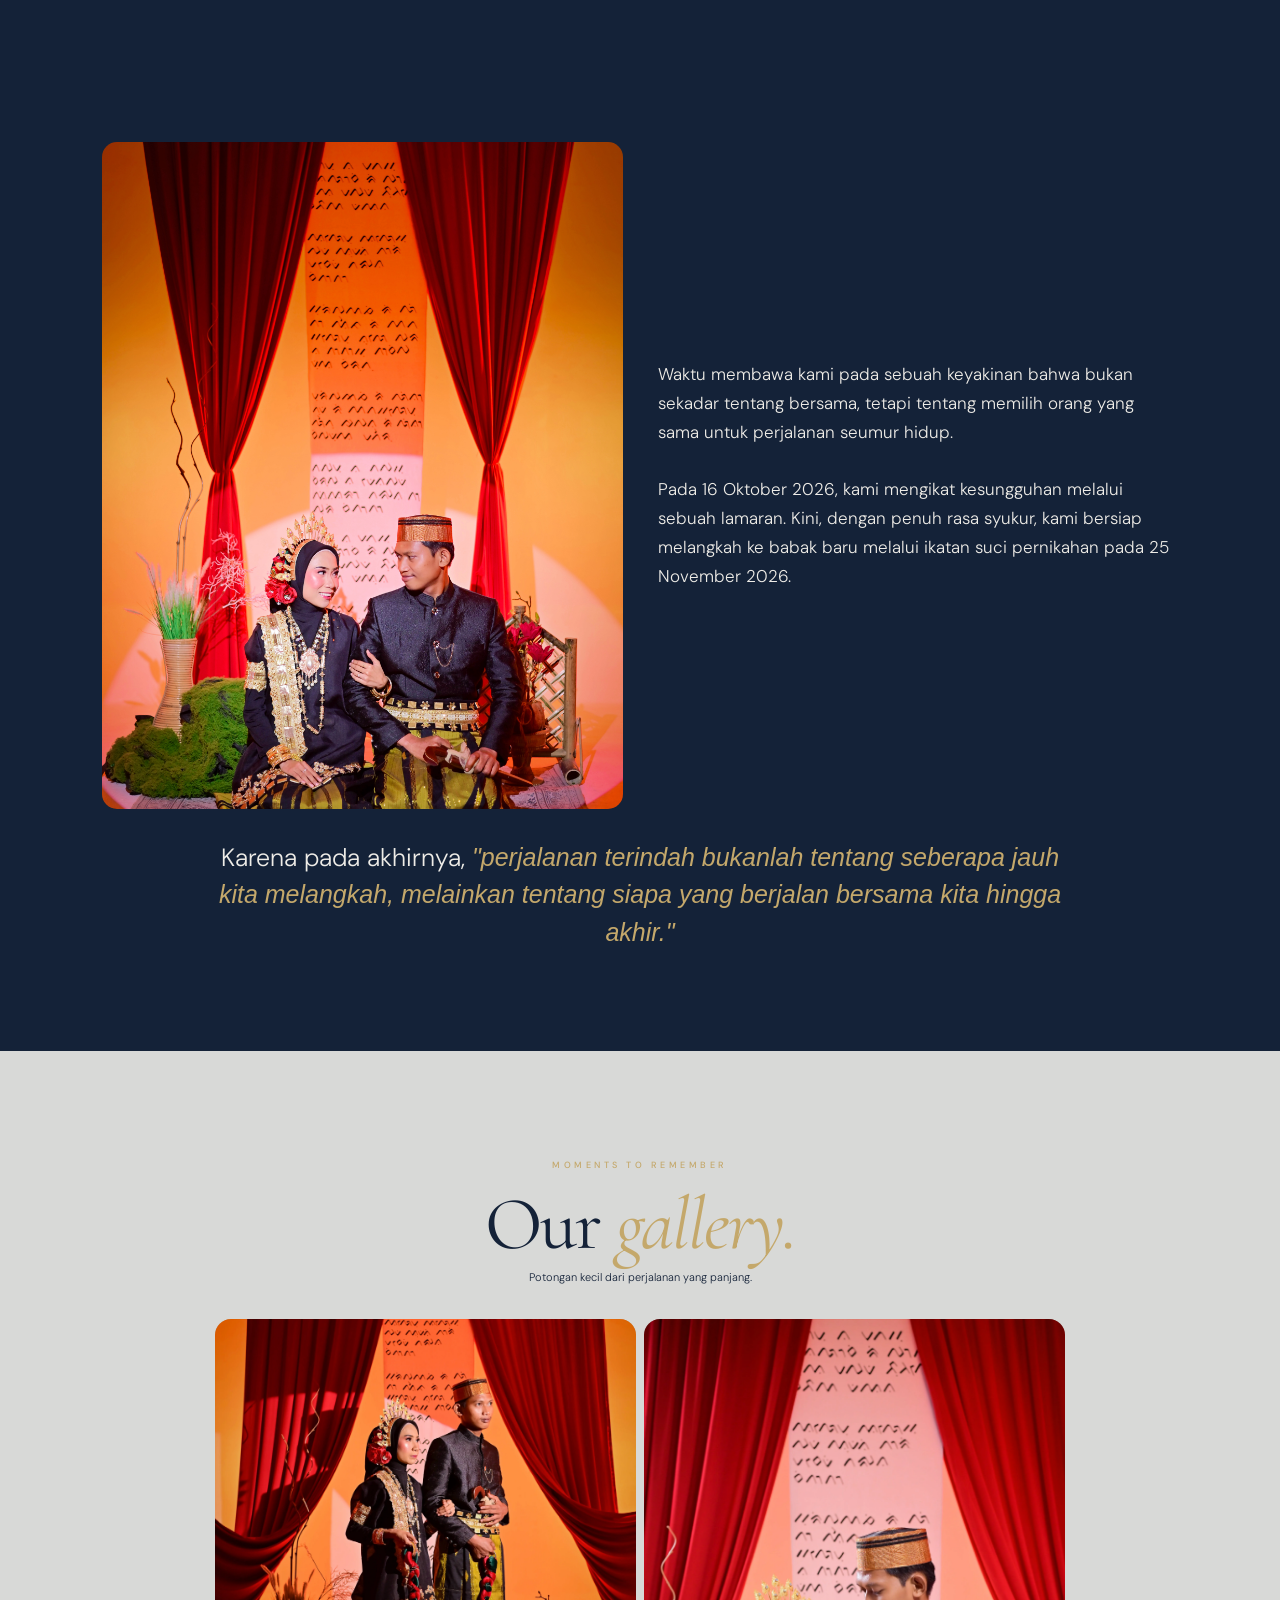
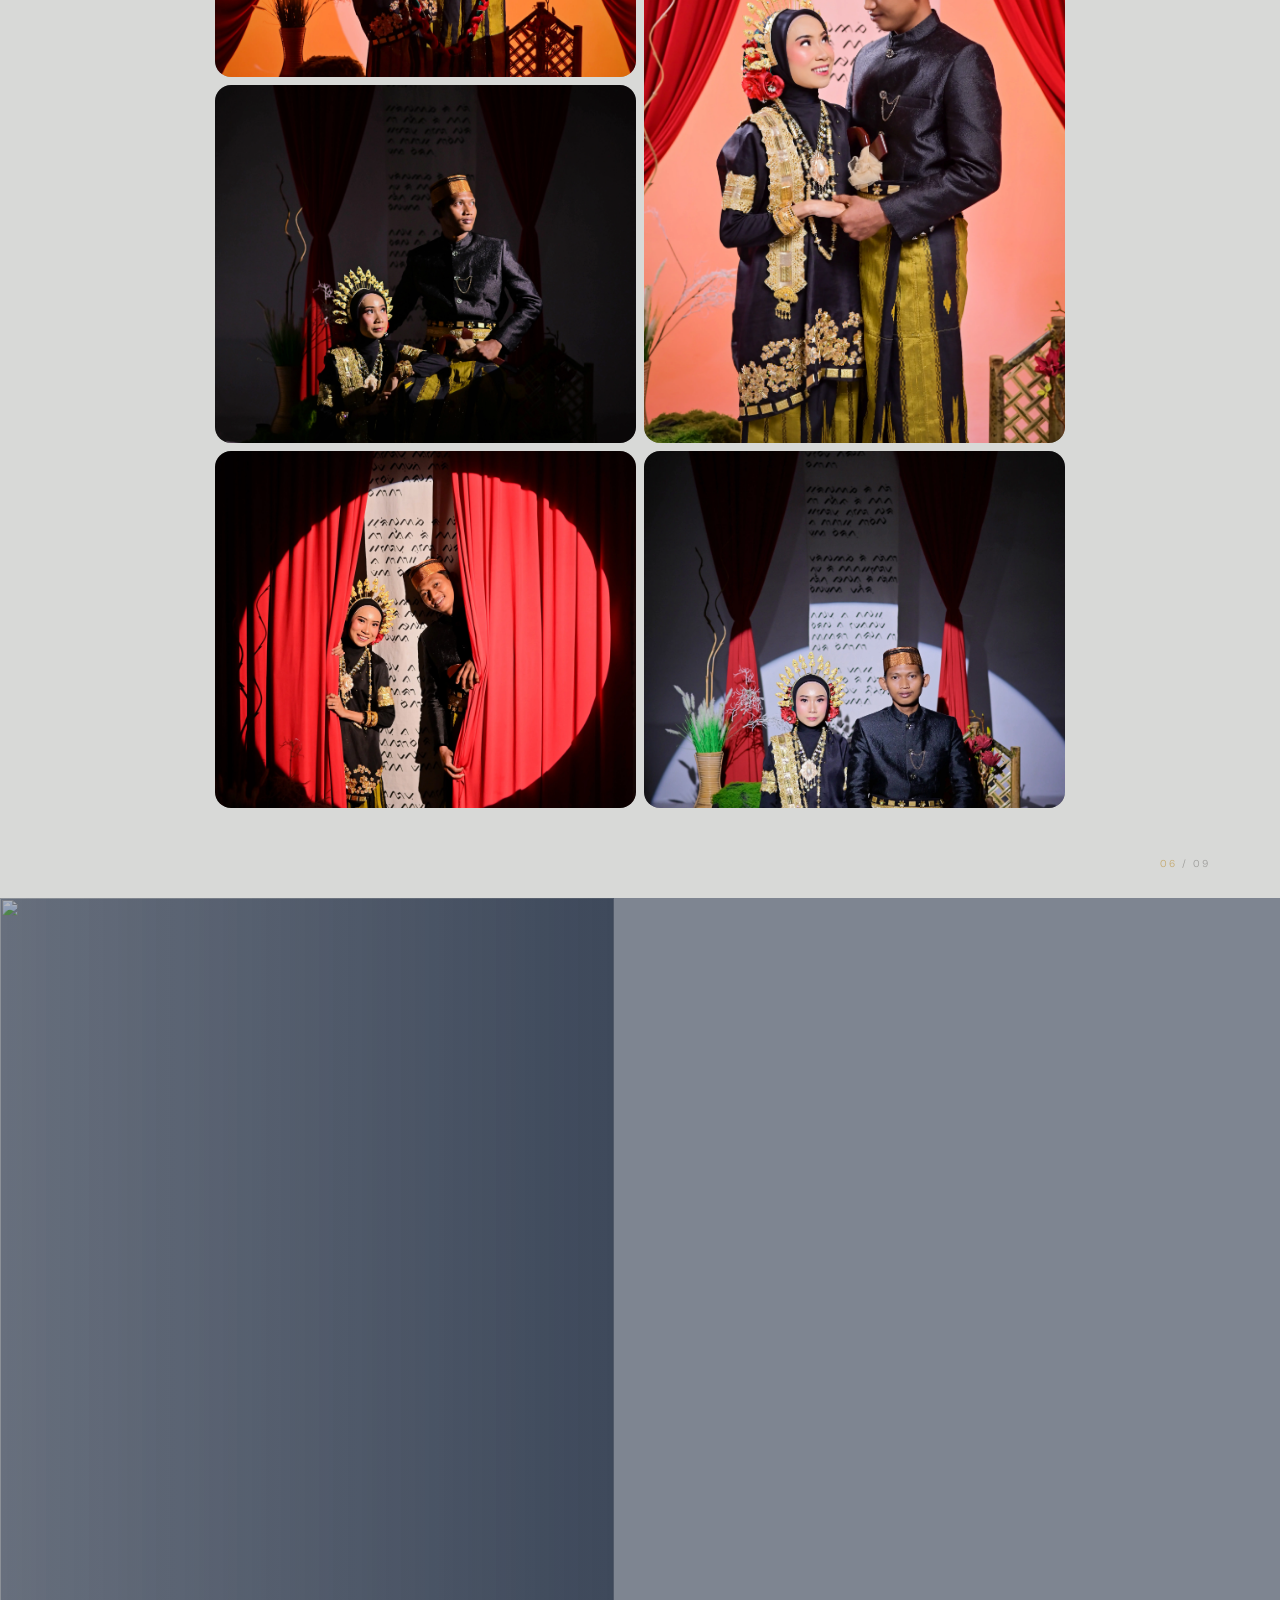
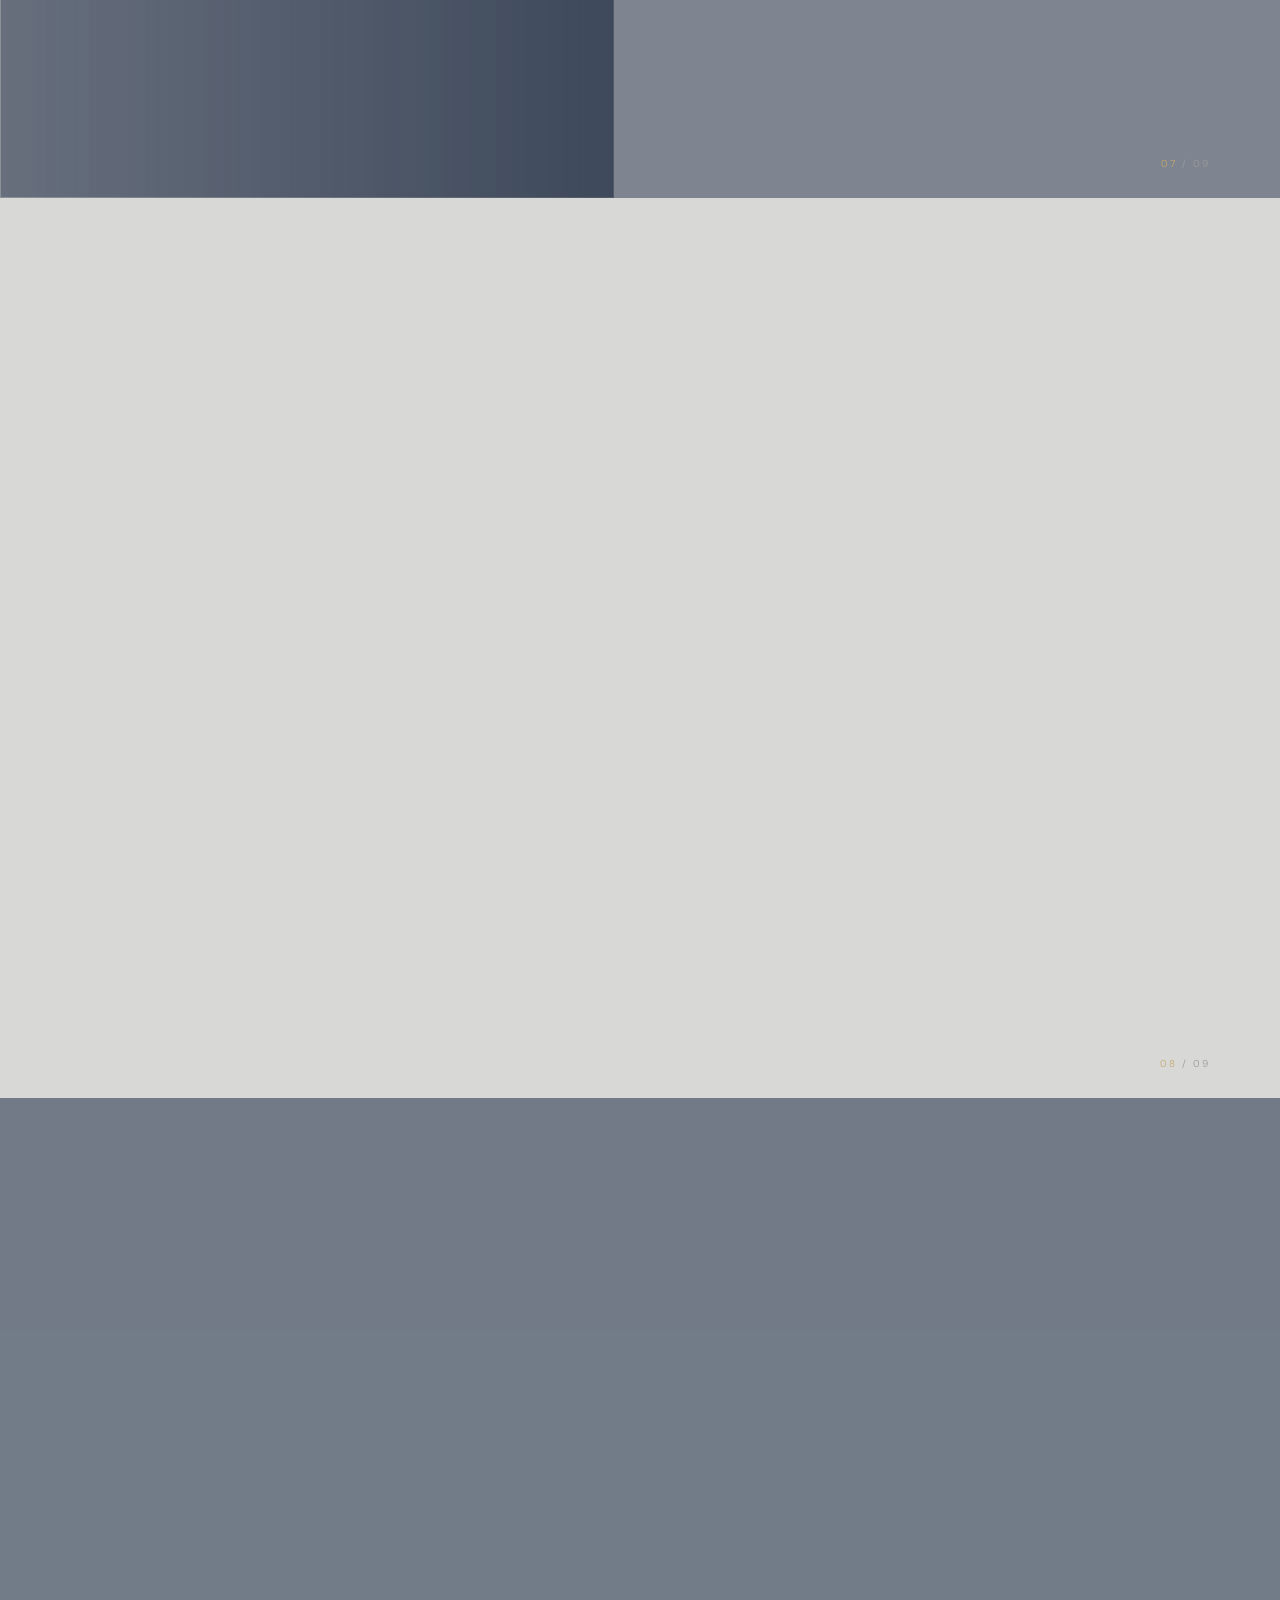
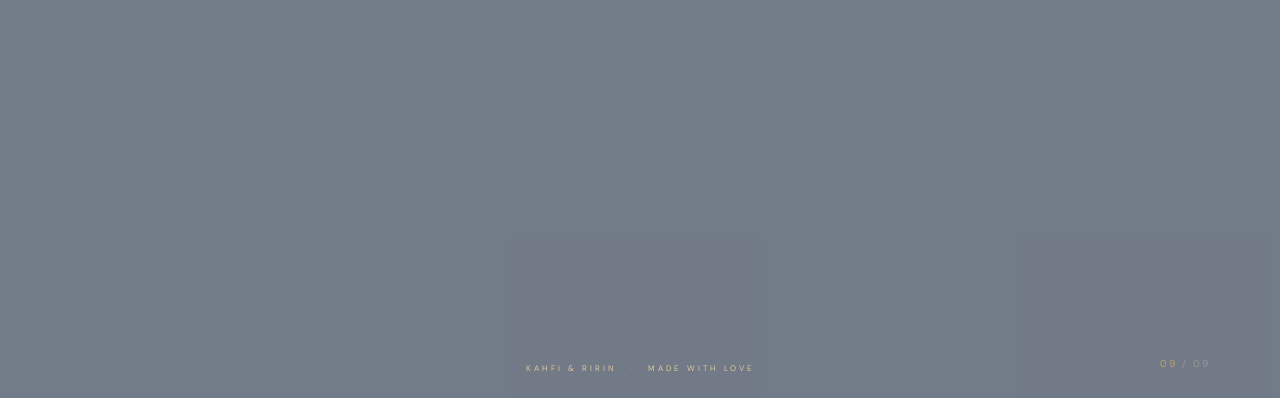
==== commit 0143b549: "Refactor loading screen in index.html Updated loading screen elements with new classes and structure" ====
--- a/index.html
+++ b/index.html
@@ -22,9 +22,20 @@
 </div>
 
   <div class="loading" id="loading">
+  <div class="loading-inner">
     <span class="monogram">K<span>&</span>R</span>
-    <small>THE WEDDING OF</small>
-  </div>
+
+    <small class="loading-label">THE WEDDING OF</small>
+
+    <h2 class="loading-names">KAHFI <span>&</span> RIRIN</h2>
+
+    <div class="loading-progress">
+      <span></span>
+    </div>
+
+    <p class="loading-status">MENYIAPKAN UNDANGAN</p>
+  </div>
+</div>
 
   <header class="topbar">
     <a class="brand" href="#cover">K<span>&</span>R</a>
--- a/style.css
+++ b/style.css
@@ -58,14 +58,49 @@
 }
 .music span{font-size:9px;letter-spacing:1px;margin-left:5px}
 
-/* GLOBAL VIDEO */
-.global-video{
-  position:fixed;inset:0;width:100%;height:100%;object-fit:cover;
-  object-position:center;z-index:-1;pointer-events:none;background:var(--navy)
+/* =====================================================
+   GLOBAL BACKGROUND SLIDESHOW
+   ===================================================== */
+
+.global-slideshow {
+  position: fixed;
+  inset: 0;
+  width: 100%;
+  height: 100%;
+  overflow: hidden;
+  z-index: 0;
+  pointer-events: none;
+  background: #142238;
+}
+
+.slideshow-image {
+  position: absolute;
+  inset: 0;
+  width: 100%;
+  height: 100%;
+  object-fit: cover;
+  object-position: center;
+  opacity: 0;
+  transform: scale(1.08);
+  transition:
+    opacity 1.8s ease-in-out,
+    transform 7s ease-in-out;
+}
+
+.slideshow-image.active {
+  opacity: 1;
+  transform: scale(1);
+}
+
+.slideshow-overlay {
+  position: absolute;
+  inset: 0;
+  background: rgba(10, 20, 35, .48);
 }
 
 /* GENERAL PAGE */
 .page{
+   z-index: 0;
   min-height:100svh;position:relative;overflow:hidden;
   scroll-snap-align:start;isolation:isolate
 }
@@ -313,9 +348,9 @@
 }
 
 .story-text {
-  font-family: var(--serif);
-  font-size: clamp(15px, 2vw, 22px);
-  line-height: 1.42;
+  font-family: var(--sans);
+  font-size: clamp(13px, 1.5vw, 17px);
+  line-height: 1.7;
   color: #eeece7;
   text-align: left;
 }
@@ -334,9 +369,29 @@
   width: 100%;
   overflow: hidden;
   border-radius: 15px;
-  aspect-ratio: 0.78 / 1;
-}
-
+  aspect-ratio: .78 / 1;
+  opacity: 0;
+  transform: translateX(100px);
+  transition:
+    opacity 1s ease,
+    transform 1.2s cubic-bezier(.22, 1, .36, 1);
+}
+
+
+/* FOTO STORY MASUK DARI SAMPING */
+.story-row:not(.story-row-reverse) .story-photo {
+  transform: translateX(100px);
+}
+
+.story-row-reverse .story-photo {
+  transform: translateX(-100px);
+}
+
+/* SAAT FOTO MULAI TERLIHAT */
+.story-row.in-view .story-photo {
+  opacity: 1;
+  transform: translateX(0);
+}
 .story-photo img {
   display: block;
   width: 100%;
@@ -355,7 +410,7 @@
 /* KALIMAT PENUTUP */
 
 .story-quote {
-  font-family: var(--serif);
+  font-family: var(--sans);
   font-size: clamp(17px, 2.5vw, 25px);
   line-height: 1.5;
   text-align: center;
@@ -435,6 +490,36 @@
 
 .gallery-grid figure:hover img{
   transform:scale(1.05);
+}
+
+/* ANIMASI FOTO GALERI */
+.gallery-grid img {
+  opacity: 0;
+  transform: translateY(45px);
+  transition:
+    opacity 1s ease,
+    transform 1.2s cubic-bezier(.22, 1, .36, 1);
+}
+
+.gallery-grid.in-view img {
+  opacity: 1;
+  transform: translateY(0);
+}
+
+.gallery-grid img:nth-child(2) {
+  transition-delay: .15s;
+}
+
+.gallery-grid img:nth-child(3) {
+  transition-delay: .3s;
+}
+
+.gallery-grid img:nth-child(4) {
+  transition-delay: .45s;
+}
+
+.gallery-grid img:nth-child(5) {
+  transition-delay: .6s;
 }
 
 /* WISHES / RSVP — HALAMAN 7 */
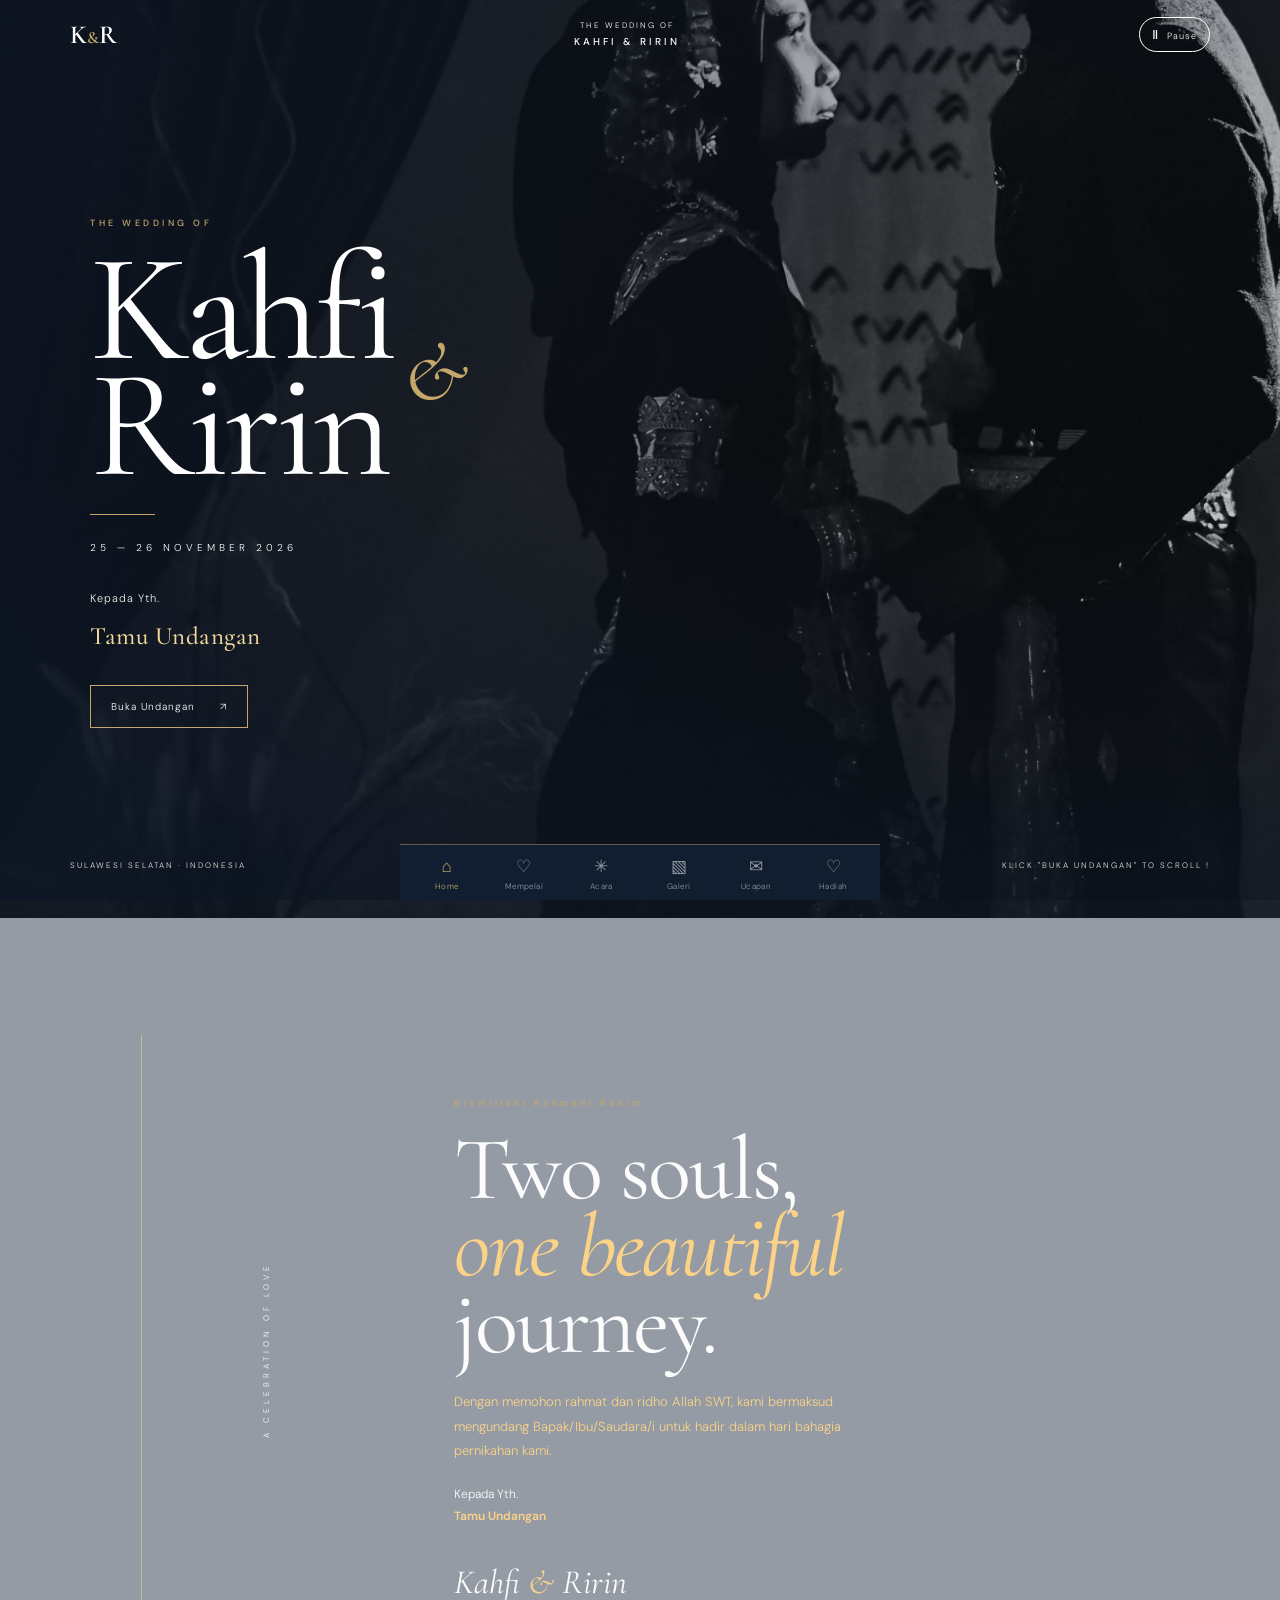
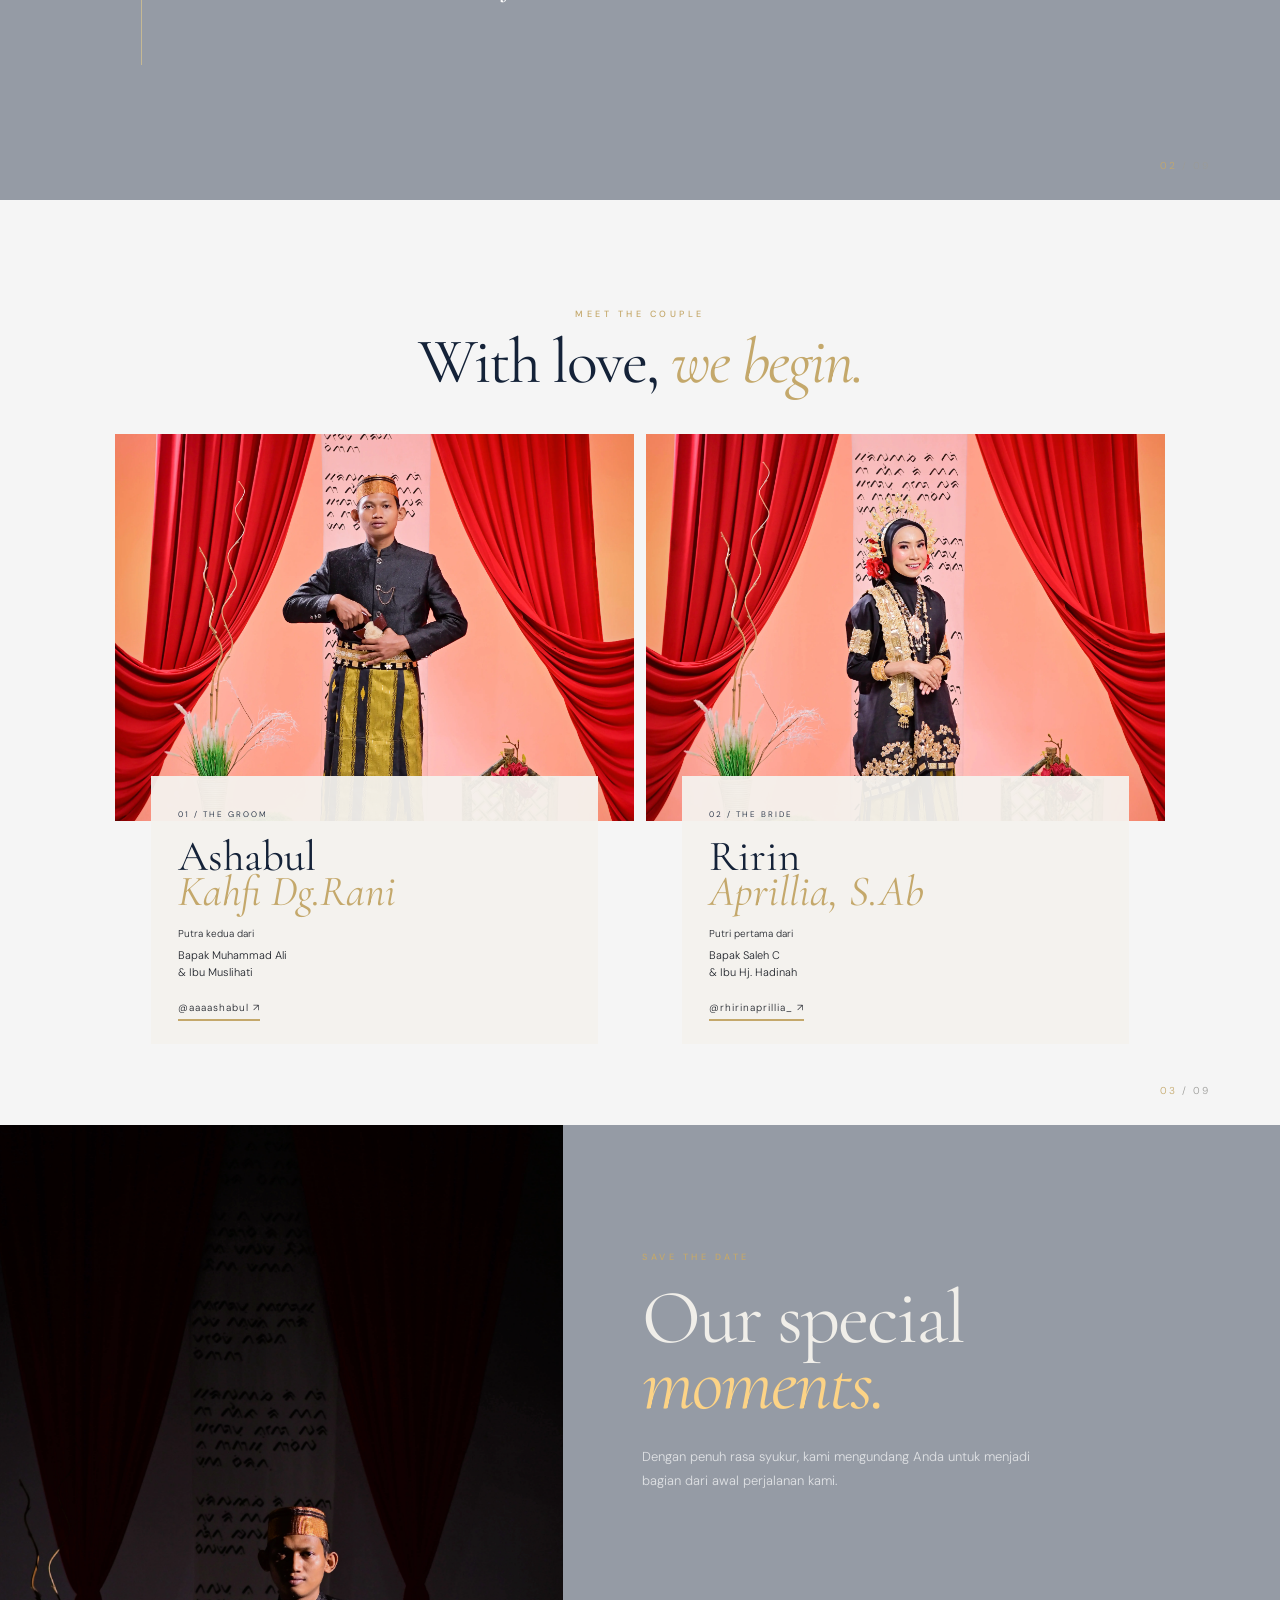
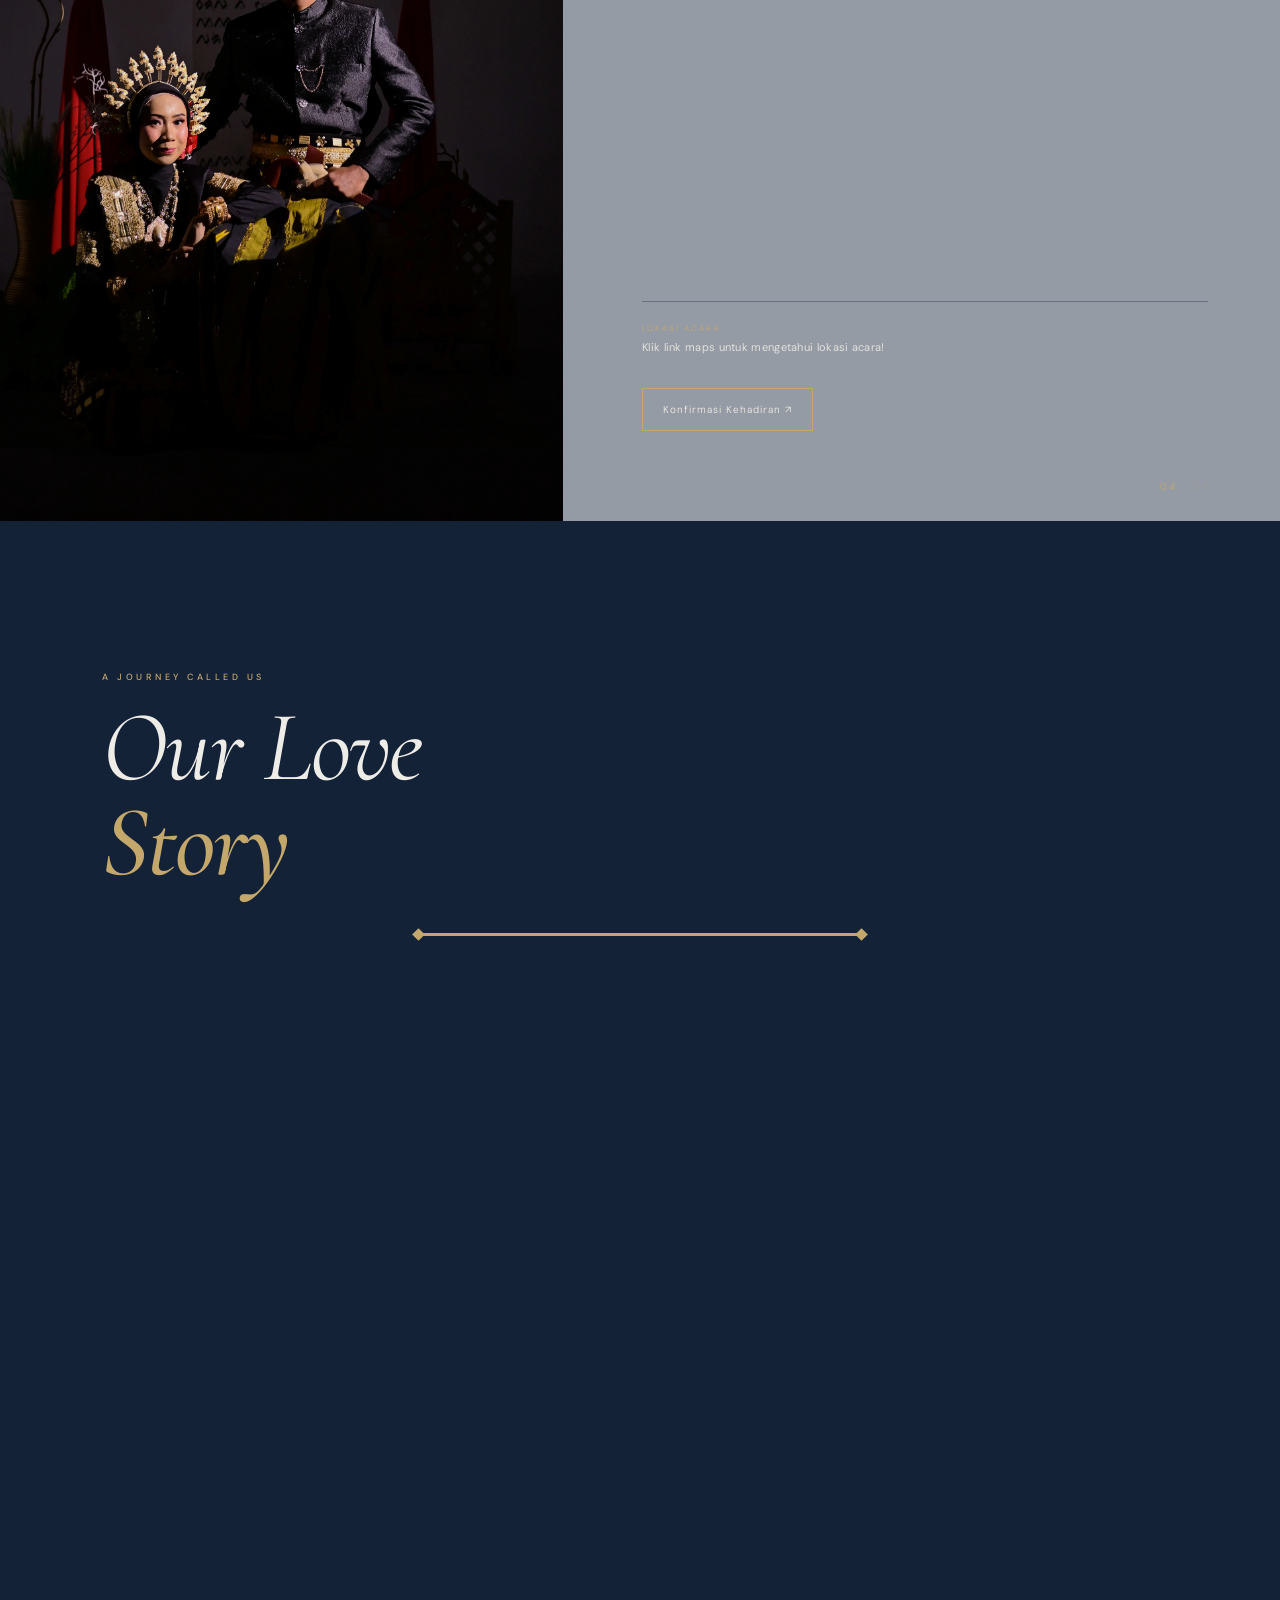
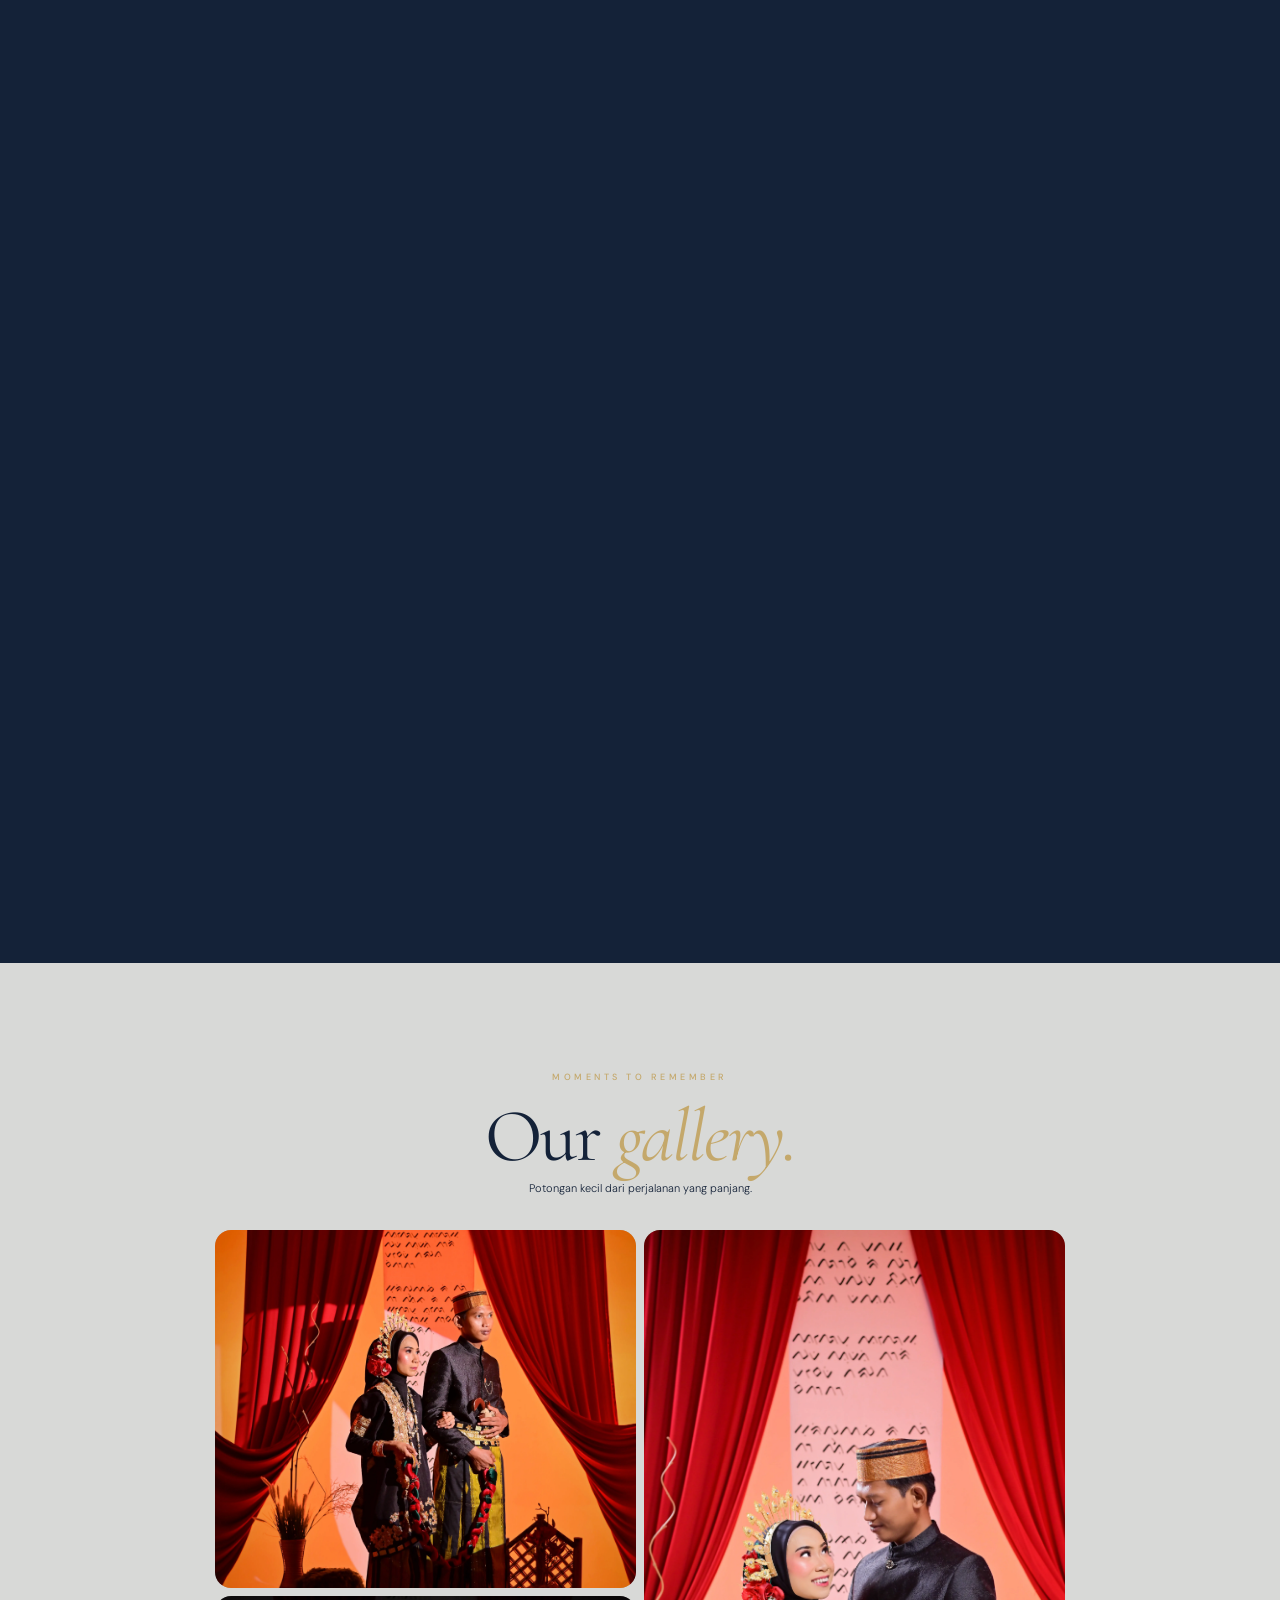
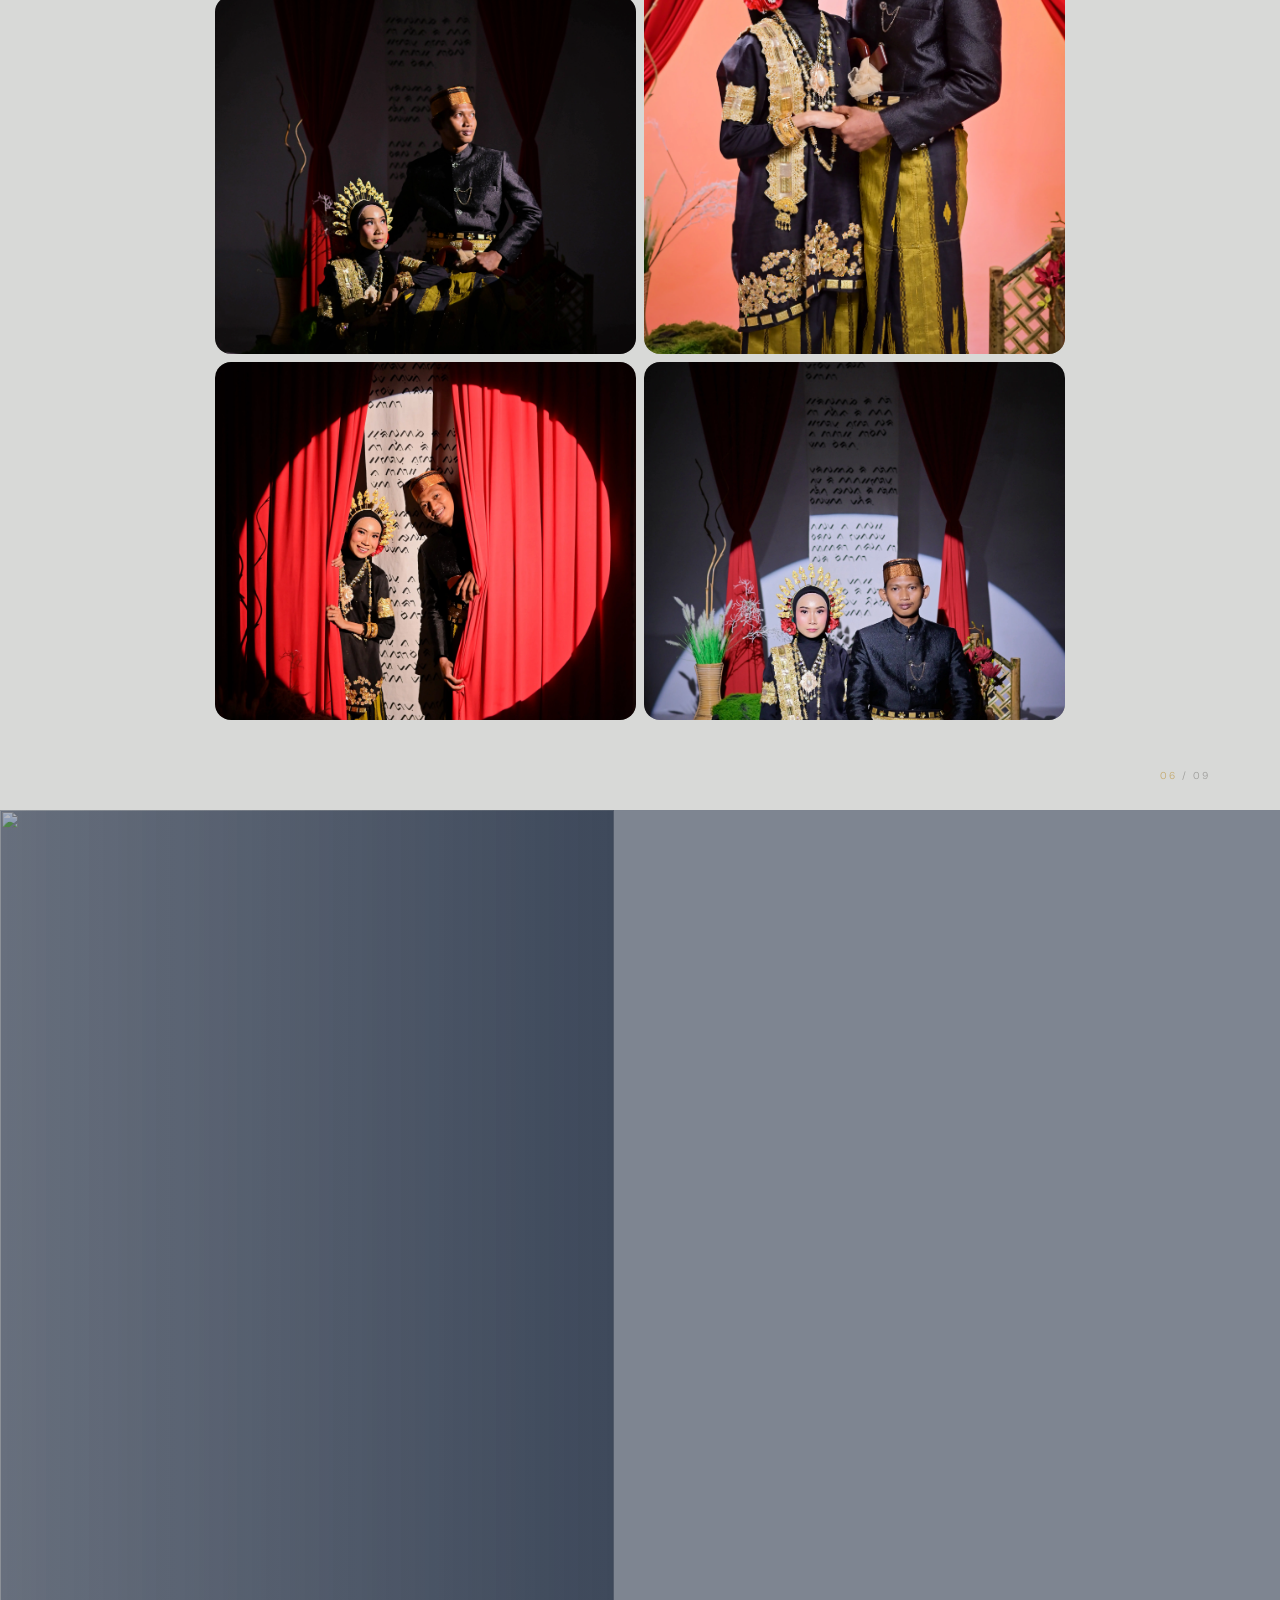
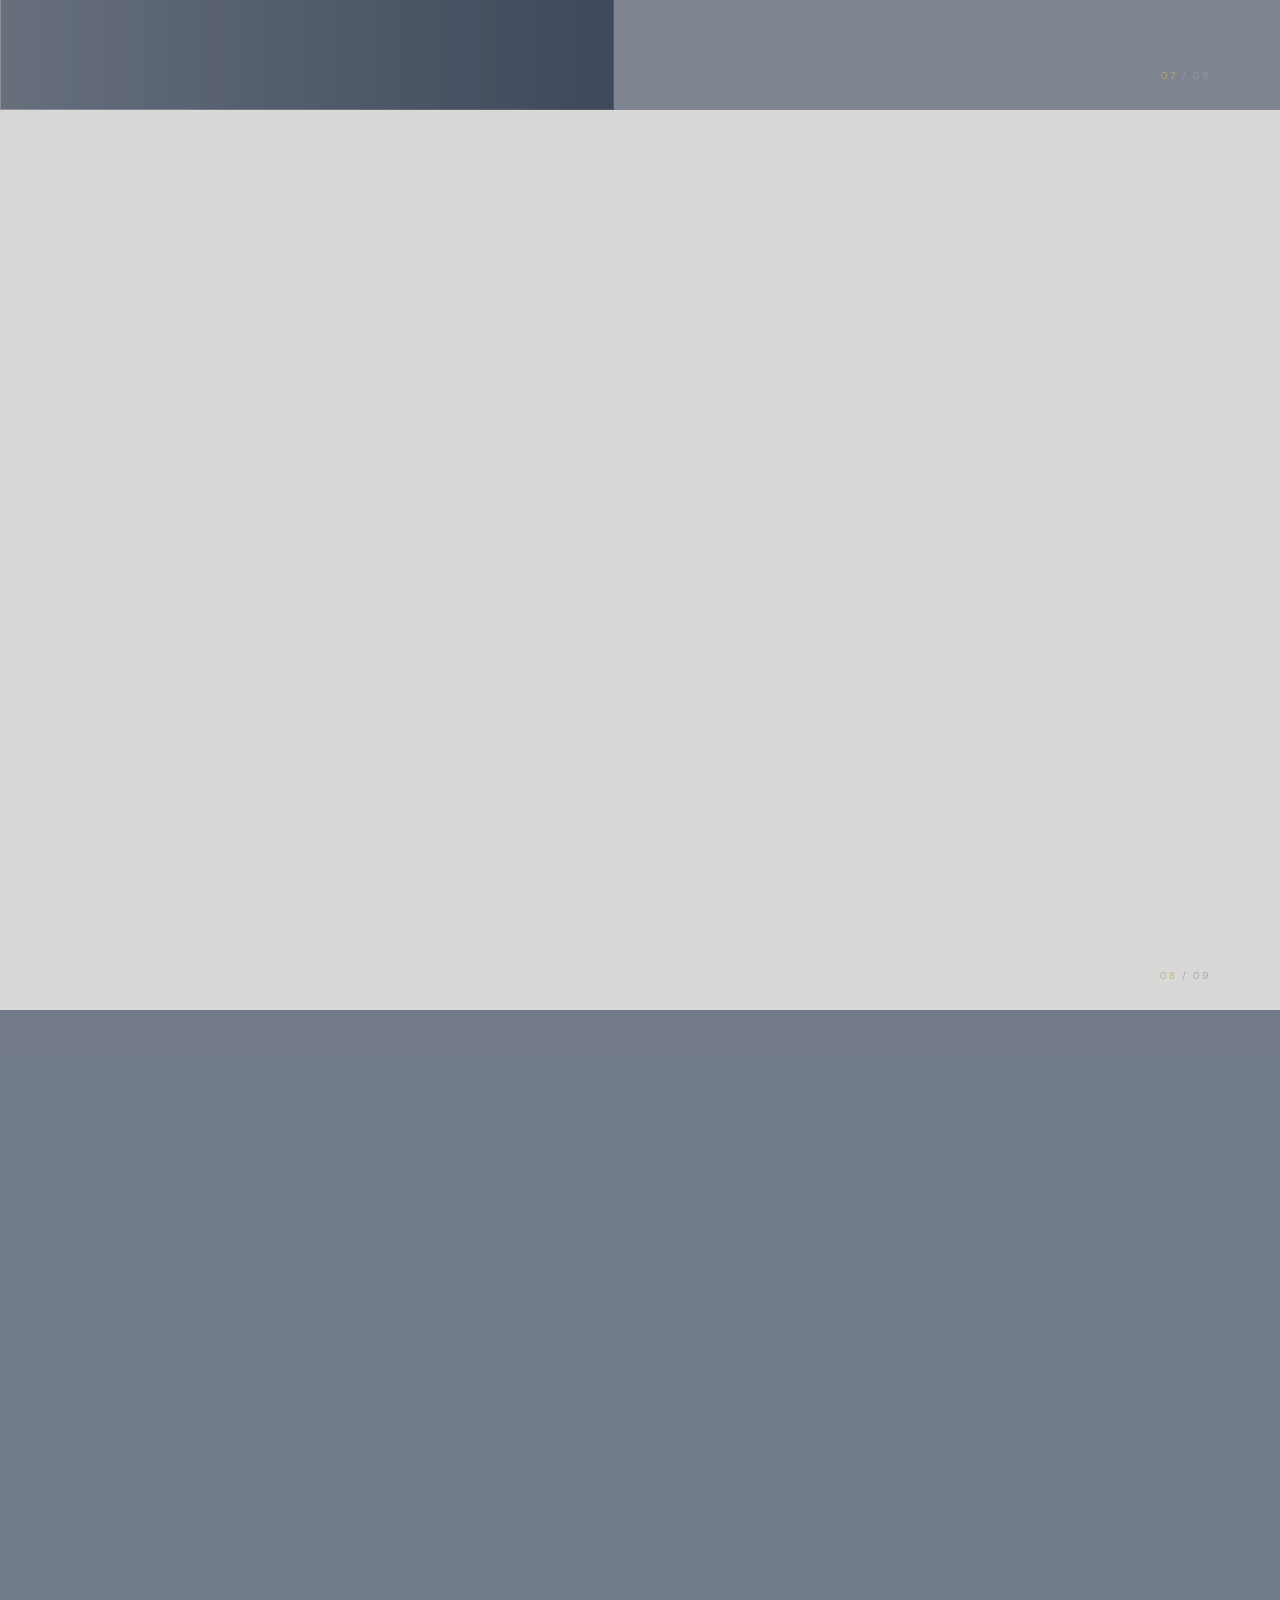
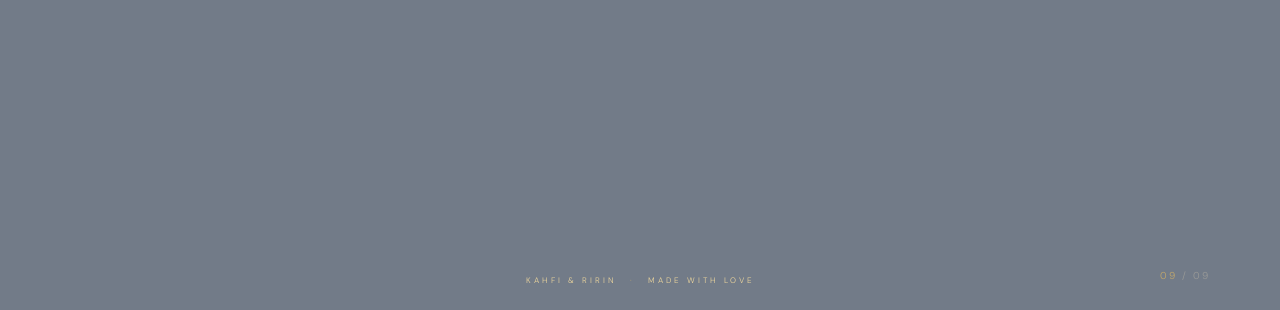
==== commit e85a848d: "Update index.html" ====
--- a/index.html
+++ b/index.html
@@ -207,11 +207,11 @@
 
     <!-- JUDUL -->
     <div class="story-heading">
-      <p class="story-eyebrow">A JOURNEY CALLED US</p>
+      <p class="eyebrow">A JOURNEY CALLED US</p>
 
       <h2>
-        OUR LOVE
-        <em>STORY</em>
+        Our Love
+        <em>Story</em>
       </h2>
 
       <div class="story-divider">
--- a/style.css
+++ b/style.css
@@ -18,7 +18,7 @@
 }
 
 *{box-sizing:border-box}
-html{scroll-behavior:smooth;scroll-snap-type:y proximity}
+html{scroll-behavior:smooth}
 body{
   margin:0;
   background:transparent;
@@ -30,16 +30,102 @@
 button,a{font:inherit}
 a{color:inherit;text-decoration:none}
 
-/* LOADING */
-.loading{
-  position:fixed;inset:0;background:var(--navy);z-index:100;
-  display:flex;flex-direction:column;align-items:center;justify-content:center;
-  color:#eee;gap:12px;transition:opacity .8s,visibility .8s
-}
-.loading.done{opacity:0;visibility:hidden}
-.monogram{font:500 52px var(--serif);letter-spacing:-5px}
-.monogram span{font-size:24px;color:var(--gold);padding:0 5px}
-.loading small{font-size:8px;letter-spacing:4px}
+/* LOADING SCREEN */
+.loading {
+  position: fixed;
+  inset: 0;
+  background: var(--navy);
+  z-index: 1000;
+  display: flex;
+  align-items: center;
+  justify-content: center;
+  color: #eee;
+  text-align: center;
+  opacity: 1;
+  visibility: visible;
+  transition: opacity .9s ease, visibility .9s ease;
+}
+
+.loading.done {
+  opacity: 0;
+  visibility: hidden;
+  pointer-events: none;
+}
+
+.loading-inner {
+  width: min(300px, 80vw);
+  display: flex;
+  flex-direction: column;
+  align-items: center;
+}
+
+.monogram {
+  font: 500 65px var(--serif);
+  letter-spacing: -6px;
+  color: #f5f1e8;
+  animation: loaderFade 1.5s ease-in-out infinite alternate;
+}
+
+.monogram span {
+  font-size: 30px;
+  color: var(--gold);
+  padding: 0 5px;
+}
+
+.loading-label {
+  font: 500 9px var(--sans);
+  letter-spacing: 4px;
+  margin-top: 12px;
+  color: #d8d8d5;
+}
+
+.loading-names {
+  font: 400 22px var(--serif);
+  letter-spacing: 3px;
+  color: #f5f1e8;
+  margin: 20px 0 30px;
+}
+
+.loading-names span {
+  color: var(--gold);
+}
+
+.loading-progress {
+  width: 100%;
+  height: 2px;
+  background: rgba(255,255,255,.18);
+  overflow: hidden;
+}
+
+.loading-progress span {
+  display: block;
+  width: 35%;
+  height: 100%;
+  background: var(--gold);
+  animation: loadingMove 1.5s ease-in-out infinite;
+}
+
+.loading-status {
+  font: 500 8px var(--sans);
+  letter-spacing: 2.5px;
+  color: var(--gold);
+  margin-top: 17px;
+  animation: loaderFade 1.2s ease-in-out infinite alternate;
+}
+
+@keyframes loadingMove {
+  0% {
+    transform: translateX(-110%);
+  }
+  100% {
+    transform: translateX(310%);
+  }
+}
+
+@keyframes loaderFade {
+  from { opacity: .55; }
+  to { opacity: 1; }
+}
 
 /* HEADER */
 .topbar{
@@ -100,9 +186,11 @@
 
 /* GENERAL PAGE */
 .page{
-   z-index: 0;
-  min-height:100svh;position:relative;overflow:hidden;
-  scroll-snap-align:start;isolation:isolate
+  z-index:0;
+  min-height:100svh;
+  position:relative;
+  overflow:visible;
+  isolation:isolate;
 }
 .eyebrow{
   font-size:9px;letter-spacing:3.5px;font-weight:500;
@@ -298,9 +386,10 @@
 
 .story-heading h2 {
   font-family: var(--serif);
+  font-style: italic;
   font-size: clamp(55px, 10vw, 100px);
   line-height: .85;
-  font-weight: 500;
+  font-weight: 400;
   color: #eeece7;
   margin: 0;
 }
@@ -410,7 +499,8 @@
 /* KALIMAT PENUTUP */
 
 .story-quote {
-  font-family: var(--sans);
+  font-family: var(--serif);
+  font-style: italic;
   font-size: clamp(17px, 2.5vw, 25px);
   line-height: 1.5;
   text-align: center;
@@ -506,20 +596,24 @@
   transform: translateY(0);
 }
 
-.gallery-grid img:nth-child(2) {
-  transition-delay: .15s;
-}
-
-.gallery-grid img:nth-child(3) {
-  transition-delay: .3s;
-}
-
-.gallery-grid img:nth-child(4) {
-  transition-delay: .45s;
-}
-
-.gallery-grid img:nth-child(5) {
-  transition-delay: .6s;
+.gallery-grid.in-view img:nth-child(1) {
+  transition-delay: 0s;
+}
+
+.gallery-grid.in-view img:nth-child(2) {
+  transition-delay: .25s;
+}
+
+.gallery-grid.in-view img:nth-child(3) {
+  transition-delay: .5s;
+}
+
+.gallery-grid.in-view img:nth-child(4) {
+  transition-delay: .75s;
+}
+
+.gallery-grid.in-view img:nth-child(5) {
+  transition-delay: 1s;
 }
 
 /* WISHES / RSVP — HALAMAN 7 */
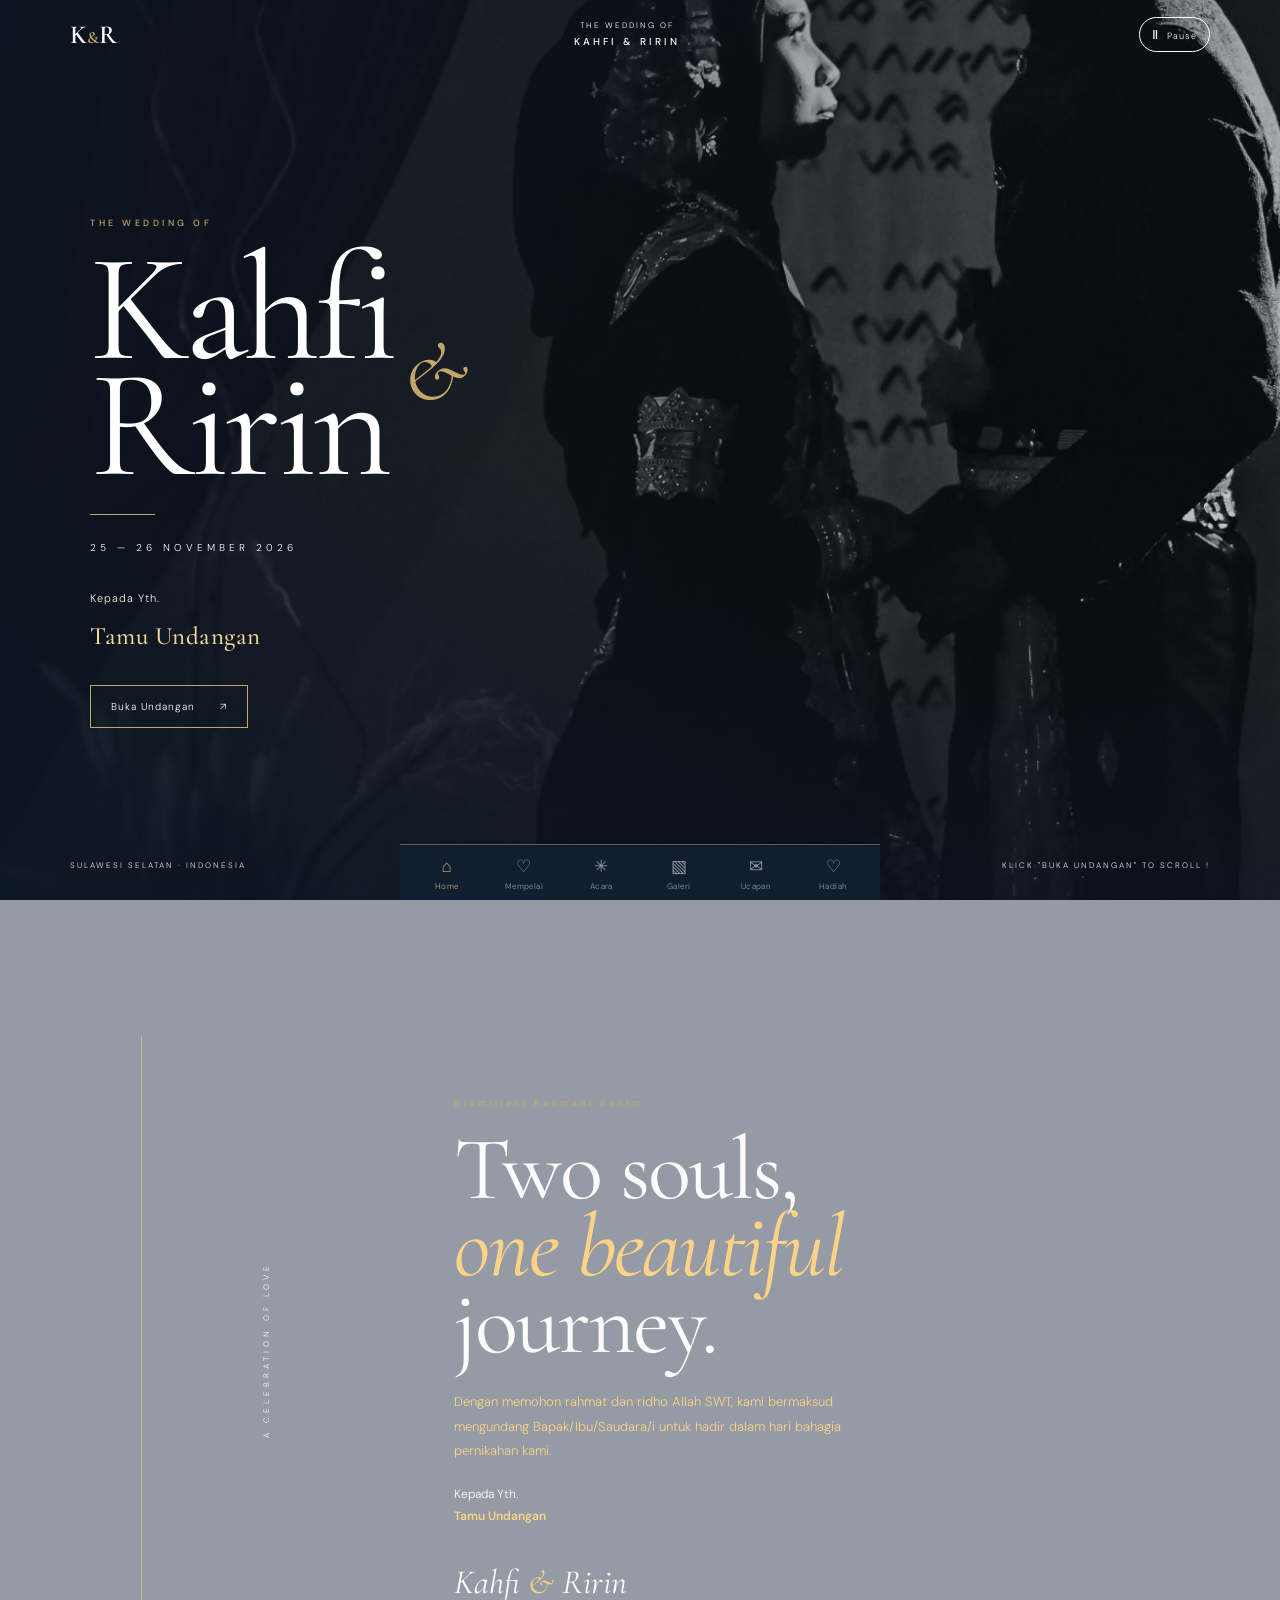
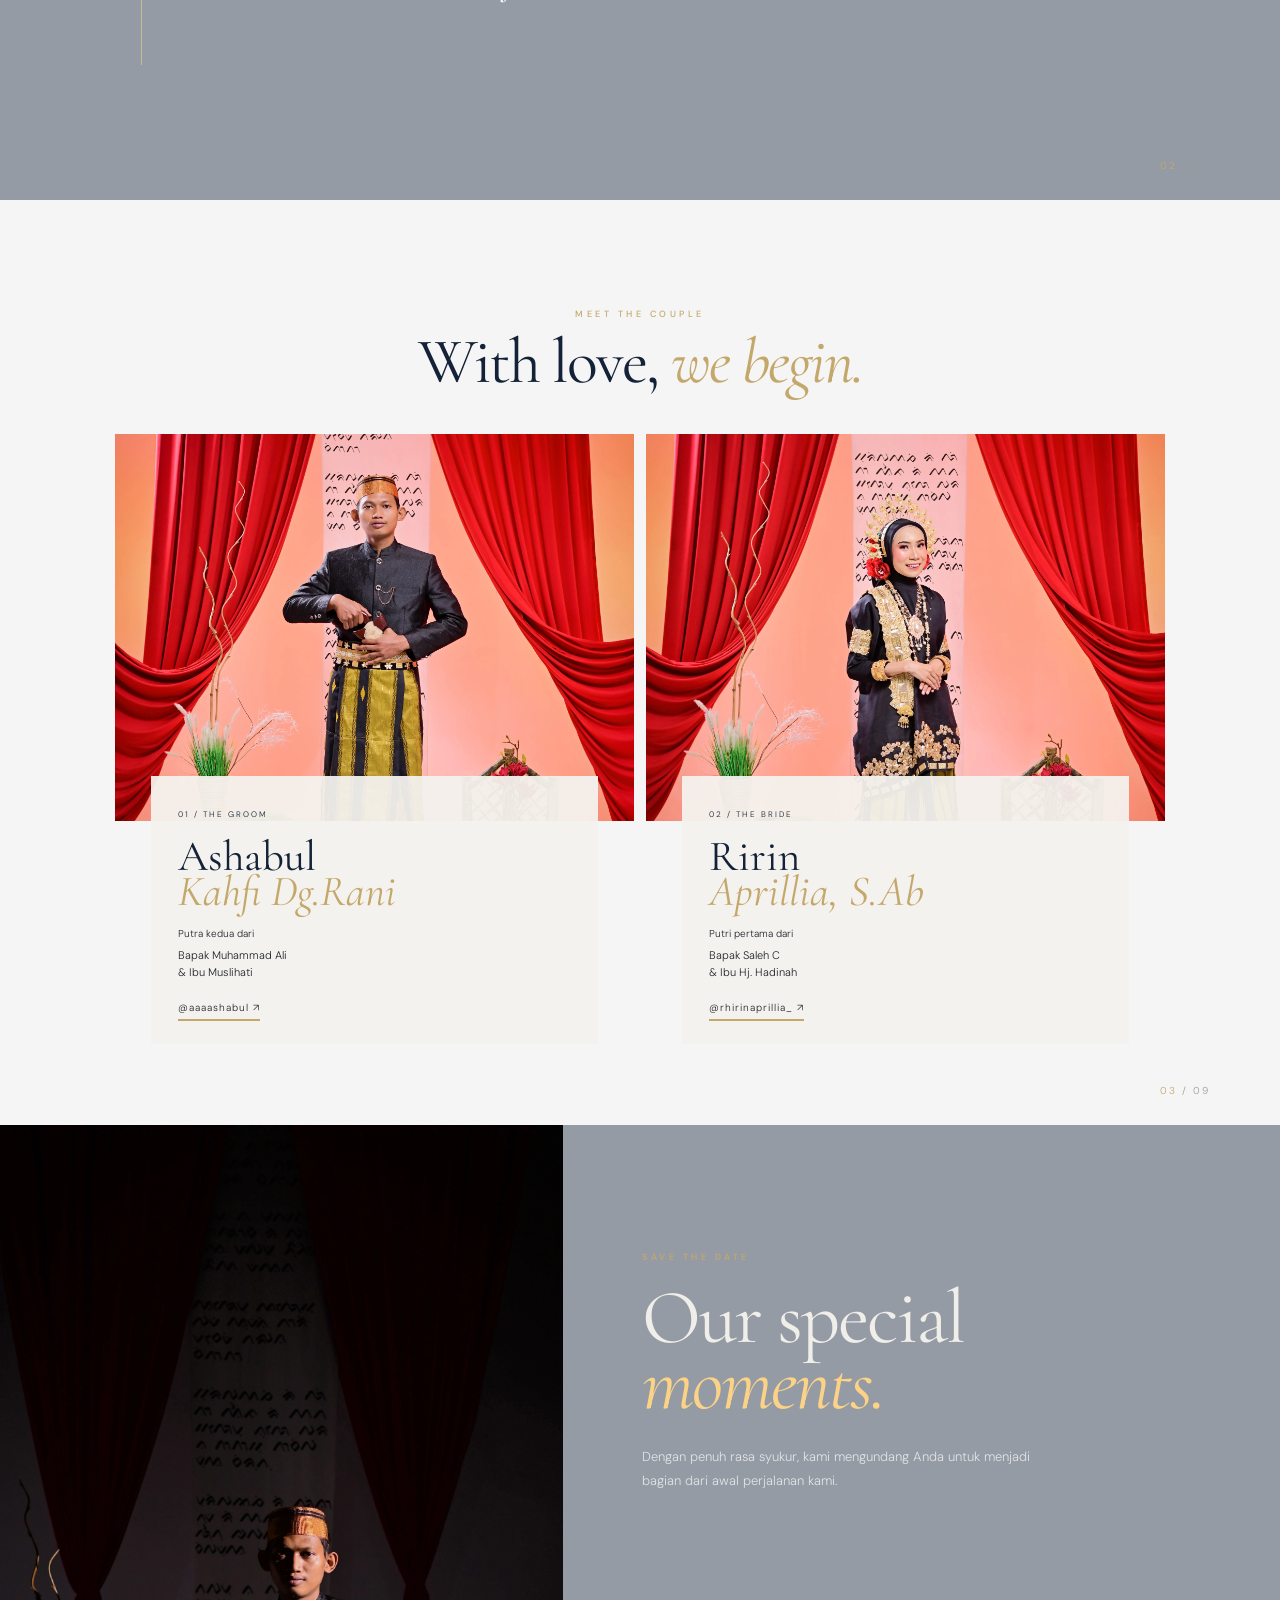
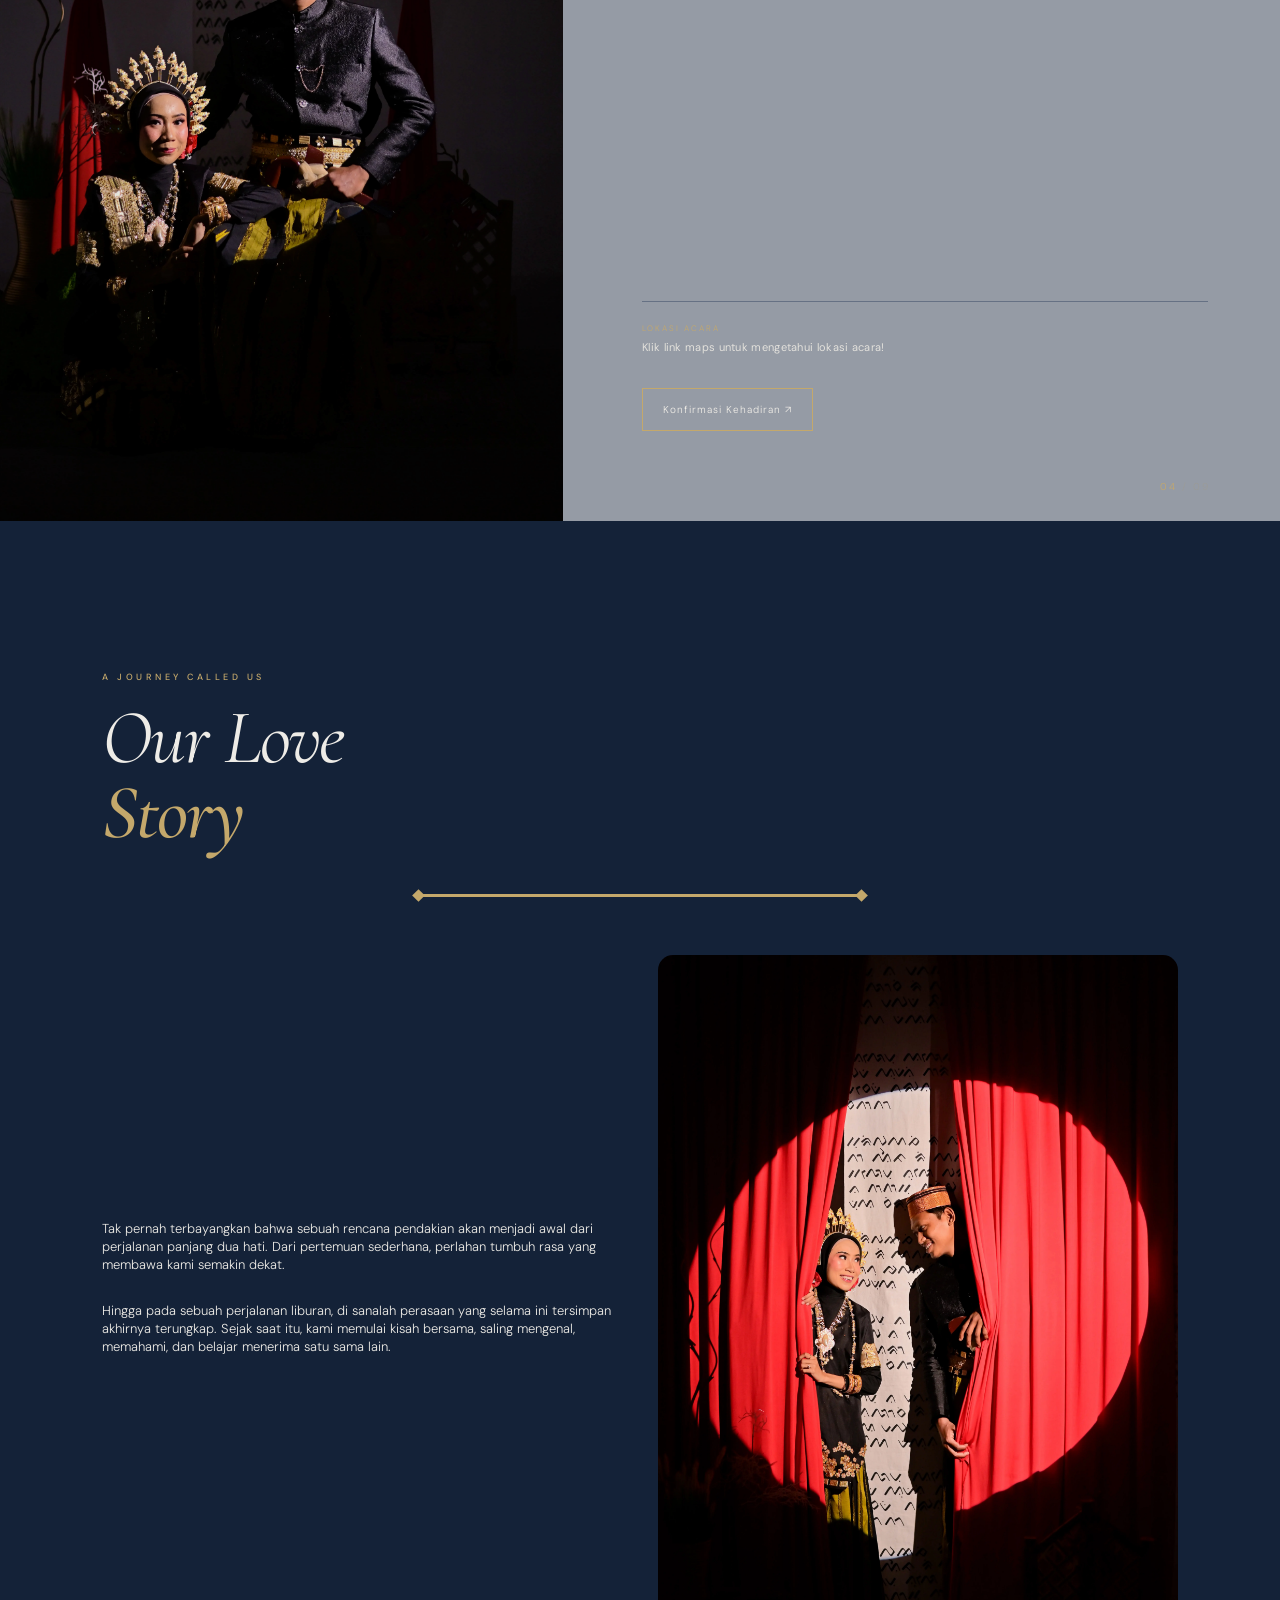
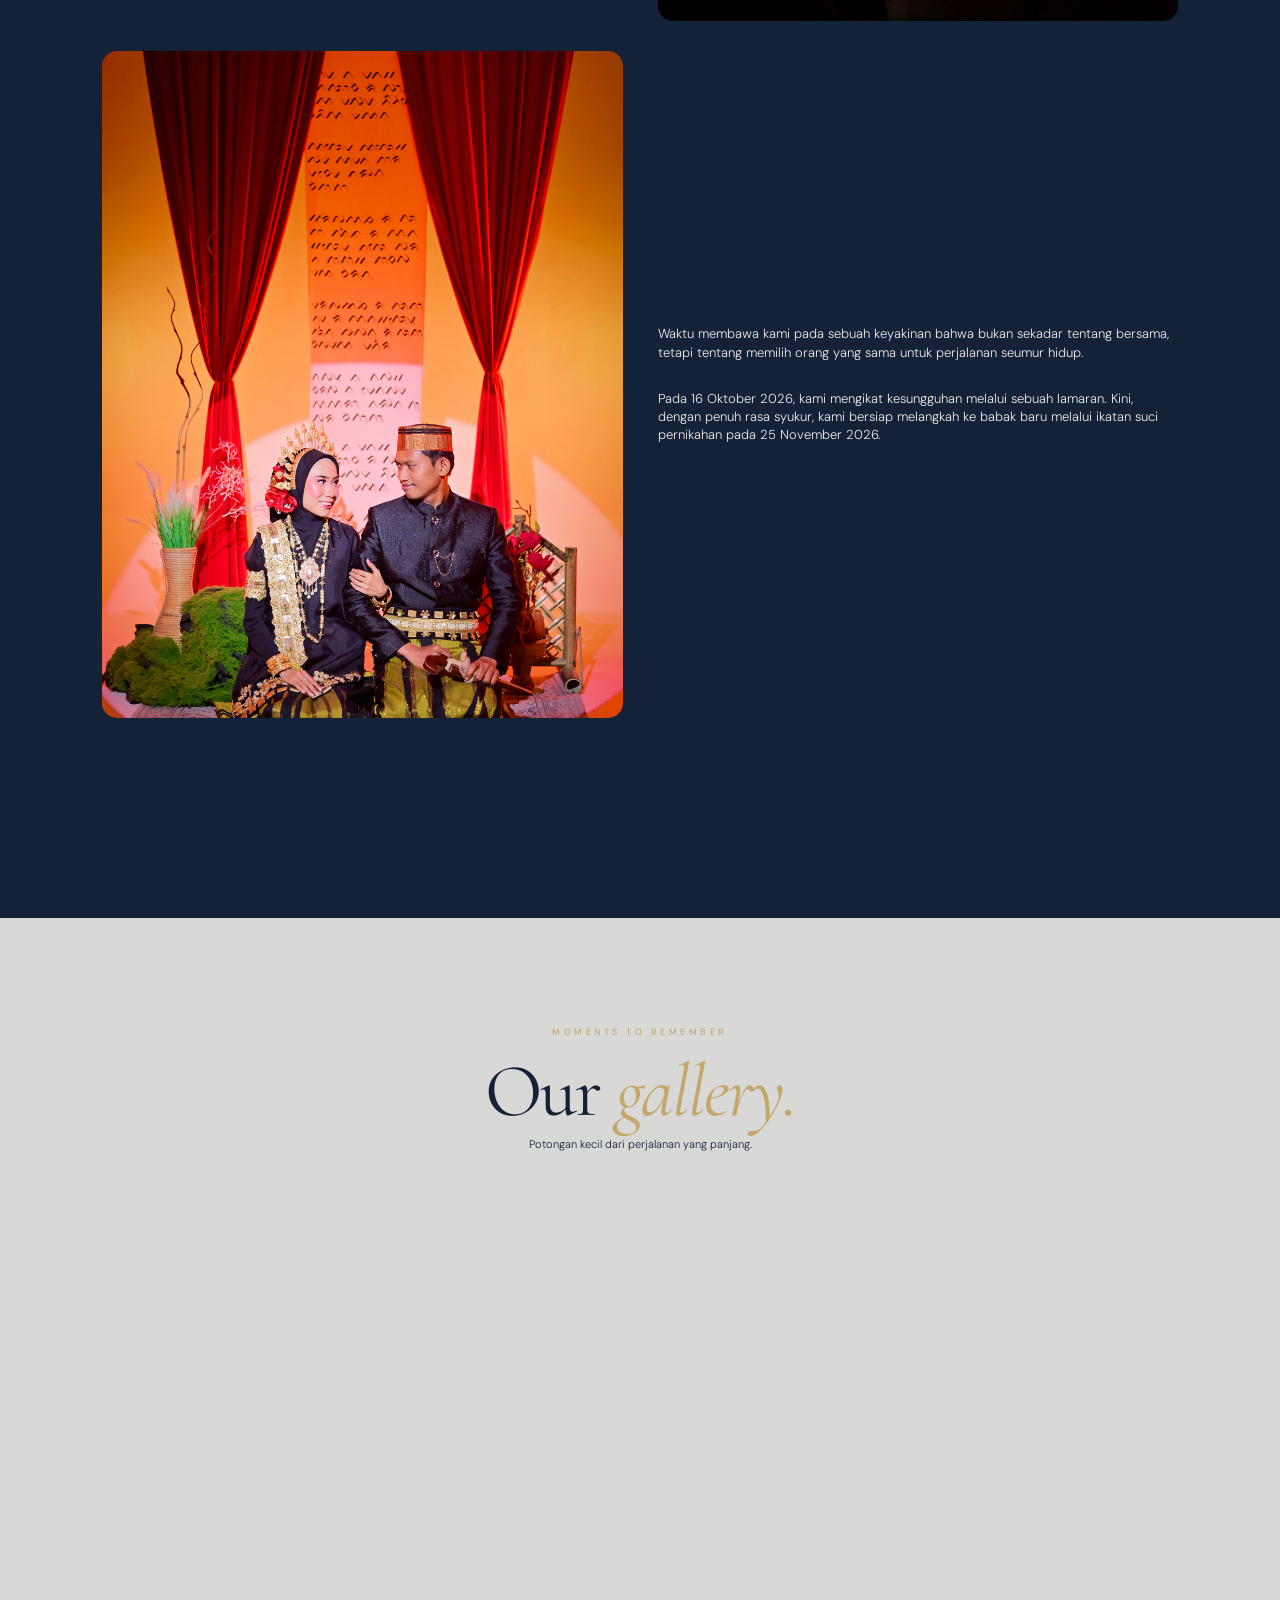
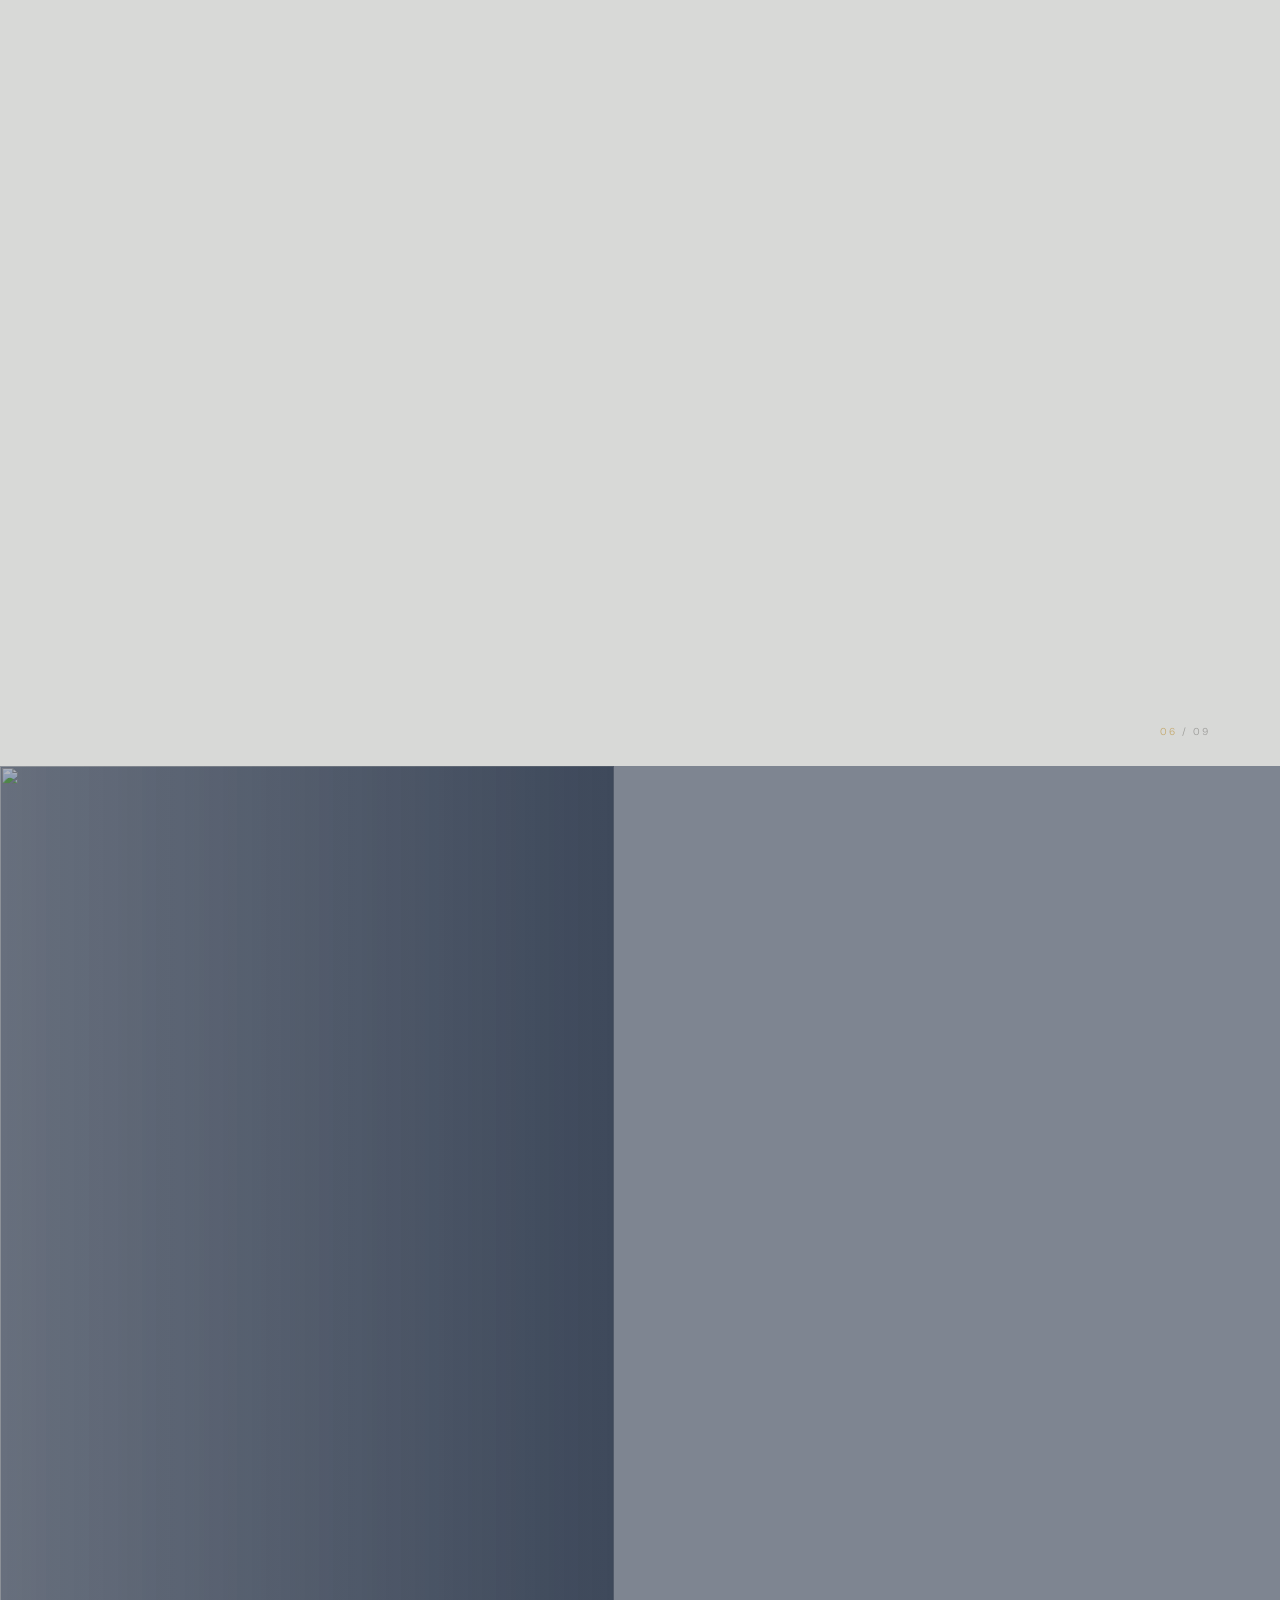
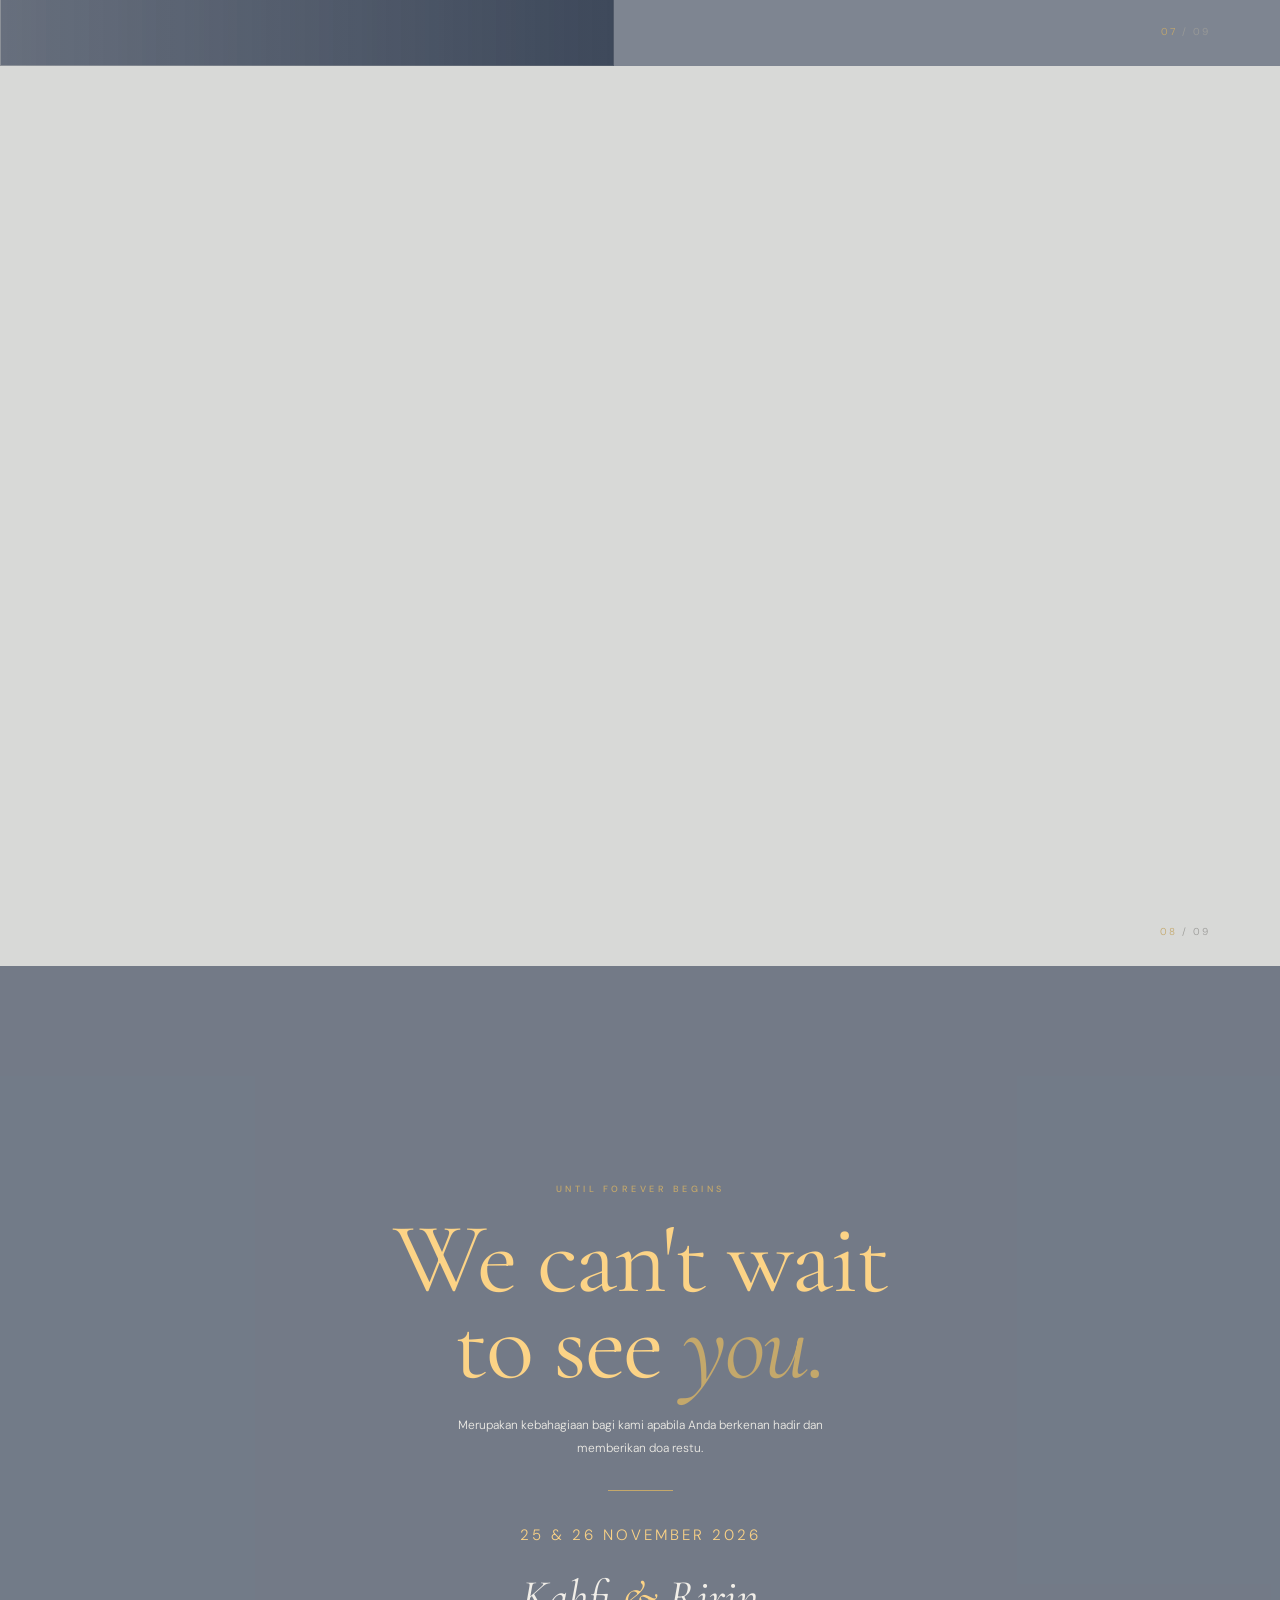
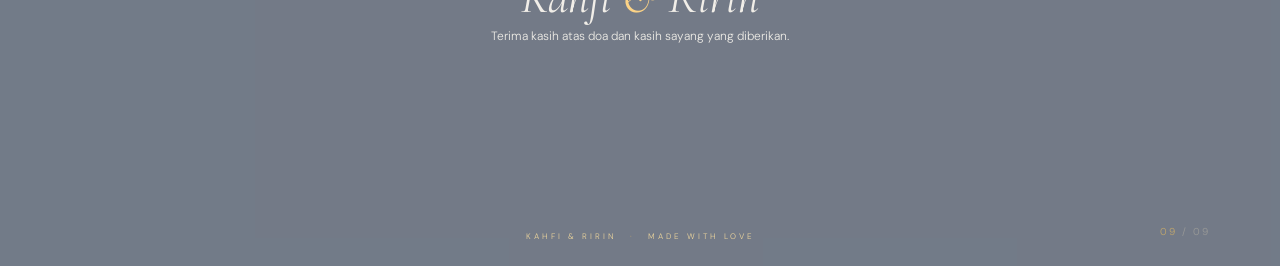
==== commit 258b388f: "Enhance SEO with Open Graph and Twitter meta tags Added Open Graph and Twitter Card meta tags for be" ====
--- a/index.html
+++ b/index.html
@@ -6,6 +6,22 @@
   <meta name="theme-color" content="#142238">
   <meta name="description" content="Undangan pernikahan Kahfi dan Ririn">
   <title>Kahfi & Ririn — Wedding Invitation</title>
+  <!-- WHATSAPP LINK PREVIEW -->
+<meta property="og:type" content="website">
+<meta property="og:site_name" content="Kahfi & Ririn">
+
+<meta property="og:title" content="The Wedding of Kahfi & Ririn">
+
+<meta property="og:description" content="Dengan penuh rasa hormat, kami mengundang Anda untuk hadir di hari istimewa kami.">
+
+<meta property="og:url" content="https://12ashabul06-blip.github.io/wedding-kahfi-ririn/">
+
+<meta property="og:image" content="https://12ashabul06-blip.github.io/wedding-kahfi-ririn/assets/prewed-20.webp">
+
+<meta property="og:image:width" content="1200">
+<meta property="og:image:height" content="630">
+
+<meta name="twitter:card" content="summary_large_image">
 
   <link rel="preconnect" href="https://fonts.googleapis.com">
   <link rel="preconnect" href="https://fonts.gstatic.com" crossorigin>
--- a/style.css
+++ b/style.css
@@ -18,7 +18,7 @@
 }
 
 *{box-sizing:border-box}
-html{scroll-behavior:smooth}
+html{scroll-behavior:smooth;scroll-snap-type:y proximity}
 body{
   margin:0;
   background:transparent;
@@ -58,7 +58,6 @@
   flex-direction: column;
   align-items: center;
 }
-
 .monogram {
   font: 500 65px var(--serif);
   letter-spacing: -6px;
@@ -186,11 +185,9 @@
 
 /* GENERAL PAGE */
 .page{
-  z-index:0;
-  min-height:100svh;
-  position:relative;
-  overflow:visible;
-  isolation:isolate;
+   z-index: 0;
+  min-height:100svh;position:relative;overflow:hidden;
+  scroll-snap-align:start;isolation:isolate
 }
 .eyebrow{
   font-size:9px;letter-spacing:3.5px;font-weight:500;
@@ -387,7 +384,7 @@
 .story-heading h2 {
   font-family: var(--serif);
   font-style: italic;
-  font-size: clamp(55px, 10vw, 100px);
+  font-size: clamp(52px, 6vw, 82px);
   line-height: .85;
   font-weight: 400;
   color: #eeece7;
@@ -438,8 +435,8 @@
 
 .story-text {
   font-family: var(--sans);
-  font-size: clamp(13px, 1.5vw, 17px);
-  line-height: 1.7;
+  font-size: clamp(9px, 1.5vw, 13px);
+  line-height: 1.4;
   color: #eeece7;
   text-align: left;
 }
@@ -501,8 +498,8 @@
 .story-quote {
   font-family: var(--serif);
   font-style: italic;
-  font-size: clamp(17px, 2.5vw, 25px);
-  line-height: 1.5;
+  font-size: clamp(11px, 2.5vw, 25px);
+  line-height: 1.4;
   text-align: center;
   color: #eeece7;
   margin: 30px auto 0;
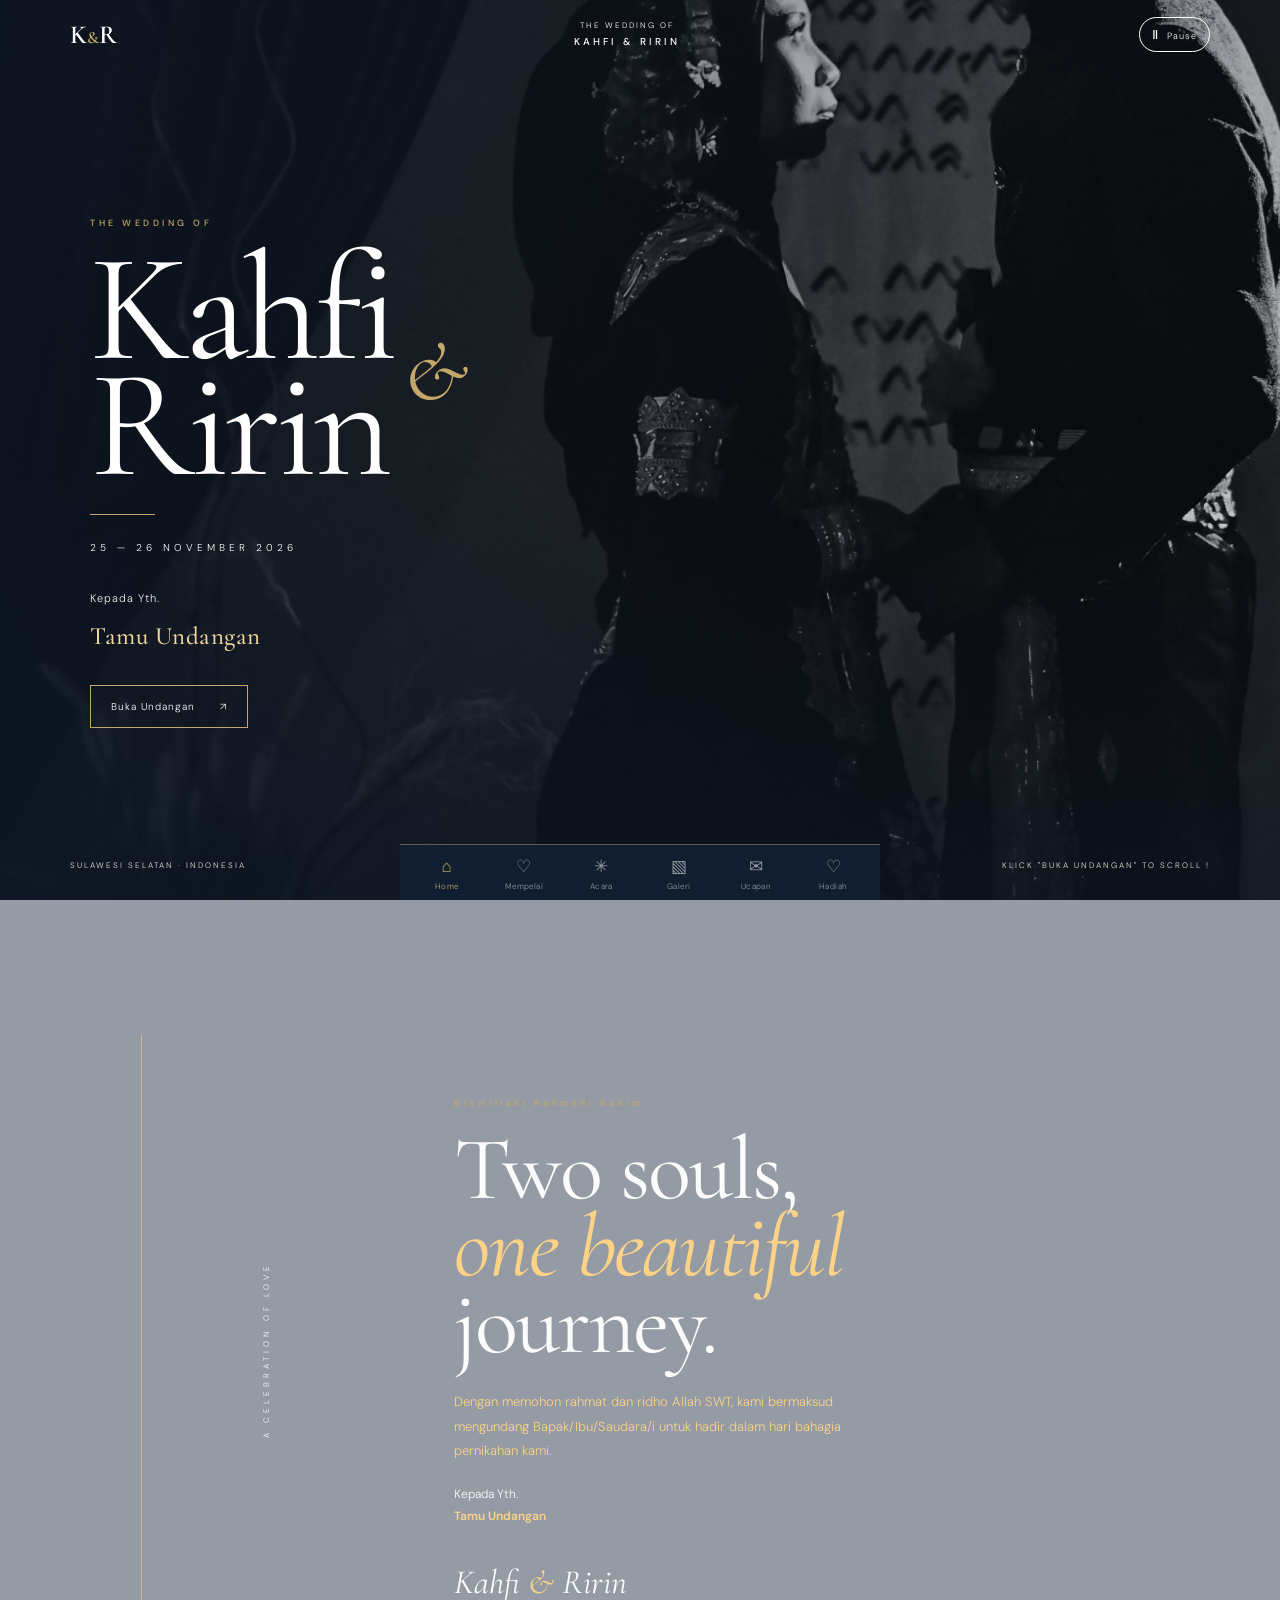
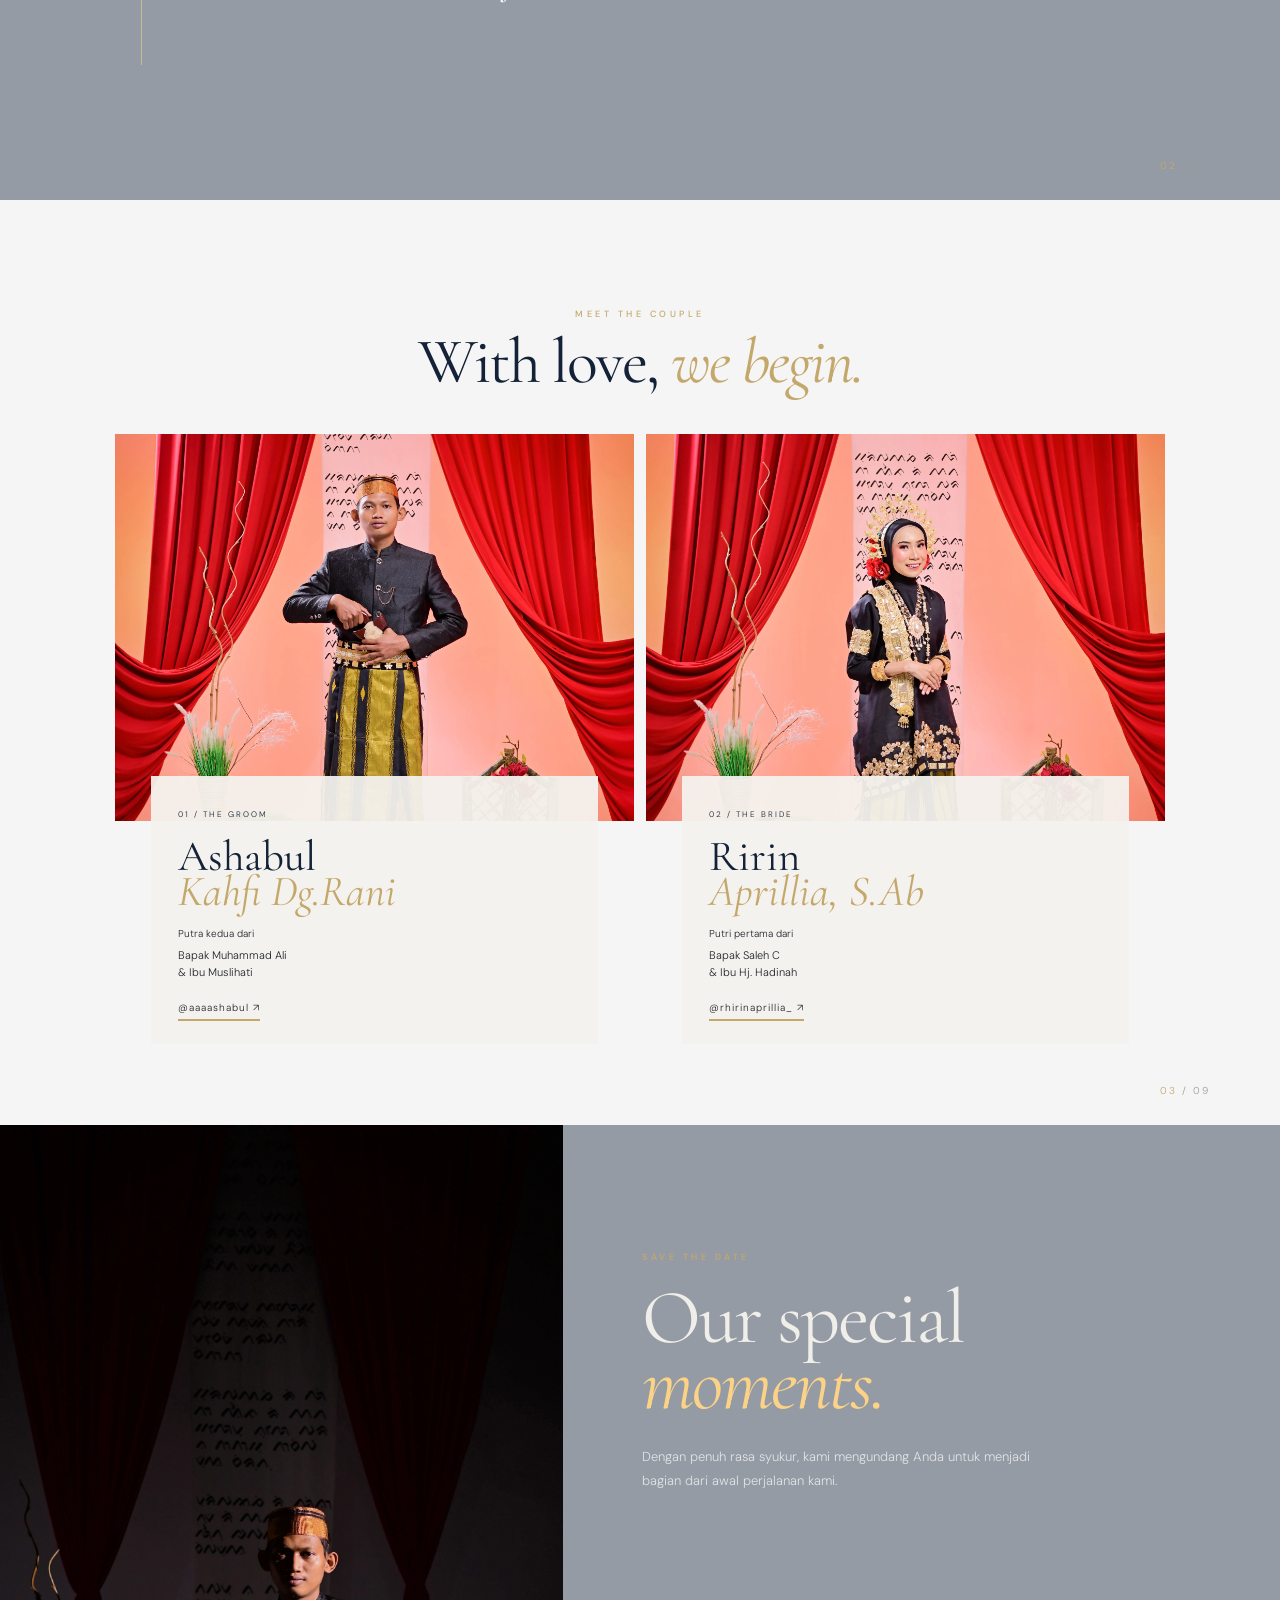
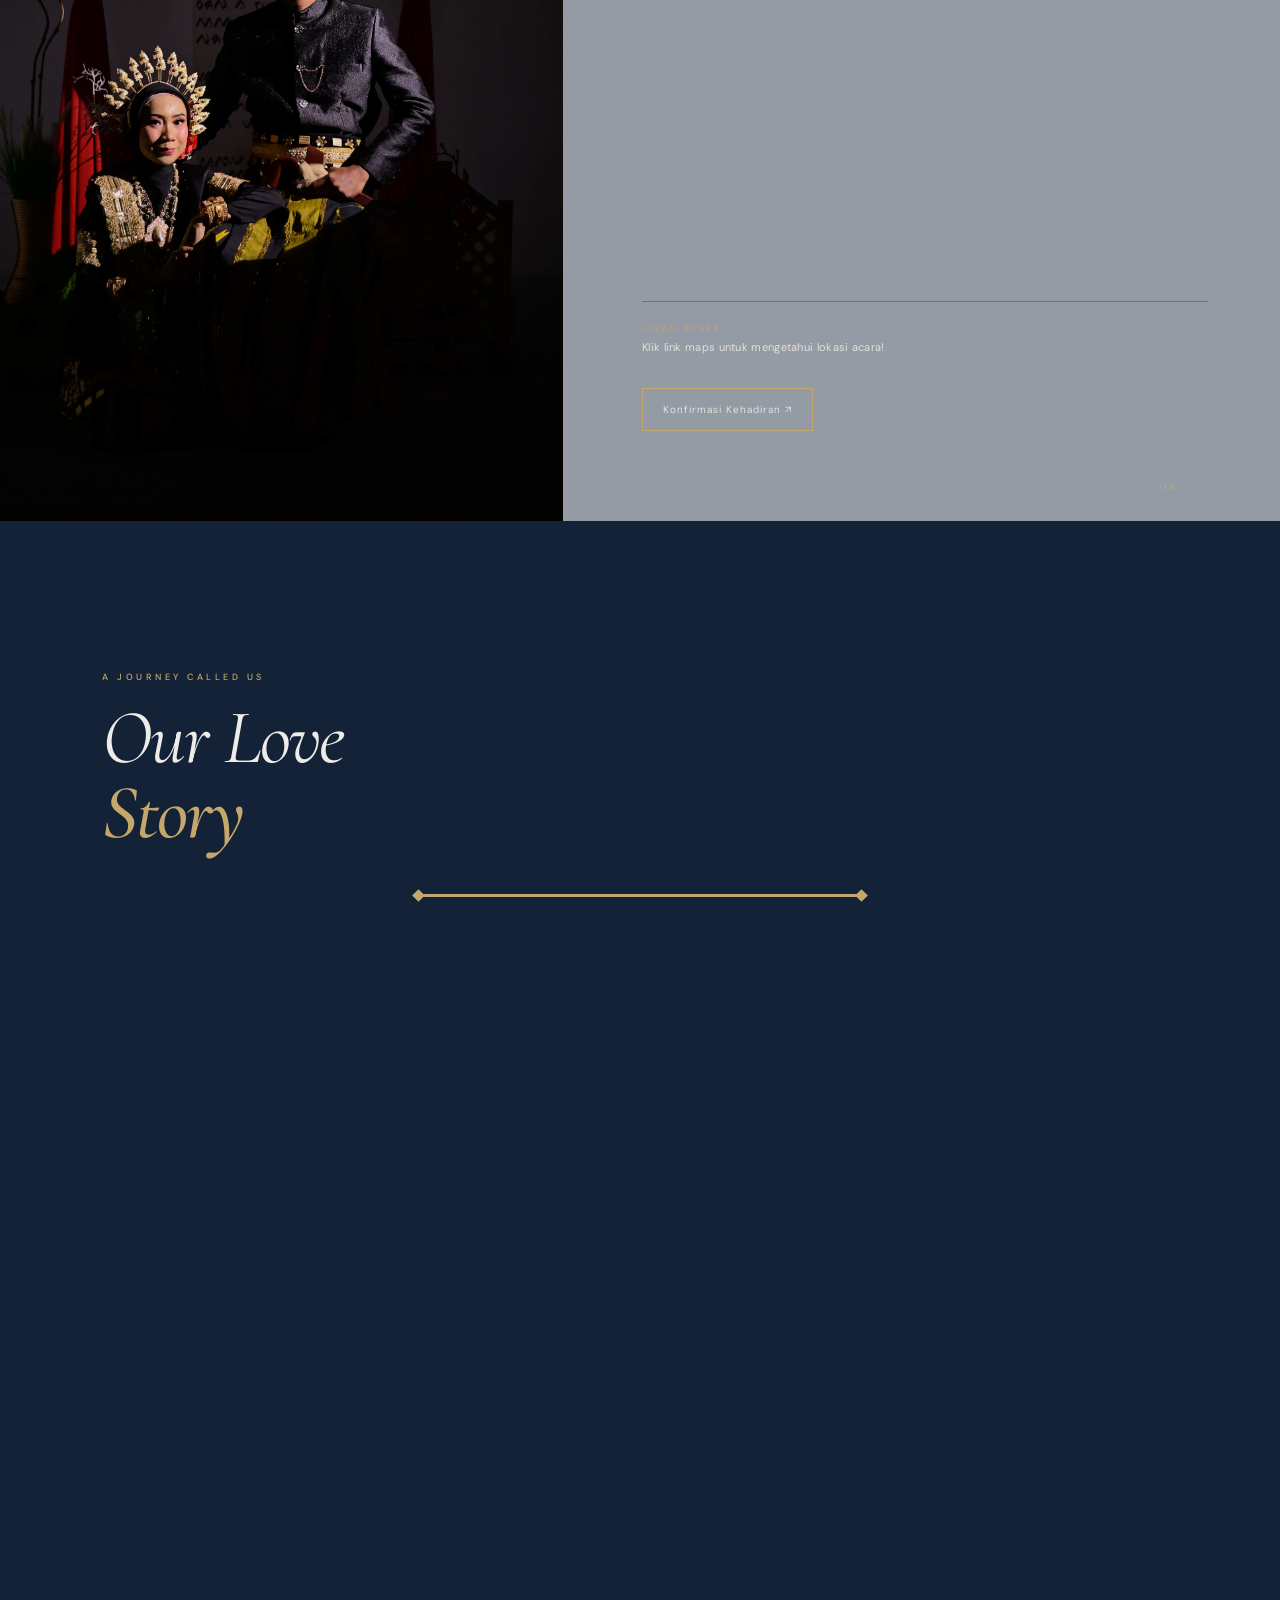
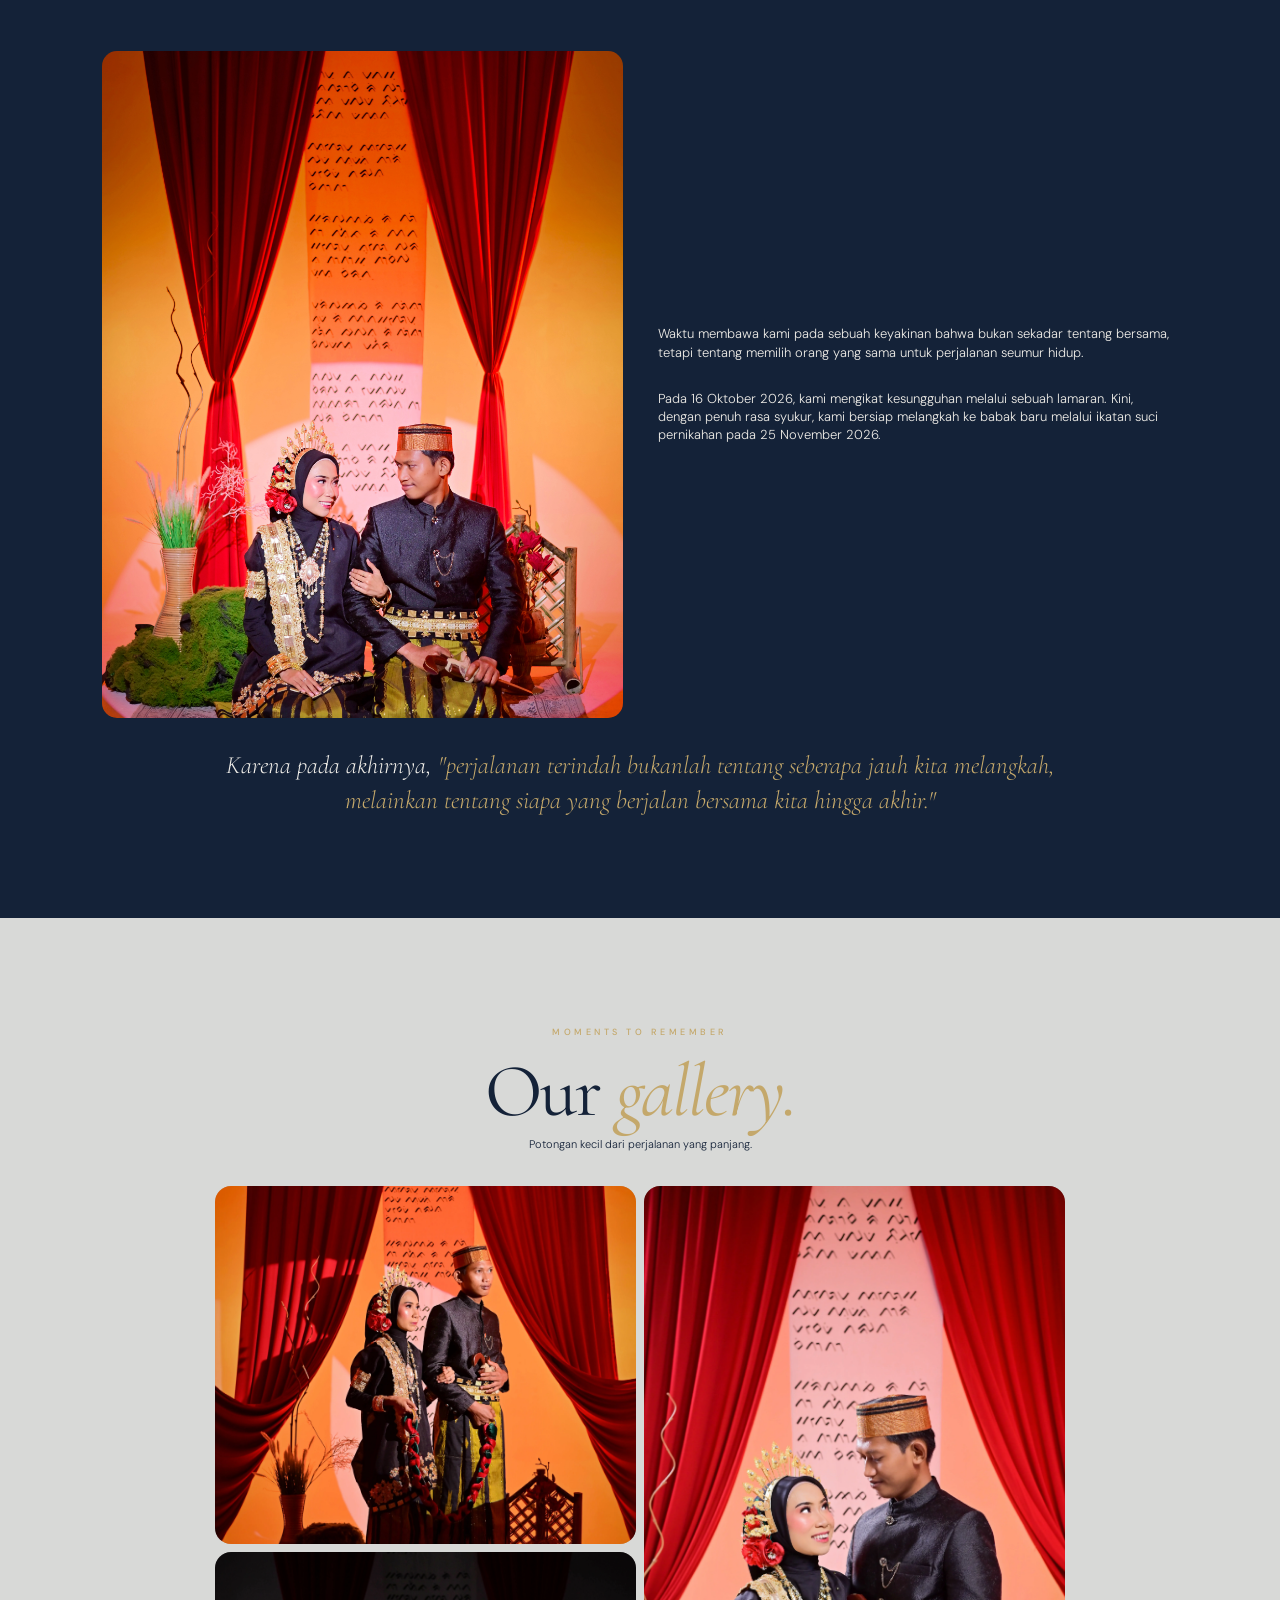
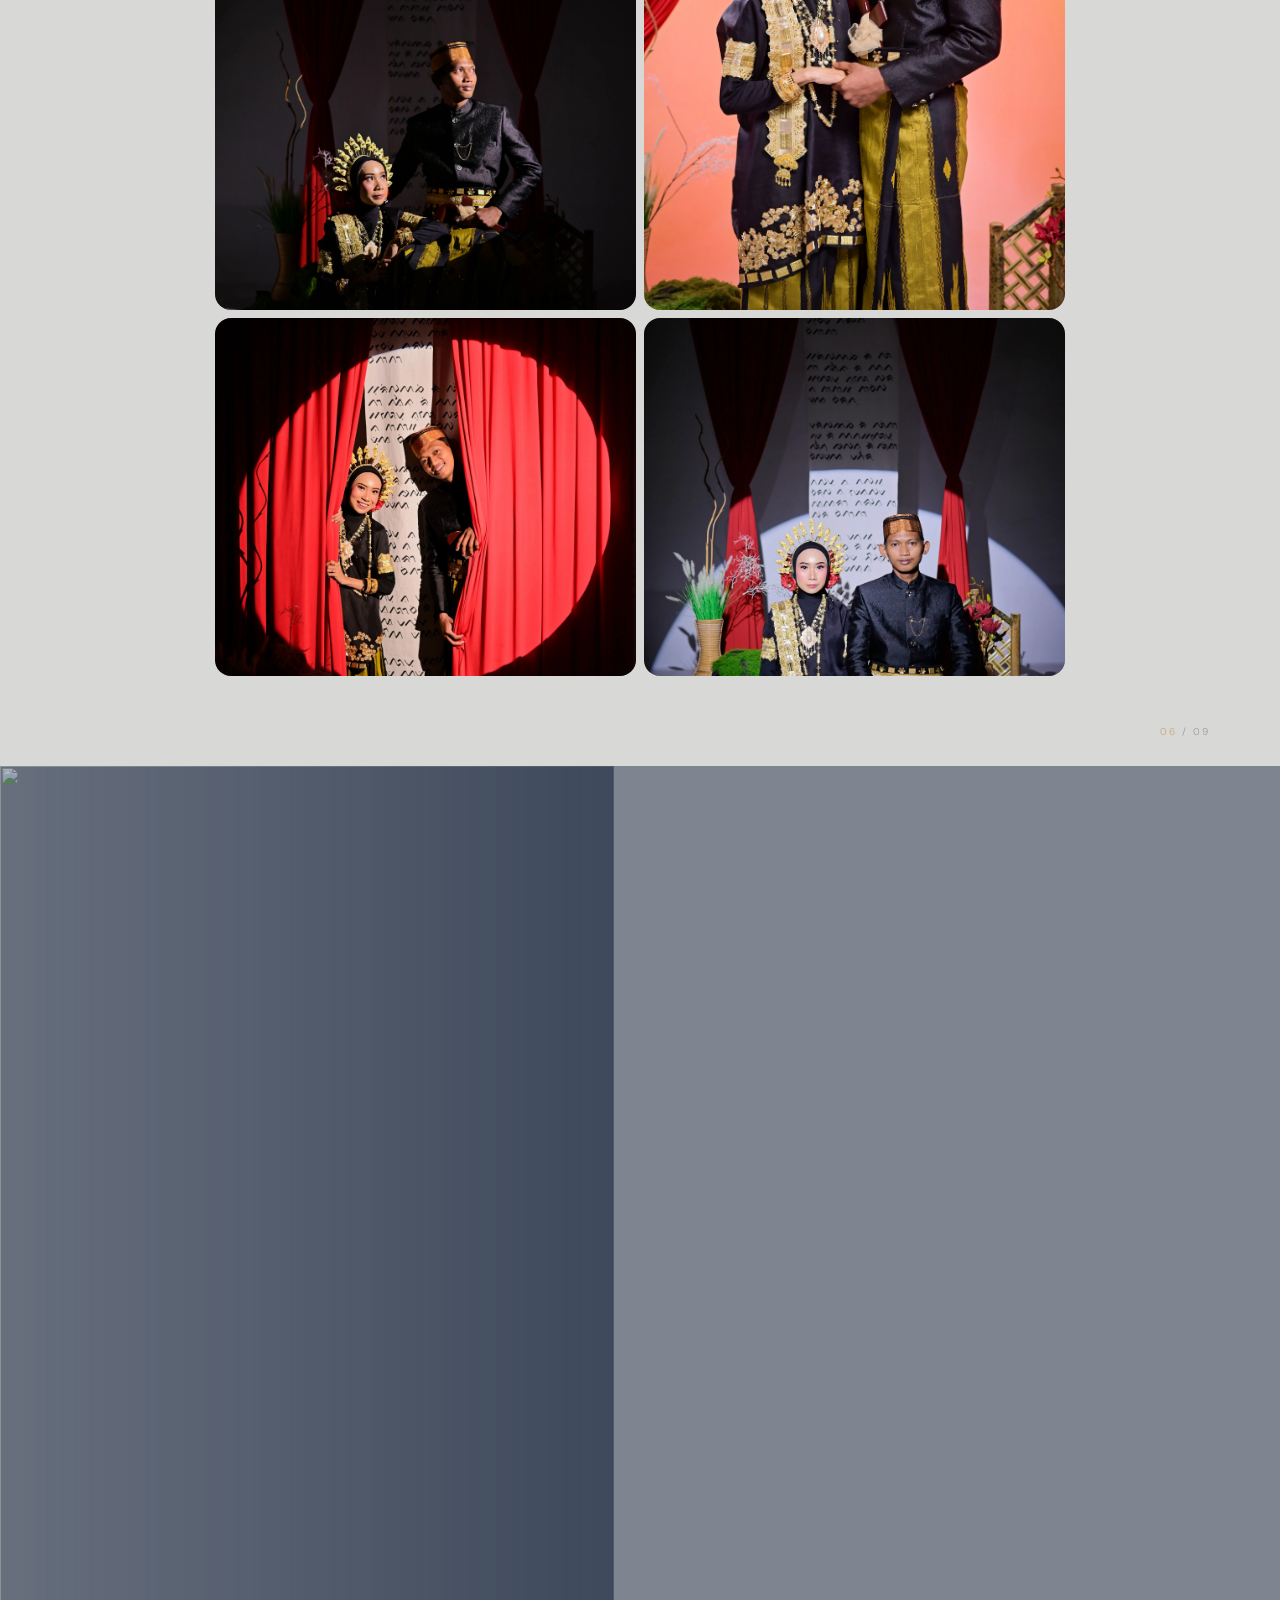
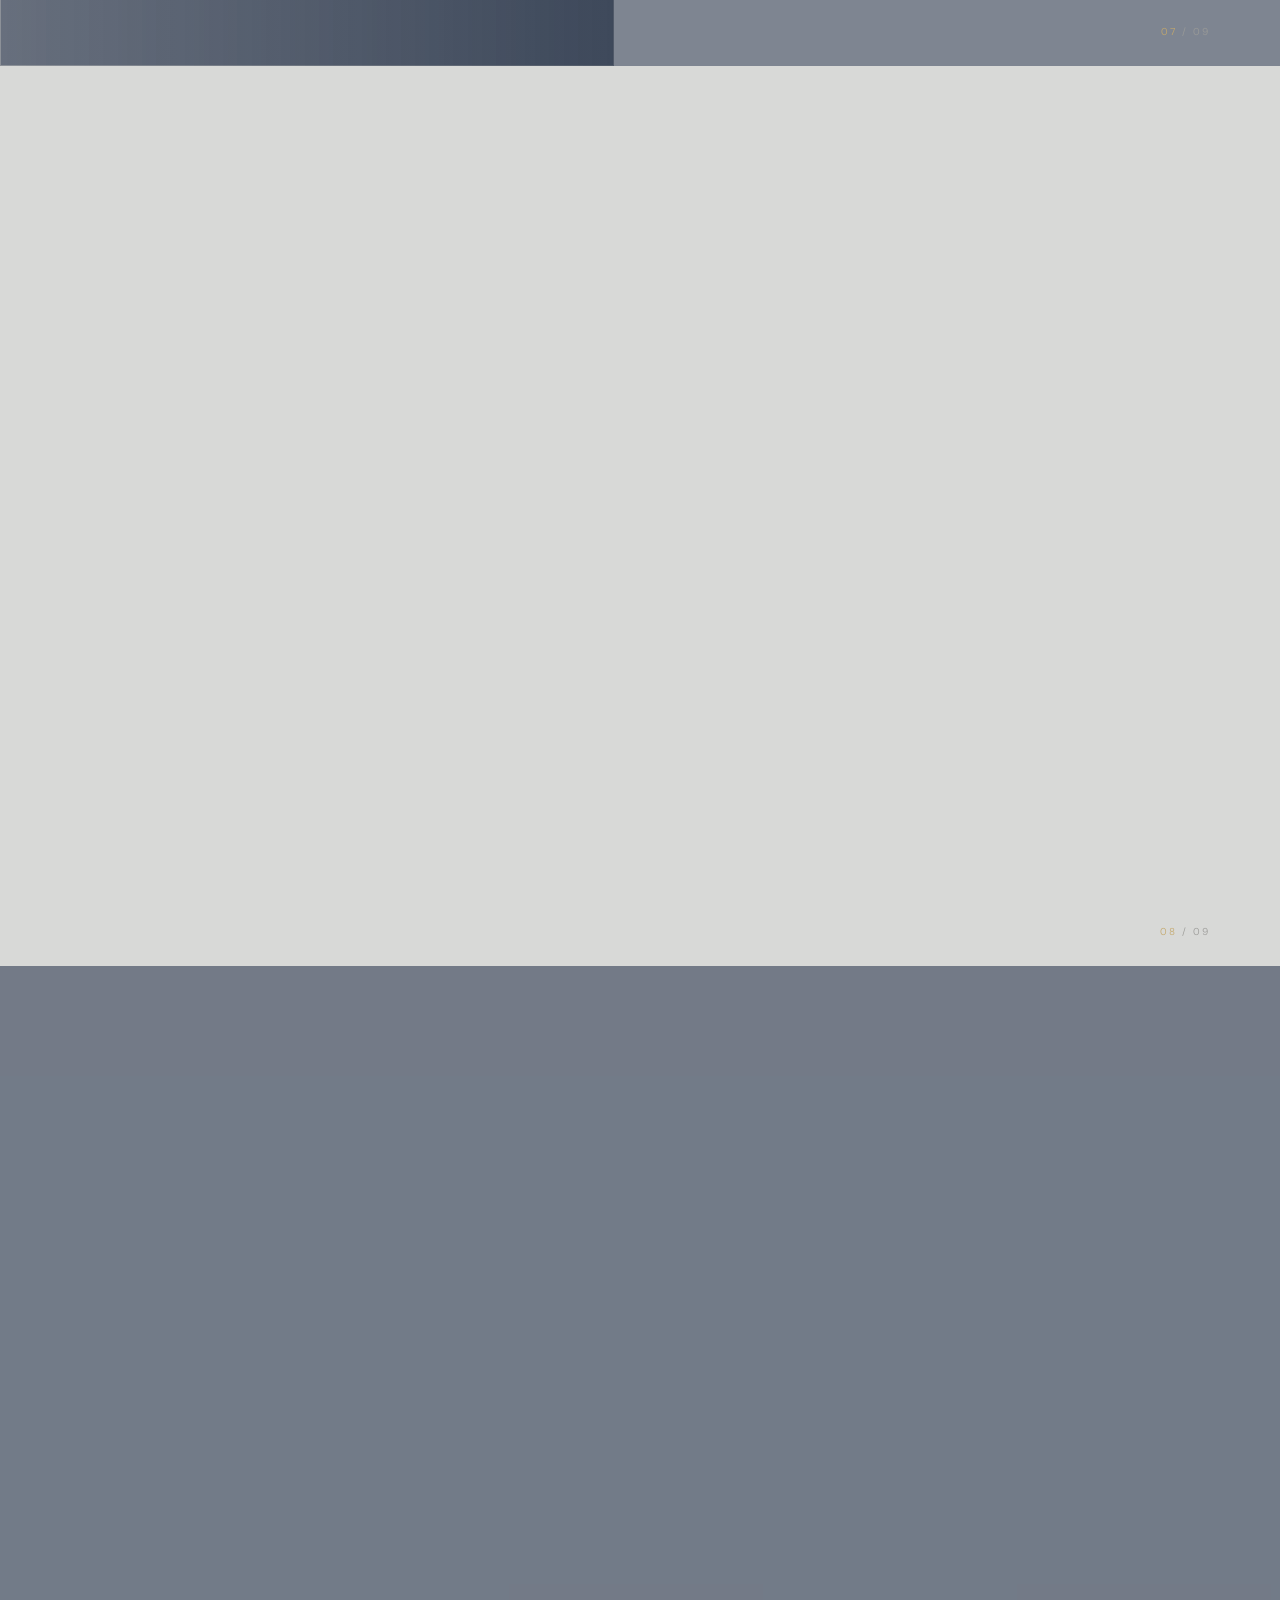
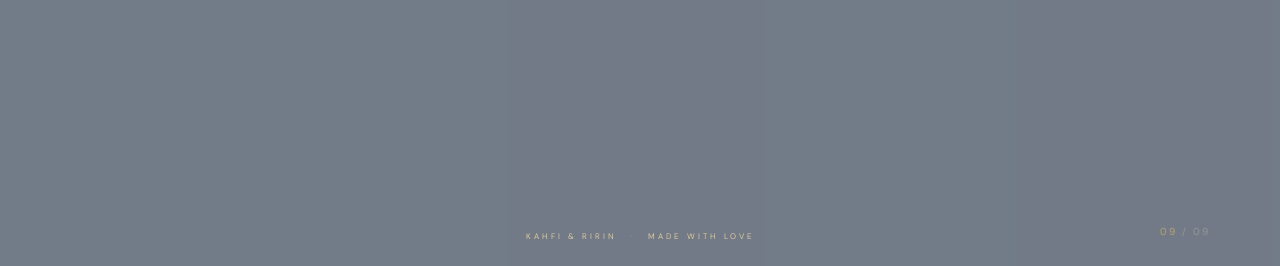
==== commit b84583ed: "Update index.html" ====
--- a/index.html
+++ b/index.html
@@ -16,7 +16,7 @@
 
 <meta property="og:url" content="https://12ashabul06-blip.github.io/wedding-kahfi-ririn/">
 
-<meta property="og:image" content="https://12ashabul06-blip.github.io/wedding-kahfi-ririn/assets/prewed-20.webp">
+<meta property="og:image" content="https://12ashabul06-blip.github.io/wedding-kahfi-ririn/assets/prewed-26.webp">
 
 <meta property="og:image:width" content="1200">
 <meta property="og:image:height" content="630">
